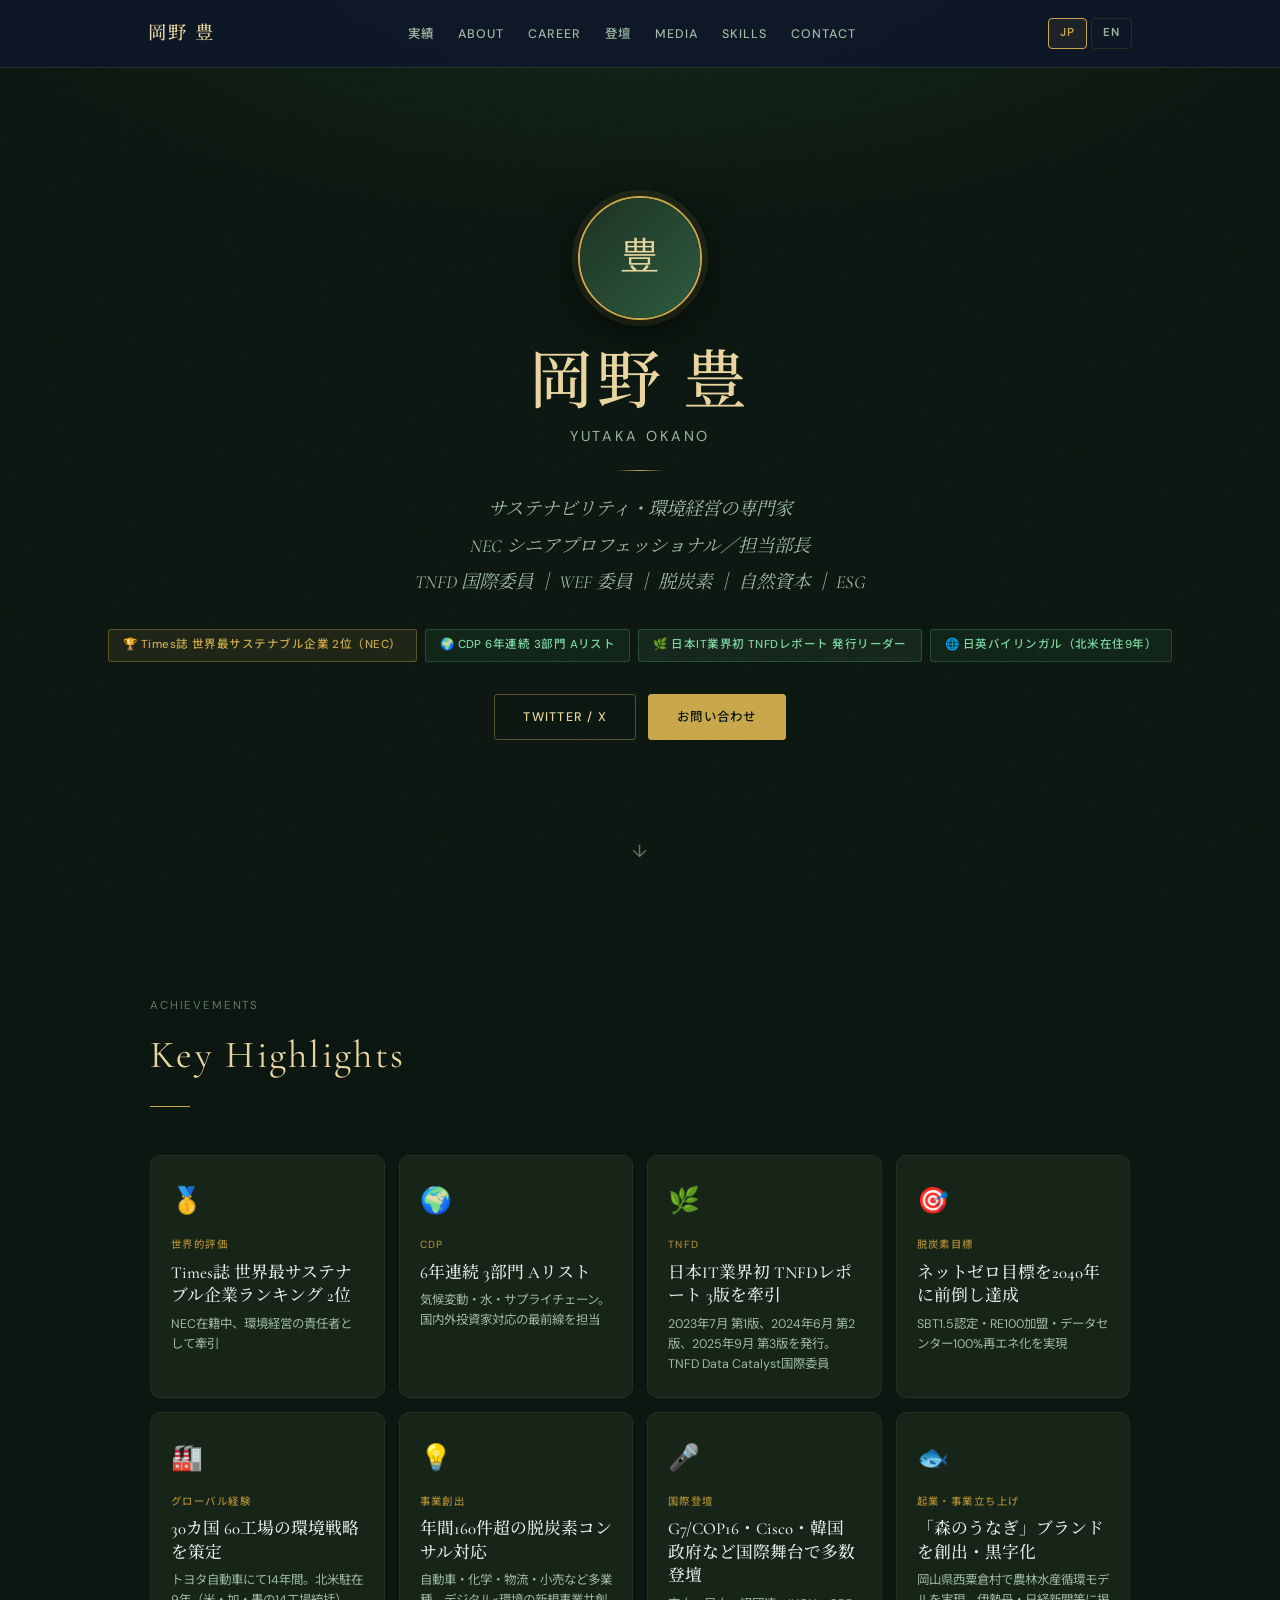
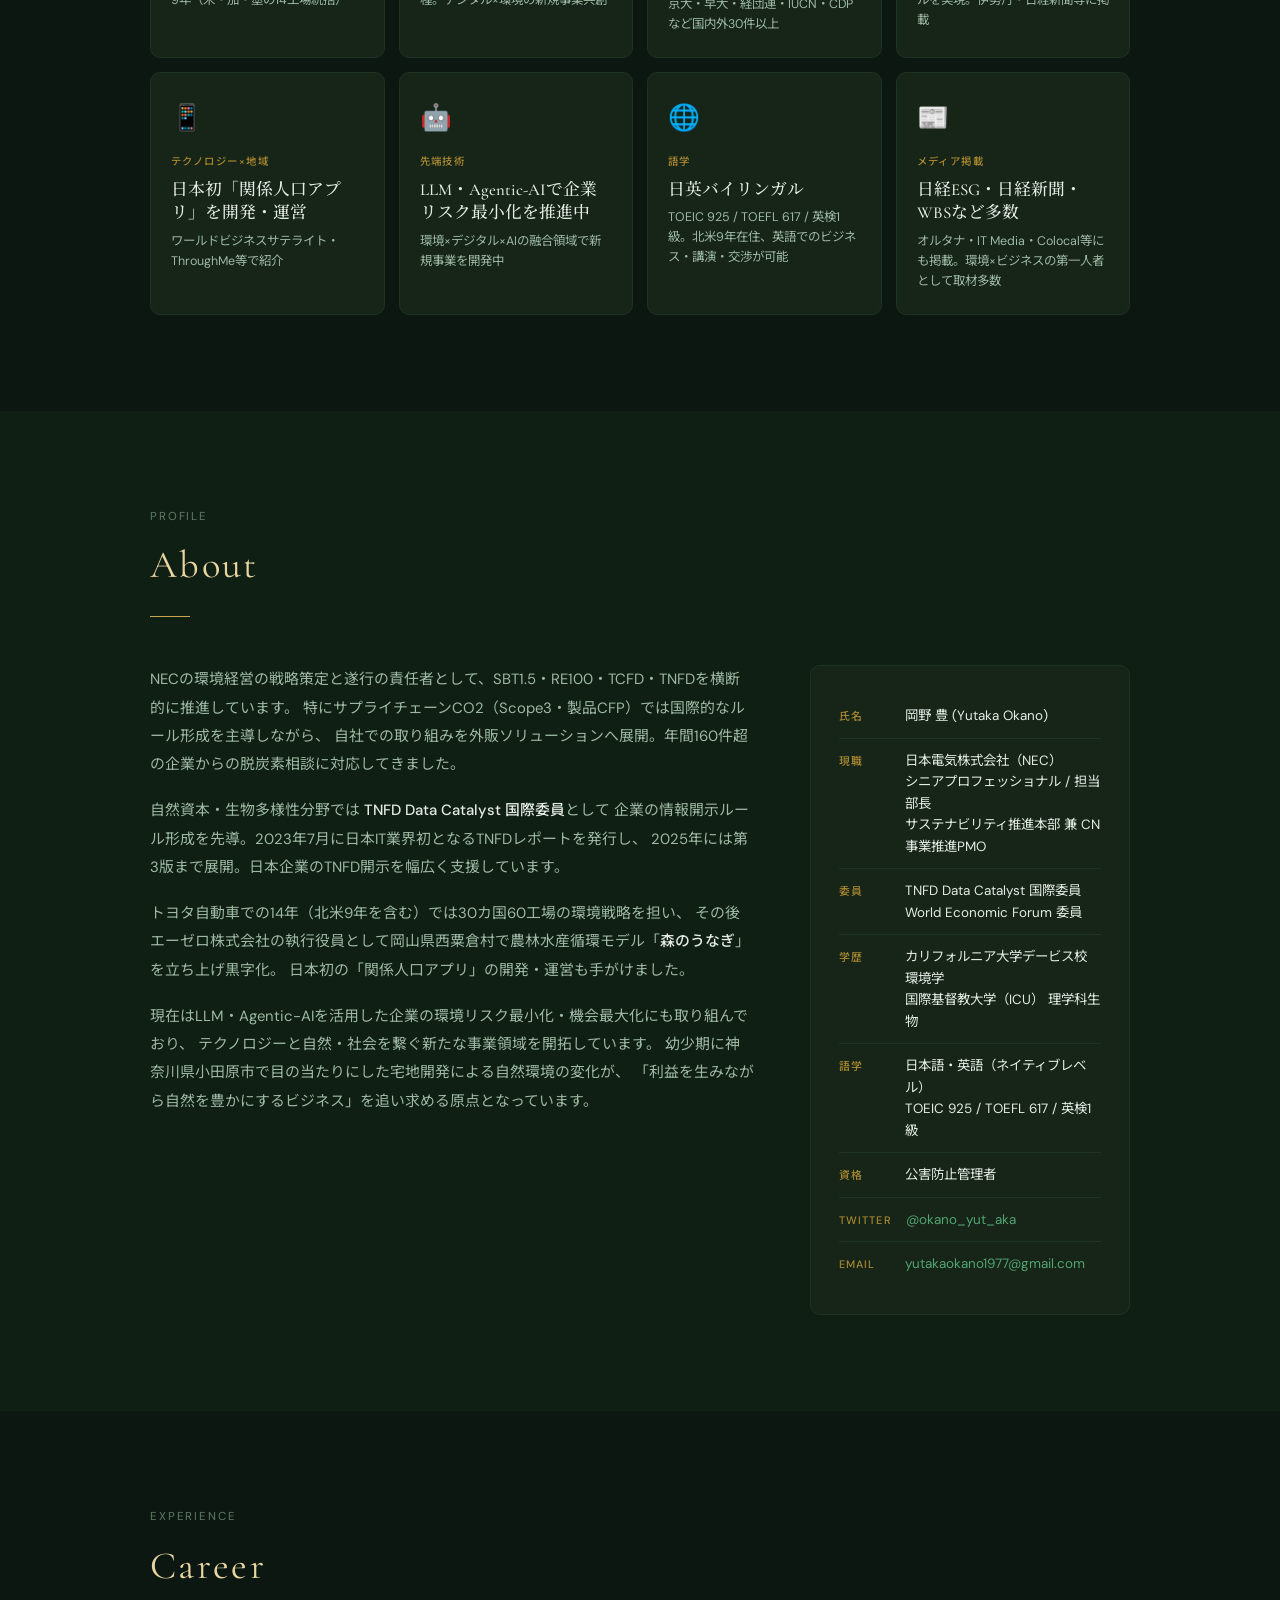
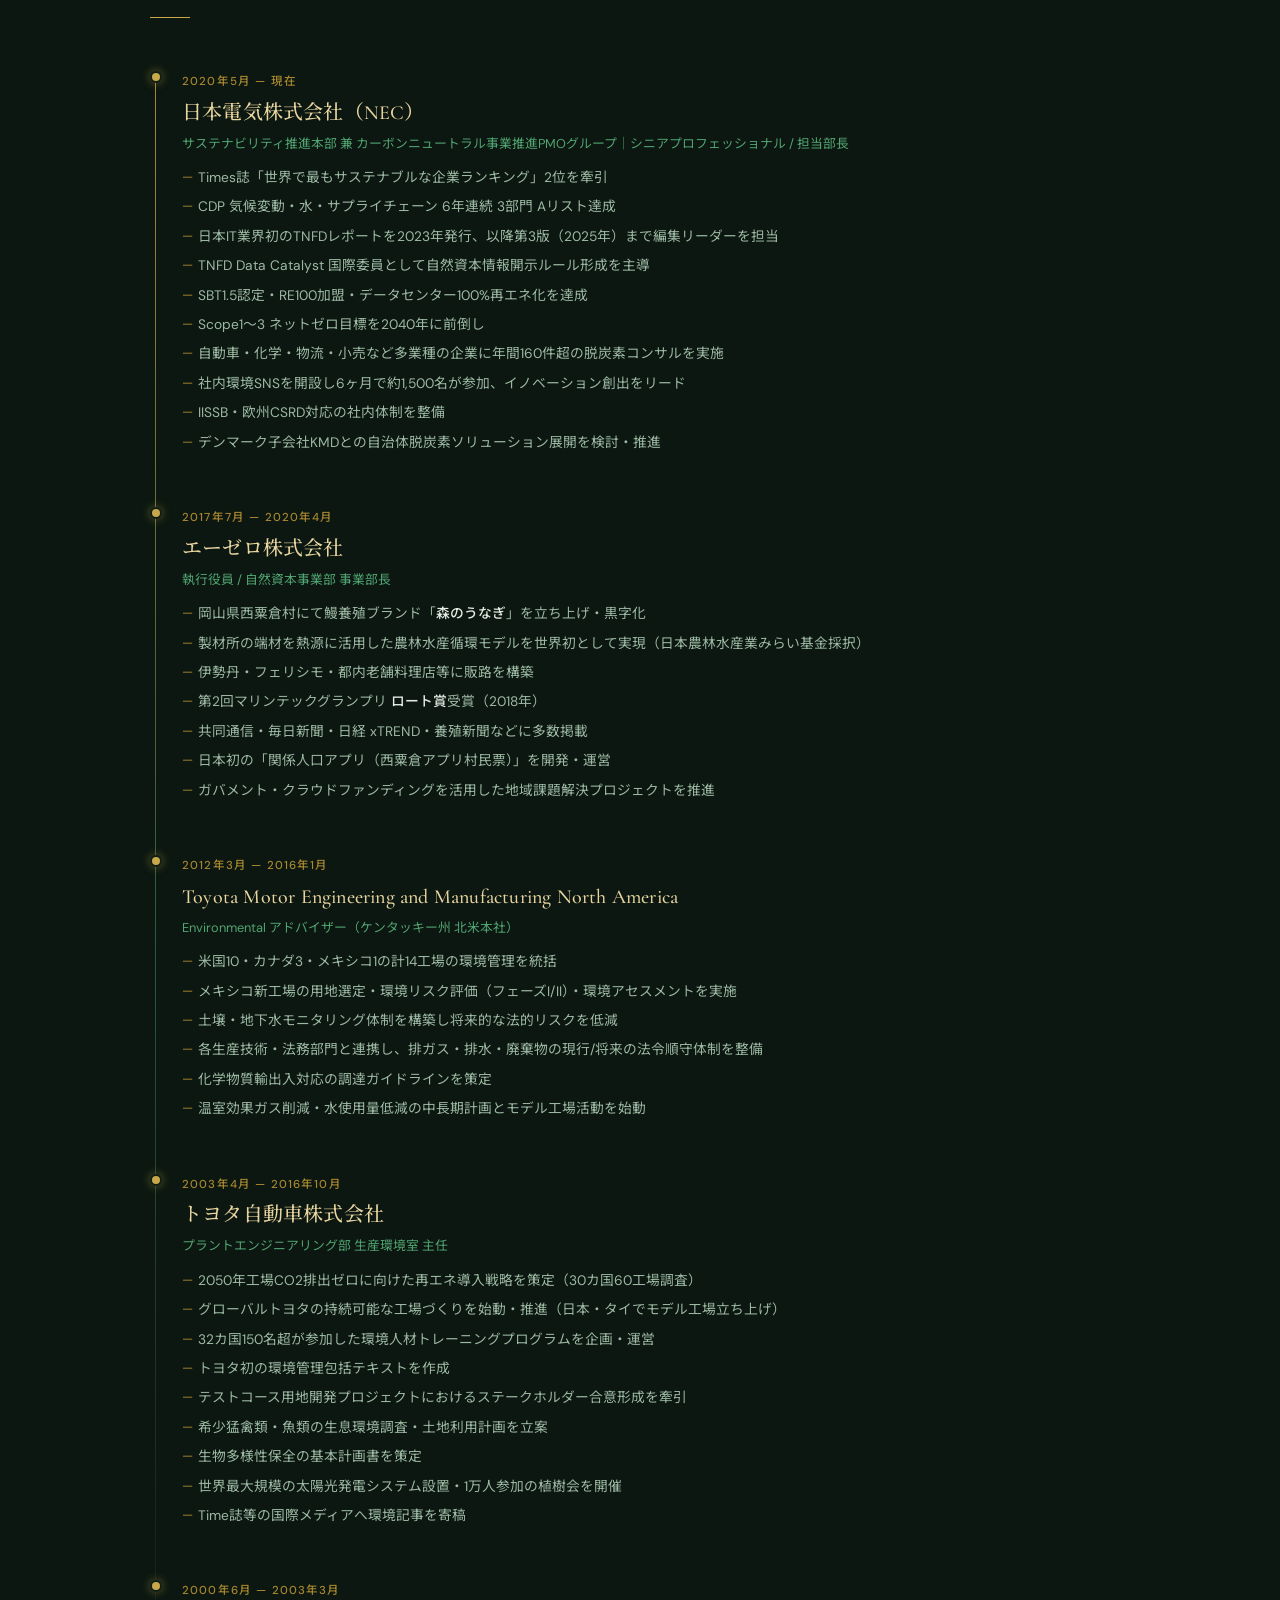
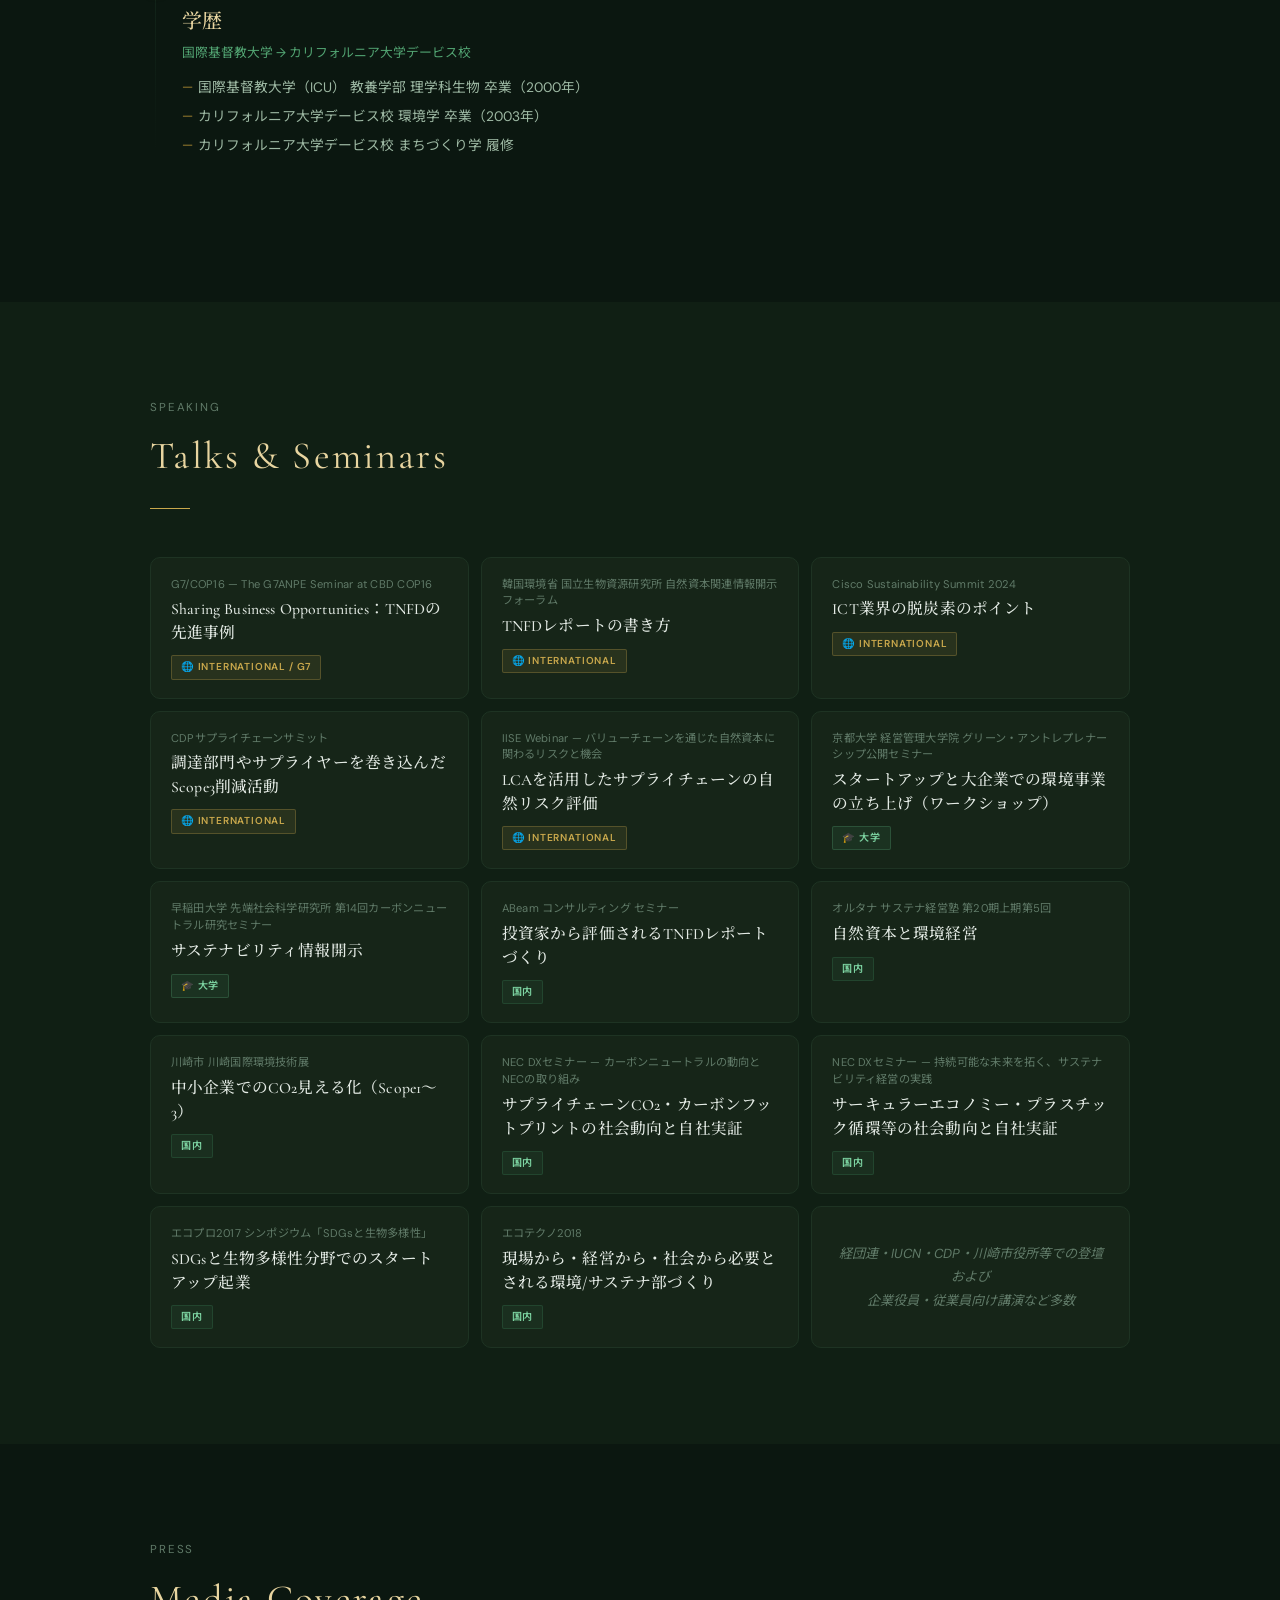
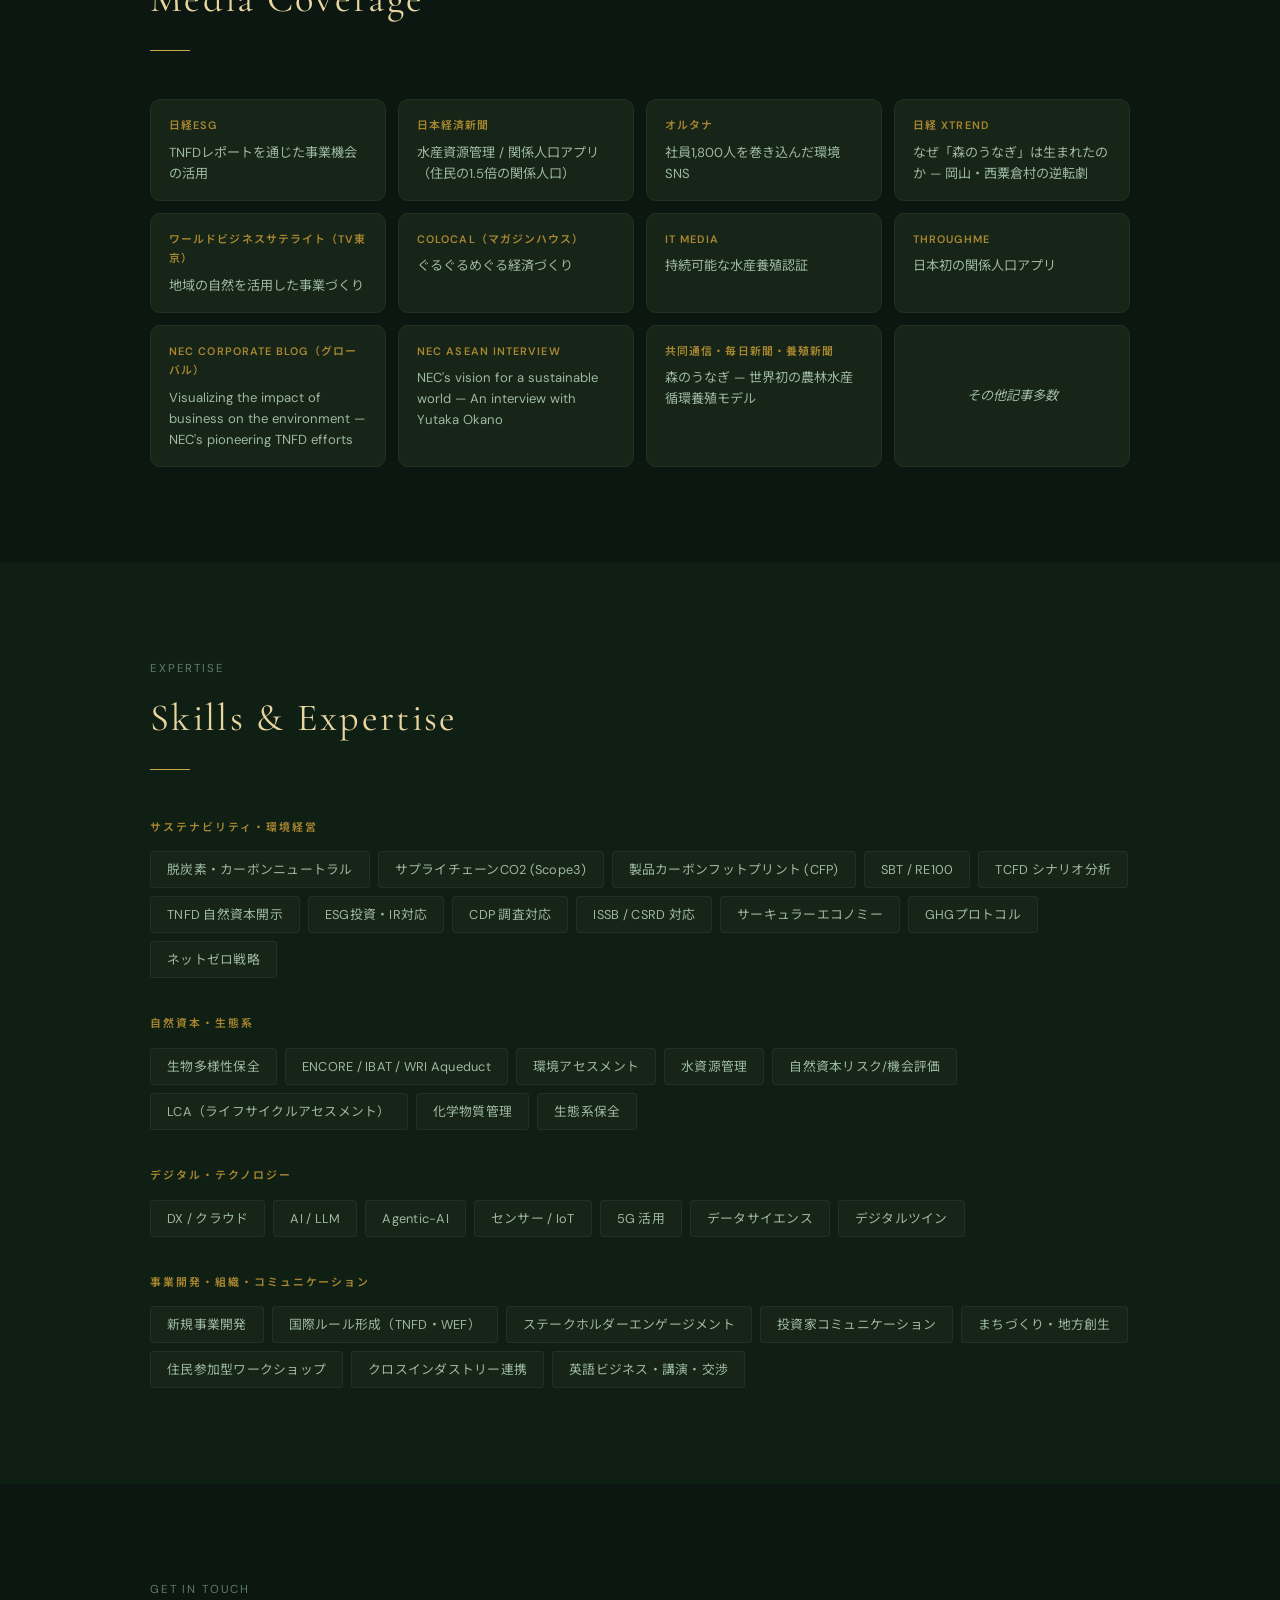
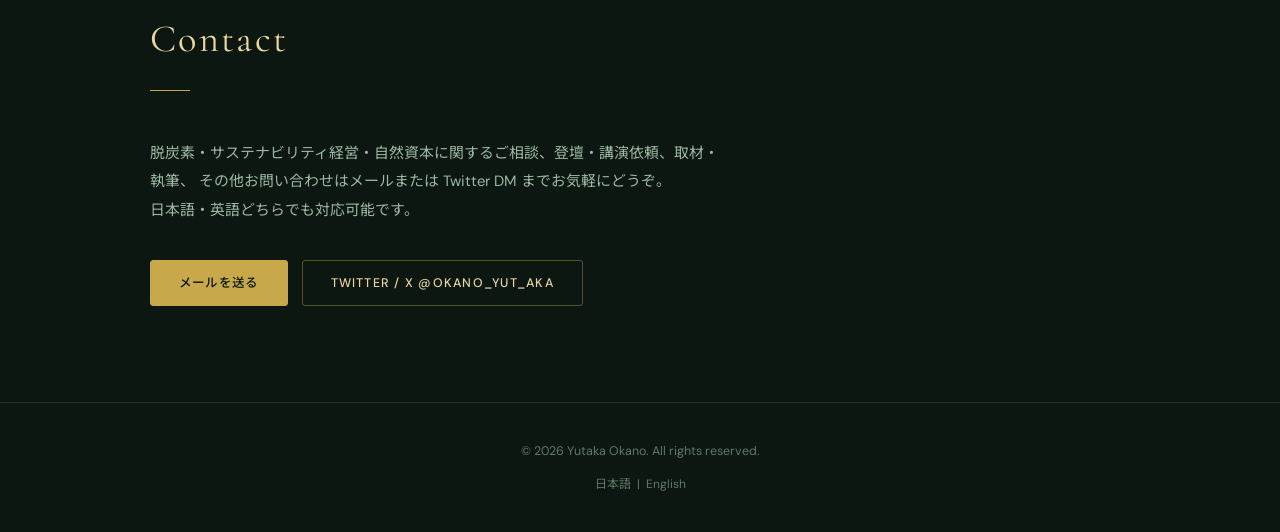
==== index.html @ 6ca5ccda "first commit" ====
<!DOCTYPE html>
<html lang="ja">
<head>
  <meta charset="UTF-8" />
  <meta name="viewport" content="width=device-width, initial-scale=1.0" />
  <title>岡野 豊 | サステナビリティ・環境経営の専門家</title>
  <meta name="description" content="岡野豊のプロフィールページ。NECでサステナビリティ・環境経営を推進するシニアプロフェッショナル。TNFD国際委員、CDP 6年連続Aリスト達成、脱炭素・自然資本の第一人者。" />
  <link rel="stylesheet" href="css/style.css" />
  <link rel="preconnect" href="https://fonts.googleapis.com" />
  <link rel="preconnect" href="https://fonts.gstatic.com" crossorigin />
  <link href="https://fonts.googleapis.com/css2?family=Cormorant+Garamond:ital,wght@0,300;0,400;0,500;0,600;1,300;1,400&family=DM+Sans:wght@300;400;500&family=Noto+Serif+JP:wght@300;400;500&family=Noto+Sans+JP:wght@300;400;500&display=swap" rel="stylesheet" />
</head>
<body>

  <nav id="navbar">
    <div class="nav-inner">
      <a href="#hero" class="nav-logo">岡野 豊</a>
      <ul class="nav-links">
        <li><a href="#highlights">実績</a></li>
        <li><a href="#about">About</a></li>
        <li><a href="#career">Career</a></li>
        <li><a href="#talks">登壇</a></li>
        <li><a href="#media">Media</a></li>
        <li><a href="#skills">Skills</a></li>
        <li><a href="#contact">Contact</a></li>
      </ul>
      <div class="lang-switch">
        <a href="index.html" class="current">JP</a>
        <a href="en/index.html">EN</a>
      </div>
    </div>
  </nav>

  <!-- ヒーロー -->
  <section id="hero">
    <div class="hero-content">
      <div class="hero-avatar">
        <img src="images/avatar.jpg" alt="岡野 豊" onerror="this.style.display='none';document.getElementById('avatar-fallback').style.display='flex'" />
        <div id="avatar-fallback" class="avatar-fallback">豊</div>
      </div>
      <h1>岡野 豊</h1>
      <p class="hero-subtitle">Yutaka Okano</p>
      <div class="hero-ornament"></div>
      <p class="hero-tagline">
        サステナビリティ・環境経営の専門家<br />
        NEC シニアプロフェッショナル／担当部長<br />
        TNFD 国際委員 ｜ WEF 委員 ｜ 脱炭素 ｜ 自然資本 ｜ ESG
      </p>
      <div class="hero-badges">
        <span class="badge gold">🏆 Times誌 世界最サステナブル企業 2位（NEC）</span>
        <span class="badge">🌍 CDP 6年連続 3部門 Aリスト</span>
        <span class="badge green">🌿 日本IT業界初 TNFDレポート 発行リーダー</span>
        <span class="badge">🌐 日英バイリンガル（北米在住9年）</span>
      </div>
      <div class="hero-links">
        <a href="https://twitter.com/okano_yut_aka" target="_blank" rel="noopener" class="btn btn-outline">Twitter / X</a>
        <a href="mailto:yutakaokano1977@gmail.com" class="btn btn-primary">お問い合わせ</a>
      </div>
    </div>
    <div class="scroll-hint">↓</div>
  </section>

  <!-- ハイライト / 訴求ポイント -->
  <section id="highlights">
    <div class="container">
      <div class="section-header">
        <p class="section-sub">Achievements</p>
        <h2 class="section-title">Key Highlights</h2>
        <div class="gold-rule"></div>
      </div>
      <div class="highlights-grid">

        <div class="highlight-card">
          <div class="highlight-icon">🥇</div>
          <div class="highlight-label">世界的評価</div>
          <div class="highlight-value">Times誌 世界最サステナブル企業ランキング 2位</div>
          <div class="highlight-note">NEC在籍中、環境経営の責任者として牽引</div>
        </div>

        <div class="highlight-card">
          <div class="highlight-icon">🌍</div>
          <div class="highlight-label">CDP</div>
          <div class="highlight-value">6年連続 3部門 Aリスト</div>
          <div class="highlight-note">気候変動・水・サプライチェーン。国内外投資家対応の最前線を担当</div>
        </div>

        <div class="highlight-card">
          <div class="highlight-icon">🌿</div>
          <div class="highlight-label">TNFD</div>
          <div class="highlight-value">日本IT業界初 TNFDレポート 3版を牽引</div>
          <div class="highlight-note">2023年7月 第1版、2024年6月 第2版、2025年9月 第3版を発行。TNFD Data Catalyst国際委員</div>
        </div>

        <div class="highlight-card">
          <div class="highlight-icon">🎯</div>
          <div class="highlight-label">脱炭素目標</div>
          <div class="highlight-value">ネットゼロ目標を2040年に前倒し達成</div>
          <div class="highlight-note">SBT1.5認定・RE100加盟・データセンター100%再エネ化を実現</div>
        </div>

        <div class="highlight-card">
          <div class="highlight-icon">🏭</div>
          <div class="highlight-label">グローバル経験</div>
          <div class="highlight-value">30カ国 60工場の環境戦略を策定</div>
          <div class="highlight-note">トヨタ自動車にて14年間。北米駐在9年（米・加・墨の14工場統括）</div>
        </div>

        <div class="highlight-card">
          <div class="highlight-icon">💡</div>
          <div class="highlight-label">事業創出</div>
          <div class="highlight-value">年間160件超の脱炭素コンサル対応</div>
          <div class="highlight-note">自動車・化学・物流・小売など多業種。デジタル×環境の新規事業共創</div>
        </div>

        <div class="highlight-card">
          <div class="highlight-icon">🎤</div>
          <div class="highlight-label">国際登壇</div>
          <div class="highlight-value">G7/COP16・Cisco・韓国政府など国際舞台で多数登壇</div>
          <div class="highlight-note">京大・早大・経団連・IUCN・CDPなど国内外30件以上</div>
        </div>

        <div class="highlight-card">
          <div class="highlight-icon">🐟</div>
          <div class="highlight-label">起業・事業立ち上げ</div>
          <div class="highlight-value">「森のうなぎ」ブランドを創出・黒字化</div>
          <div class="highlight-note">岡山県西粟倉村で農林水産循環モデルを実現。伊勢丹・日経新聞等に掲載</div>
        </div>

        <div class="highlight-card">
          <div class="highlight-icon">📱</div>
          <div class="highlight-label">テクノロジー×地域</div>
          <div class="highlight-value">日本初「関係人口アプリ」を開発・運営</div>
          <div class="highlight-note">ワールドビジネスサテライト・ThroughMe等で紹介</div>
        </div>

        <div class="highlight-card">
          <div class="highlight-icon">🤖</div>
          <div class="highlight-label">先端技術</div>
          <div class="highlight-value">LLM・Agentic-AIで企業リスク最小化を推進中</div>
          <div class="highlight-note">環境×デジタル×AIの融合領域で新規事業を開発中</div>
        </div>

        <div class="highlight-card">
          <div class="highlight-icon">🌐</div>
          <div class="highlight-label">語学</div>
          <div class="highlight-value">日英バイリンガル</div>
          <div class="highlight-note">TOEIC 925 / TOEFL 617 / 英検1級。北米9年在住、英語でのビジネス・講演・交渉が可能</div>
        </div>

        <div class="highlight-card">
          <div class="highlight-icon">📰</div>
          <div class="highlight-label">メディア掲載</div>
          <div class="highlight-value">日経ESG・日経新聞・WBSなど多数</div>
          <div class="highlight-note">オルタナ・IT Media・Colocal等にも掲載。環境×ビジネスの第一人者として取材多数</div>
        </div>

      </div>
    </div>
  </section>

  <!-- About -->
  <section id="about">
    <div class="container">
      <div class="section-header">
        <p class="section-sub">Profile</p>
        <h2 class="section-title">About</h2>
        <div class="gold-rule"></div>
      </div>
      <div class="about-grid">
        <div class="about-text">
          <p>
            NECの環境経営の戦略策定と遂行の責任者として、SBT1.5・RE100・TCFD・TNFDを横断的に推進しています。
            特にサプライチェーンCO2（Scope3・製品CFP）では国際的なルール形成を主導しながら、
            自社での取り組みを外販ソリューションへ展開。年間160件超の企業からの脱炭素相談に対応してきました。
          </p>
          <p>
            自然資本・生物多様性分野では <strong>TNFD Data Catalyst 国際委員</strong>として
            企業の情報開示ルール形成を先導。2023年7月に日本IT業界初となるTNFDレポートを発行し、
            2025年には第3版まで展開。日本企業のTNFD開示を幅広く支援しています。
          </p>
          <p>
            トヨタ自動車での14年（北米9年を含む）では30カ国60工場の環境戦略を担い、
            その後エーゼロ株式会社の執行役員として岡山県西粟倉村で農林水産循環モデル「<strong>森のうなぎ</strong>」を立ち上げ黒字化。
            日本初の「関係人口アプリ」の開発・運営も手がけました。
          </p>
          <p>
            現在はLLM・Agentic-AIを活用した企業の環境リスク最小化・機会最大化にも取り組んでおり、
            テクノロジーと自然・社会を繋ぐ新たな事業領域を開拓しています。
            幼少期に神奈川県小田原市で目の当たりにした宅地開発による自然環境の変化が、
            「利益を生みながら自然を豊かにするビジネス」を追い求める原点となっています。
          </p>
        </div>
        <div class="about-meta">
          <ul>
            <li><span class="meta-label">氏名</span><span>岡野 豊 (Yutaka Okano)</span></li>
            <li><span class="meta-label">現職</span><span>日本電気株式会社（NEC）<br/>シニアプロフェッショナル / 担当部長<br/>サステナビリティ推進本部 兼 CN事業推進PMO</span></li>
            <li><span class="meta-label">委員</span><span>TNFD Data Catalyst 国際委員<br/>World Economic Forum 委員</span></li>
            <li><span class="meta-label">学歴</span><span>カリフォルニア大学デービス校 環境学<br/>国際基督教大学（ICU） 理学科生物</span></li>
            <li><span class="meta-label">語学</span><span>日本語・英語（ネイティブレベル）<br/>TOEIC 925 / TOEFL 617 / 英検1級</span></li>
            <li><span class="meta-label">資格</span><span>公害防止管理者</span></li>
            <li><span class="meta-label">Twitter</span><span><a href="https://twitter.com/okano_yut_aka" target="_blank">@okano_yut_aka</a></span></li>
            <li><span class="meta-label">Email</span><span><a href="mailto:yutakaokano1977@gmail.com">yutakaokano1977@gmail.com</a></span></li>
          </ul>
        </div>
      </div>
    </div>
  </section>

  <!-- Career -->
  <section id="career">
    <div class="container">
      <div class="section-header">
        <p class="section-sub">Experience</p>
        <h2 class="section-title">Career</h2>
        <div class="gold-rule"></div>
      </div>
      <div class="timeline">

        <div class="timeline-item">
          <div class="timeline-dot"></div>
          <div class="timeline-body">
            <span class="timeline-date">2020年5月 — 現在</span>
            <h3 class="timeline-title">日本電気株式会社（NEC）</h3>
            <p class="timeline-role">サステナビリティ推進本部 兼 カーボンニュートラル事業推進PMOグループ｜シニアプロフェッショナル / 担当部長</p>
            <ul class="timeline-bullets">
              <li>Times誌「世界で最もサステナブルな企業ランキング」2位を牽引</li>
              <li>CDP 気候変動・水・サプライチェーン 6年連続 3部門 Aリスト達成</li>
              <li>日本IT業界初のTNFDレポートを2023年発行、以降第3版（2025年）まで編集リーダーを担当</li>
              <li>TNFD Data Catalyst 国際委員として自然資本情報開示ルール形成を主導</li>
              <li>SBT1.5認定・RE100加盟・データセンター100%再エネ化を達成</li>
              <li>Scope1〜3 ネットゼロ目標を2040年に前倒し</li>
              <li>自動車・化学・物流・小売など多業種の企業に年間160件超の脱炭素コンサルを実施</li>
              <li>社内環境SNSを開設し6ヶ月で約1,500名が参加、イノベーション創出をリード</li>
              <li>IISSB・欧州CSRD対応の社内体制を整備</li>
              <li>デンマーク子会社KMDとの自治体脱炭素ソリューション展開を検討・推進</li>
            </ul>
          </div>
        </div>

        <div class="timeline-item">
          <div class="timeline-dot"></div>
          <div class="timeline-body">
            <span class="timeline-date">2017年7月 — 2020年4月</span>
            <h3 class="timeline-title">エーゼロ株式会社</h3>
            <p class="timeline-role">執行役員 / 自然資本事業部 事業部長</p>
            <ul class="timeline-bullets">
              <li>岡山県西粟倉村にて鰻養殖ブランド「<strong>森のうなぎ</strong>」を立ち上げ・黒字化</li>
              <li>製材所の端材を熱源に活用した農林水産循環モデルを世界初として実現（日本農林水産業みらい基金採択）</li>
              <li>伊勢丹・フェリシモ・都内老舗料理店等に販路を構築</li>
              <li>第2回マリンテックグランプリ <strong>ロート賞</strong>受賞（2018年）</li>
              <li>共同通信・毎日新聞・日経 xTREND・養殖新聞などに多数掲載</li>
              <li>日本初の「関係人口アプリ（西粟倉アプリ村民票）」を開発・運営</li>
              <li>ガバメント・クラウドファンディングを活用した地域課題解決プロジェクトを推進</li>
            </ul>
          </div>
        </div>

        <div class="timeline-item">
          <div class="timeline-dot"></div>
          <div class="timeline-body">
            <span class="timeline-date">2012年3月 — 2016年1月</span>
            <h3 class="timeline-title">Toyota Motor Engineering and Manufacturing North America</h3>
            <p class="timeline-role">Environmental アドバイザー（ケンタッキー州 北米本社）</p>
            <ul class="timeline-bullets">
              <li>米国10・カナダ3・メキシコ1の計14工場の環境管理を統括</li>
              <li>メキシコ新工場の用地選定・環境リスク評価（フェーズI/II）・環境アセスメントを実施</li>
              <li>土壌・地下水モニタリング体制を構築し将来的な法的リスクを低減</li>
              <li>各生産技術・法務部門と連携し、排ガス・排水・廃棄物の現行/将来の法令順守体制を整備</li>
              <li>化学物質輸出入対応の調達ガイドラインを策定</li>
              <li>温室効果ガス削減・水使用量低減の中長期計画とモデル工場活動を始動</li>
            </ul>
          </div>
        </div>

        <div class="timeline-item">
          <div class="timeline-dot"></div>
          <div class="timeline-body">
            <span class="timeline-date">2003年4月 — 2016年10月</span>
            <h3 class="timeline-title">トヨタ自動車株式会社</h3>
            <p class="timeline-role">プラントエンジニアリング部 生産環境室 主任</p>
            <ul class="timeline-bullets">
              <li>2050年工場CO2排出ゼロに向けた再エネ導入戦略を策定（30カ国60工場調査）</li>
              <li>グローバルトヨタの持続可能な工場づくりを始動・推進（日本・タイでモデル工場立ち上げ）</li>
              <li>32カ国150名超が参加した環境人材トレーニングプログラムを企画・運営</li>
              <li>トヨタ初の環境管理包括テキストを作成</li>
              <li>テストコース用地開発プロジェクトにおけるステークホルダー合意形成を牽引</li>
              <li>希少猛禽類・魚類の生息環境調査・土地利用計画を立案</li>
              <li>生物多様性保全の基本計画書を策定</li>
              <li>世界最大規模の太陽光発電システム設置・1万人参加の植樹会を開催</li>
              <li>Time誌等の国際メディアへ環境記事を寄稿</li>
            </ul>
          </div>
        </div>

        <div class="timeline-item">
          <div class="timeline-dot"></div>
          <div class="timeline-body">
            <span class="timeline-date">2000年6月 — 2003年3月</span>
            <h3 class="timeline-title">学歴</h3>
            <p class="timeline-role">国際基督教大学 → カリフォルニア大学デービス校</p>
            <ul class="timeline-bullets">
              <li>国際基督教大学（ICU） 教養学部 理学科生物 卒業（2000年）</li>
              <li>カリフォルニア大学デービス校 環境学 卒業（2003年）</li>
              <li>カリフォルニア大学デービス校 まちづくり学 履修</li>
            </ul>
          </div>
        </div>

      </div>
    </div>
  </section>

  <!-- Talks -->
  <section id="talks">
    <div class="container">
      <div class="section-header">
        <p class="section-sub">Speaking</p>
        <h2 class="section-title">Talks &amp; Seminars</h2>
        <div class="gold-rule"></div>
      </div>
      <div class="talks-grid">

        <div class="talk-card">
          <span class="talk-event">G7/COP16 — The G7ANPE Seminar at CBD COP16</span>
          <h3 class="talk-title">Sharing Business Opportunities：TNFDの先進事例</h3>
          <span class="talk-tag international">🌐 International / G7</span>
        </div>

        <div class="talk-card">
          <span class="talk-event">韓国環境省 国立生物資源研究所 自然資本関連情報開示フォーラム</span>
          <h3 class="talk-title">TNFDレポートの書き方</h3>
          <span class="talk-tag international">🌐 International</span>
        </div>

        <div class="talk-card">
          <span class="talk-event">Cisco Sustainability Summit 2024</span>
          <h3 class="talk-title">ICT業界の脱炭素のポイント</h3>
          <span class="talk-tag international">🌐 International</span>
        </div>

        <div class="talk-card">
          <span class="talk-event">CDPサプライチェーンサミット</span>
          <h3 class="talk-title">調達部門やサプライヤーを巻き込んだScope3削減活動</h3>
          <span class="talk-tag international">🌐 International</span>
        </div>

        <div class="talk-card">
          <span class="talk-event">IISE Webinar — バリューチェーンを通じた自然資本に関わるリスクと機会</span>
          <h3 class="talk-title">LCAを活用したサプライチェーンの自然リスク評価</h3>
          <span class="talk-tag international">🌐 International</span>
        </div>

        <div class="talk-card">
          <span class="talk-event">京都大学 経営管理大学院 グリーン・アントレプレナーシップ公開セミナー</span>
          <h3 class="talk-title">スタートアップと大企業での環境事業の立ち上げ（ワークショップ）</h3>
          <span class="talk-tag university">🎓 大学</span>
        </div>

        <div class="talk-card">
          <span class="talk-event">早稲田大学 先端社会科学研究所 第14回カーボンニュートラル研究セミナー</span>
          <h3 class="talk-title">サステナビリティ情報開示</h3>
          <span class="talk-tag university">🎓 大学</span>
        </div>

        <div class="talk-card">
          <span class="talk-event">ABeam コンサルティング セミナー</span>
          <h3 class="talk-title">投資家から評価されるTNFDレポートづくり</h3>
          <span class="talk-tag domestic">国内</span>
        </div>

        <div class="talk-card">
          <span class="talk-event">オルタナ サステナ経営塾 第20期上期第5回</span>
          <h3 class="talk-title">自然資本と環境経営</h3>
          <span class="talk-tag domestic">国内</span>
        </div>

        <div class="talk-card">
          <span class="talk-event">川崎市 川崎国際環境技術展</span>
          <h3 class="talk-title">中小企業でのCO2見える化（Scope1〜3）</h3>
          <span class="talk-tag domestic">国内</span>
        </div>

        <div class="talk-card">
          <span class="talk-event">NEC DXセミナー — カーボンニュートラルの動向とNECの取り組み</span>
          <h3 class="talk-title">サプライチェーンCO2・カーボンフットプリントの社会動向と自社実証</h3>
          <span class="talk-tag domestic">国内</span>
        </div>

        <div class="talk-card">
          <span class="talk-event">NEC DXセミナー — 持続可能な未来を拓く、サステナビリティ経営の実践</span>
          <h3 class="talk-title">サーキュラーエコノミー・プラスチック循環等の社会動向と自社実証</h3>
          <span class="talk-tag domestic">国内</span>
        </div>

        <div class="talk-card">
          <span class="talk-event">エコプロ2017 シンポジウム「SDGsと生物多様性」</span>
          <h3 class="talk-title">SDGsと生物多様性分野でのスタートアップ起業</h3>
          <span class="talk-tag domestic">国内</span>
        </div>

        <div class="talk-card">
          <span class="talk-event">エコテクノ2018</span>
          <h3 class="talk-title">現場から・経営から・社会から必要とされる環境/サステナ部づくり</h3>
          <span class="talk-tag domestic">国内</span>
        </div>

        <div class="talk-card talk-card--more">
          <p>経団連・IUCN・CDP・川崎市役所等での登壇および<br/>企業役員・従業員向け講演など多数</p>
        </div>

      </div>
    </div>
  </section>

  <!-- Media -->
  <section id="media">
    <div class="container">
      <div class="section-header">
        <p class="section-sub">Press</p>
        <h2 class="section-title">Media Coverage</h2>
        <div class="gold-rule"></div>
      </div>
      <div class="media-grid">
        <div class="media-card">
          <span class="media-outlet">日経ESG</span>
          <p>TNFDレポートを通じた事業機会の活用</p>
        </div>
        <div class="media-card">
          <span class="media-outlet">日本経済新聞</span>
          <p>水産資源管理 / 関係人口アプリ（住民の1.5倍の関係人口）</p>
        </div>
        <div class="media-card">
          <span class="media-outlet">オルタナ</span>
          <p>社員1,800人を巻き込んだ環境SNS</p>
        </div>
        <div class="media-card">
          <span class="media-outlet">日経 xTREND</span>
          <p>なぜ「森のうなぎ」は生まれたのか — 岡山・西粟倉村の逆転劇</p>
        </div>
        <div class="media-card">
          <span class="media-outlet">ワールドビジネスサテライト（TV東京）</span>
          <p>地域の自然を活用した事業づくり</p>
        </div>
        <div class="media-card">
          <span class="media-outlet">Colocal（マガジンハウス）</span>
          <p>ぐるぐるめぐる経済づくり</p>
        </div>
        <div class="media-card">
          <span class="media-outlet">IT Media</span>
          <p>持続可能な水産養殖認証</p>
        </div>
        <div class="media-card">
          <span class="media-outlet">ThroughMe</span>
          <p>日本初の関係人口アプリ</p>
        </div>
        <div class="media-card">
          <span class="media-outlet">NEC Corporate Blog（グローバル）</span>
          <p>Visualizing the impact of business on the environment — NEC's pioneering TNFD efforts</p>
        </div>
        <div class="media-card">
          <span class="media-outlet">NEC ASEAN Interview</span>
          <p>NEC's vision for a sustainable world — An interview with Yutaka Okano</p>
        </div>
        <div class="media-card">
          <span class="media-outlet">共同通信・毎日新聞・養殖新聞</span>
          <p>森のうなぎ — 世界初の農林水産循環養殖モデル</p>
        </div>
        <div class="media-card media-card--more">
          <p>その他記事多数</p>
        </div>
      </div>
    </div>
  </section>

  <!-- Skills -->
  <section id="skills">
    <div class="container">
      <div class="section-header">
        <p class="section-sub">Expertise</p>
        <h2 class="section-title">Skills &amp; Expertise</h2>
        <div class="gold-rule"></div>
      </div>
      <div class="skills-categories">
        <div class="skill-category">
          <h3>サステナビリティ・環境経営</h3>
          <div class="skills-grid">
            <span class="skill-tag">脱炭素・カーボンニュートラル</span>
            <span class="skill-tag">サプライチェーンCO2 (Scope3)</span>
            <span class="skill-tag">製品カーボンフットプリント (CFP)</span>
            <span class="skill-tag">SBT / RE100</span>
            <span class="skill-tag">TCFD シナリオ分析</span>
            <span class="skill-tag">TNFD 自然資本開示</span>
            <span class="skill-tag">ESG投資・IR対応</span>
            <span class="skill-tag">CDP 調査対応</span>
            <span class="skill-tag">ISSB / CSRD 対応</span>
            <span class="skill-tag">サーキュラーエコノミー</span>
            <span class="skill-tag">GHGプロトコル</span>
            <span class="skill-tag">ネットゼロ戦略</span>
          </div>
        </div>
        <div class="skill-category">
          <h3>自然資本・生態系</h3>
          <div class="skills-grid">
            <span class="skill-tag">生物多様性保全</span>
            <span class="skill-tag">ENCORE / IBAT / WRI Aqueduct</span>
            <span class="skill-tag">環境アセスメント</span>
            <span class="skill-tag">水資源管理</span>
            <span class="skill-tag">自然資本リスク/機会評価</span>
            <span class="skill-tag">LCA（ライフサイクルアセスメント）</span>
            <span class="skill-tag">化学物質管理</span>
            <span class="skill-tag">生態系保全</span>
          </div>
        </div>
        <div class="skill-category">
          <h3>デジタル・テクノロジー</h3>
          <div class="skills-grid">
            <span class="skill-tag">DX / クラウド</span>
            <span class="skill-tag">AI / LLM</span>
            <span class="skill-tag">Agentic-AI</span>
            <span class="skill-tag">センサー / IoT</span>
            <span class="skill-tag">5G 活用</span>
            <span class="skill-tag">データサイエンス</span>
            <span class="skill-tag">デジタルツイン</span>
          </div>
        </div>
        <div class="skill-category">
          <h3>事業開発・組織・コミュニケーション</h3>
          <div class="skills-grid">
            <span class="skill-tag">新規事業開発</span>
            <span class="skill-tag">国際ルール形成（TNFD・WEF）</span>
            <span class="skill-tag">ステークホルダーエンゲージメント</span>
            <span class="skill-tag">投資家コミュニケーション</span>
            <span class="skill-tag">まちづくり・地方創生</span>
            <span class="skill-tag">住民参加型ワークショップ</span>
            <span class="skill-tag">クロスインダストリー連携</span>
            <span class="skill-tag">英語ビジネス・講演・交渉</span>
          </div>
        </div>
      </div>
    </div>
  </section>

  <!-- Contact -->
  <section id="contact">
    <div class="container">
      <div class="section-header">
        <p class="section-sub">Get in Touch</p>
        <h2 class="section-title">Contact</h2>
        <div class="gold-rule"></div>
      </div>
      <p class="contact-lead">
        脱炭素・サステナビリティ経営・自然資本に関するご相談、登壇・講演依頼、取材・執筆、
        その他お問い合わせはメールまたは Twitter DM までお気軽にどうぞ。<br />
        日本語・英語どちらでも対応可能です。
      </p>
      <div class="contact-links">
        <a href="mailto:yutakaokano1977@gmail.com" class="btn btn-primary">メールを送る</a>
        <a href="https://twitter.com/okano_yut_aka" target="_blank" rel="noopener" class="btn btn-outline">Twitter / X @okano_yut_aka</a>
      </div>
    </div>
  </section>

  <footer>
    <p>&copy; 2026 Yutaka Okano. All rights reserved.</p>
    <p style="margin-top:8px;font-size:0.75rem;">
      <a href="index.html">日本語</a> &nbsp;|&nbsp; <a href="en/index.html">English</a>
    </p>
  </footer>

  <script src="js/main.js"></script>
</body>
</html>
---- css/style.css ----
/* ============================================================
   PREMIUM DARK GREEN — Yutaka Okano Portfolio
   Palette: Deep Forest Green × Warm Gold × Cream
   ============================================================ */

@import url('https://fonts.googleapis.com/css2?family=Cormorant+Garamond:ital,wght@0,300;0,400;0,500;0,600;1,300;1,400&family=DM+Sans:wght@300;400;500&family=Noto+Serif+JP:wght@300;400;500&family=Noto+Sans+JP:wght@300;400;500&display=swap');

*, *::before, *::after { box-sizing: border-box; margin: 0; padding: 0; }

:root {
  /* ── Green palette ── */
  --green-1:  #0b1710;   /* darkest bg */
  --green-2:  #101f14;   /* section alt */
  --green-3:  #162518;   /* card bg */
  --green-4:  #1e3323;   /* card hover / border */
  --green-5:  #2d5c3f;   /* accent mid */
  --green-6:  #3d7a55;   /* accent bright */
  --green-7:  #52a472;   /* links / active */

  /* ── Gold ── */
  --gold:      #c9a84c;
  --gold-dim:  #a88730;
  --gold-pale: #e8d5a0;

  /* ── Text ── */
  --text:      #e4ebe5;
  --text-sub:  #9db8a3;
  --text-dim:  #607a68;

  /* ── Shorthand ── */
  --accent:    var(--green-6);
  --accent-hov:var(--green-7);
  --bg:        var(--green-1);
  --bg2:       var(--green-2);
  --bg3:       var(--green-3);
  --border:    var(--green-4);
  --radius:    10px;
  --nav-h:     68px;
}

html { scroll-behavior: smooth; }

body {
  font-family: 'DM Sans', 'Noto Sans JP', sans-serif;
  background: var(--bg);
  color: var(--text);
  line-height: 1.8;
  -webkit-font-smoothing: antialiased;
}

h1, h2, h3, h4 {
  font-family: 'Cormorant Garamond', 'Noto Serif JP', serif;
  letter-spacing: 0.01em;
}

a { color: var(--green-7); text-decoration: none; transition: color .2s; }
a:hover { color: var(--gold); }

/* ── Thin gold rule ── */
.gold-rule {
  width: 40px; height: 1px;
  background: var(--gold);
  margin: 16px 0 32px;
}

/* ============================================================
   NAV
   ============================================================ */
#navbar {
  position: fixed;
  top: 0; left: 0; right: 0;
  height: var(--nav-h);
  background: rgba(11,23,16,0.90);
  backdrop-filter: blur(16px);
  border-bottom: 1px solid rgba(201,168,76,0.18);
  z-index: 100;
  transition: background .3s;
}
#navbar.scrolled { background: rgba(11,23,16,0.98); }

.nav-inner {
  max-width: 1040px;
  margin: 0 auto;
  padding: 0 28px;
  height: 100%;
  display: flex;
  align-items: center;
  justify-content: space-between;
  gap: 16px;
}

.nav-logo {
  font-family: 'Cormorant Garamond', 'Noto Serif JP', serif;
  font-size: 1.15rem;
  font-weight: 500;
  letter-spacing: 0.12em;
  color: var(--gold-pale);
  white-space: nowrap;
}
.nav-logo:hover { color: var(--gold); }

.nav-links {
  list-style: none;
  display: flex;
  gap: 24px;
}
.nav-links a {
  color: var(--text-sub);
  font-size: 0.78rem;
  font-weight: 500;
  letter-spacing: 0.08em;
  text-transform: uppercase;
  transition: color .2s;
}
.nav-links a:hover,
.nav-links a.active { color: var(--gold); }

.lang-switch {
  display: flex;
  gap: 4px;
  flex-shrink: 0;
}
.lang-switch a {
  padding: 4px 11px;
  border-radius: 4px;
  font-size: 0.72rem;
  font-weight: 600;
  letter-spacing: 0.08em;
  border: 1px solid var(--border);
  color: var(--text-sub);
  transition: all .2s;
}
.lang-switch a:hover,
.lang-switch a.current {
  border-color: var(--gold);
  color: var(--gold);
  background: rgba(201,168,76,0.08);
}

/* ============================================================
   HERO
   ============================================================ */
#hero {
  min-height: 100vh;
  display: flex;
  flex-direction: column;
  align-items: center;
  justify-content: center;
  text-align: center;
  padding: calc(var(--nav-h) + 56px) 28px 88px;
  position: relative;
  background:
    radial-gradient(ellipse 80% 50% at 50% -10%, rgba(45,92,63,0.28) 0%, transparent 70%),
    var(--bg);
  overflow: hidden;
}

/* subtle grain texture */
#hero::before {
  content: '';
  position: absolute;
  inset: 0;
  background-image: url("data:image/svg+xml,%3Csvg viewBox='0 0 256 256' xmlns='http://www.w3.org/2000/svg'%3E%3Cfilter id='noise'%3E%3CfeTurbulence type='fractalNoise' baseFrequency='0.9' numOctaves='4' stitchTiles='stitch'/%3E%3C/filter%3E%3Crect width='100%25' height='100%25' filter='url(%23noise)' opacity='0.04'/%3E%3C/svg%3E");
  pointer-events: none;
  opacity: 0.35;
}

.hero-content { position: relative; z-index: 1; }

.hero-avatar {
  width: 124px;
  height: 124px;
  border-radius: 50%;
  overflow: hidden;
  margin: 0 auto 28px;
  border: 2px solid var(--gold);
  box-shadow: 0 0 0 6px rgba(201,168,76,0.1), 0 12px 40px rgba(0,0,0,0.6);
}
.hero-avatar img { width: 100%; height: 100%; object-fit: cover; }

.avatar-fallback {
  display: none;
  width: 100%;
  height: 100%;
  background: linear-gradient(135deg, var(--green-4), var(--green-5));
  color: var(--gold-pale);
  font-family: 'Cormorant Garamond', serif;
  font-size: 2.4rem;
  font-weight: 500;
  align-items: center;
  justify-content: center;
}

#hero h1 {
  font-size: clamp(2.4rem, 5.5vw, 4rem);
  font-weight: 500;
  letter-spacing: 0.06em;
  color: var(--gold-pale);
  margin-bottom: 6px;
  line-height: 1.1;
}

.hero-subtitle {
  font-family: 'DM Sans', sans-serif;
  font-size: 0.9rem;
  color: var(--text-sub);
  letter-spacing: 0.2em;
  text-transform: uppercase;
  margin-bottom: 20px;
}

/* gold ornament line */
.hero-ornament {
  width: 48px;
  height: 1px;
  background: linear-gradient(90deg, transparent, var(--gold), transparent);
  margin: 0 auto 20px;
}

.hero-tagline {
  font-family: 'Cormorant Garamond', 'Noto Serif JP', serif;
  font-size: clamp(0.95rem, 1.8vw, 1.15rem);
  font-weight: 400;
  font-style: italic;
  color: var(--text-sub);
  max-width: 560px;
  margin: 0 auto 28px;
  line-height: 2;
}

.hero-badges {
  display: flex;
  flex-wrap: wrap;
  gap: 8px;
  justify-content: center;
  margin-bottom: 32px;
}
.badge {
  padding: 5px 14px;
  border-radius: 3px;
  font-size: 0.72rem;
  font-weight: 500;
  letter-spacing: 0.04em;
  border: 1px solid;
}
.badge         { background: rgba(45,92,63,0.2);  border-color: rgba(82,164,114,0.3); color: #7dd4a2; }
.badge.gold    { background: rgba(201,168,76,0.1); border-color: rgba(201,168,76,0.35); color: var(--gold); }
.badge.green   { background: rgba(30,51,35,0.6);   border-color: rgba(61,122,85,0.5); color: #7dd4a2; }

.hero-links { display: flex; gap: 12px; justify-content: center; flex-wrap: wrap; }

.scroll-hint {
  position: absolute;
  bottom: 32px;
  font-size: 1.1rem;
  color: var(--text-dim);
  animation: bounce 2.4s ease-in-out infinite;
  letter-spacing: 0.1em;
}
@keyframes bounce { 0%,100%{transform:translateY(0)} 50%{transform:translateY(9px)} }

/* ============================================================
   BUTTONS
   ============================================================ */
.btn {
  display: inline-block;
  padding: 11px 28px;
  border-radius: 3px;
  font-size: 0.78rem;
  font-weight: 500;
  letter-spacing: 0.1em;
  text-transform: uppercase;
  transition: all .25s;
  cursor: pointer;
}
.btn:hover { text-decoration: none; transform: translateY(-1px); }

.btn-primary {
  background: var(--gold);
  color: #0b1710;
  border: 1px solid var(--gold);
}
.btn-primary:hover { background: var(--gold-pale); border-color: var(--gold-pale); color: #0b1710; }

.btn-outline {
  border: 1px solid rgba(201,168,76,0.4);
  color: var(--gold-pale);
  background: transparent;
}
.btn-outline:hover { border-color: var(--gold); color: var(--gold); background: rgba(201,168,76,0.06); }

/* ============================================================
   SECTION COMMON
   ============================================================ */
section { padding: 96px 28px; }
section:nth-child(even) { background: var(--bg2); }

.container { max-width: 980px; margin: 0 auto; }

.section-title {
  font-family: 'Cormorant Garamond', 'Noto Serif JP', serif;
  font-size: clamp(1.6rem, 3vw, 2.4rem);
  font-weight: 400;
  letter-spacing: 0.06em;
  color: var(--gold-pale);
  margin-bottom: 6px;
}

.section-sub {
  font-size: 0.72rem;
  text-transform: uppercase;
  letter-spacing: 0.16em;
  color: var(--text-dim);
  margin-bottom: 4px;
}

.section-header { margin-bottom: 48px; }

/* ============================================================
   HIGHLIGHTS
   ============================================================ */
.highlights-grid {
  display: grid;
  grid-template-columns: repeat(auto-fill, minmax(220px, 1fr));
  gap: 14px;
}

.highlight-card {
  background: var(--bg3);
  border: 1px solid var(--border);
  border-radius: var(--radius);
  padding: 22px 20px;
  transition: border-color .25s, transform .25s, box-shadow .25s;
  position: relative;
  overflow: hidden;
}
.highlight-card::before {
  content: '';
  position: absolute;
  top: 0; left: 0; right: 0;
  height: 2px;
  background: linear-gradient(90deg, transparent, var(--gold-dim), transparent);
  opacity: 0;
  transition: opacity .3s;
}
.highlight-card:hover {
  border-color: rgba(201,168,76,0.35);
  transform: translateY(-3px);
  box-shadow: 0 12px 32px rgba(0,0,0,0.4);
}
.highlight-card:hover::before { opacity: 1; }

.highlight-icon { font-size: 1.6rem; margin-bottom: 12px; }
.highlight-label {
  font-size: 0.65rem;
  color: var(--gold-dim);
  text-transform: uppercase;
  letter-spacing: 0.14em;
  margin-bottom: 6px;
  font-weight: 500;
}
.highlight-value {
  font-family: 'Cormorant Garamond', 'Noto Serif JP', serif;
  font-size: 1.05rem;
  font-weight: 500;
  line-height: 1.4;
  color: var(--text);
}
.highlight-note {
  font-size: 0.78rem;
  color: var(--text-sub);
  margin-top: 7px;
  line-height: 1.6;
}

/* ============================================================
   ABOUT
   ============================================================ */
.about-grid {
  display: grid;
  grid-template-columns: 1fr 320px;
  gap: 56px;
  align-items: start;
}

.about-text p {
  margin-bottom: 18px;
  color: var(--text-sub);
  font-size: 0.93rem;
  line-height: 1.9;
}
.about-text strong { color: var(--text); font-weight: 500; }
.about-text em { color: var(--gold-pale); font-style: italic; }

.about-meta {
  border: 1px solid var(--border);
  border-radius: var(--radius);
  padding: 28px;
  background: var(--bg3);
}
.about-meta ul { list-style: none; }
.about-meta li {
  display: flex;
  gap: 14px;
  padding: 11px 0;
  border-bottom: 1px solid var(--border);
  font-size: 0.84rem;
  align-items: baseline;
  line-height: 1.6;
}
.about-meta li:last-child { border-bottom: none; }
.meta-label {
  min-width: 52px;
  color: var(--gold-dim);
  font-size: 0.68rem;
  font-weight: 500;
  text-transform: uppercase;
  letter-spacing: 0.1em;
  flex-shrink: 0;
  padding-top: 2px;
}

/* ============================================================
   TIMELINE
   ============================================================ */
.timeline { position: relative; padding-left: 32px; }
.timeline::before {
  content: '';
  position: absolute;
  left: 5px; top: 8px; bottom: 8px;
  width: 1px;
  background: linear-gradient(to bottom, var(--gold-dim), var(--green-5), transparent);
}

.timeline-item { position: relative; margin-bottom: 48px; }

.timeline-dot {
  position: absolute;
  left: -32px; top: 5px;
  width: 12px; height: 12px;
  border-radius: 50%;
  background: var(--gold);
  border: 2px solid var(--bg2);
  box-shadow: 0 0 10px rgba(201,168,76,0.5);
}

.timeline-date {
  font-size: 0.72rem;
  color: var(--gold-dim);
  font-weight: 500;
  letter-spacing: 0.1em;
  text-transform: uppercase;
  margin-bottom: 4px;
}

.timeline-title {
  font-family: 'Cormorant Garamond', 'Noto Serif JP', serif;
  font-size: 1.25rem;
  font-weight: 500;
  color: var(--gold-pale);
  margin-bottom: 3px;
}

.timeline-role {
  font-size: 0.8rem;
  color: var(--green-7);
  margin-bottom: 12px;
  line-height: 1.6;
}

.timeline-bullets { list-style: none; padding: 0; }
.timeline-bullets li {
  position: relative;
  padding-left: 16px;
  font-size: 0.86rem;
  color: var(--text-sub);
  margin-bottom: 6px;
  line-height: 1.7;
}
.timeline-bullets li::before {
  content: '—';
  position: absolute;
  left: 0;
  color: var(--gold-dim);
  font-size: 0.8rem;
}
.timeline-bullets li strong { color: var(--text); font-weight: 500; }

/* ============================================================
   TALKS
   ============================================================ */
.talks-grid {
  display: grid;
  grid-template-columns: repeat(auto-fill, minmax(288px, 1fr));
  gap: 12px;
}

.talk-card {
  background: var(--bg3);
  border: 1px solid var(--border);
  border-radius: var(--radius);
  padding: 18px 20px;
  transition: border-color .25s, transform .25s, box-shadow .25s;
  display: flex;
  flex-direction: column;
  gap: 6px;
}
.talk-card:hover {
  border-color: rgba(201,168,76,0.3);
  transform: translateY(-2px);
  box-shadow: 0 8px 24px rgba(0,0,0,0.35);
}
.talk-card--more {
  align-items: center;
  justify-content: center;
  text-align: center;
  color: var(--text-dim);
  font-size: 0.82rem;
  font-style: italic;
  min-height: 80px;
}

.talk-event {
  font-size: 0.7rem;
  color: var(--text-dim);
  line-height: 1.5;
  letter-spacing: 0.02em;
}

.talk-title {
  font-family: 'Cormorant Garamond', 'Noto Serif JP', serif;
  font-size: 0.98rem;
  font-weight: 500;
  line-height: 1.5;
  color: var(--text);
}

.talk-tag {
  display: inline-block;
  padding: 2px 9px;
  border-radius: 2px;
  font-size: 0.63rem;
  font-weight: 600;
  letter-spacing: 0.08em;
  text-transform: uppercase;
  align-self: flex-start;
  margin-top: 4px;
}
.talk-tag.international { background: rgba(201,168,76,0.1); color: var(--gold); border: 1px solid rgba(201,168,76,0.28); }
.talk-tag.university    { background: rgba(82,164,114,0.1); color: #7dd4a2; border: 1px solid rgba(82,164,114,0.28); }
.talk-tag.domestic      { background: rgba(45,92,63,0.2);   color: #7dd4a2; border: 1px solid rgba(45,92,63,0.5); }
.talk-tag.un            { background: rgba(96,165,250,0.1); color: #93c5fd; border: 1px solid rgba(96,165,250,0.28); }

/* ============================================================
   MEDIA
   ============================================================ */
.media-grid {
  display: grid;
  grid-template-columns: repeat(auto-fill, minmax(195px, 1fr));
  gap: 12px;
}
.media-card {
  background: var(--bg3);
  border: 1px solid var(--border);
  border-radius: var(--radius);
  padding: 16px 18px;
  transition: border-color .25s, transform .25s;
}
.media-card:hover {
  border-color: rgba(201,168,76,0.28);
  transform: translateY(-2px);
}
.media-card--more {
  display: flex;
  align-items: center;
  justify-content: center;
  color: var(--text-dim);
  font-size: 0.8rem;
  font-style: italic;
}
.media-outlet {
  display: block;
  font-size: 0.68rem;
  font-weight: 600;
  color: var(--gold-dim);
  text-transform: uppercase;
  letter-spacing: 0.1em;
  margin-bottom: 6px;
}
.media-card p {
  font-size: 0.82rem;
  color: var(--text-sub);
  line-height: 1.6;
}

/* ============================================================
   SKILLS
   ============================================================ */
.skills-categories { display: flex; flex-direction: column; gap: 36px; }

.skill-category h3 {
  font-family: 'DM Sans', 'Noto Sans JP', sans-serif;
  font-size: 0.68rem;
  color: var(--gold-dim);
  text-transform: uppercase;
  letter-spacing: 0.18em;
  margin-bottom: 14px;
  font-weight: 600;
}

.skills-grid { display: flex; flex-wrap: wrap; gap: 8px; }

.skill-tag {
  padding: 6px 16px;
  background: var(--bg3);
  border: 1px solid var(--border);
  border-radius: 3px;
  font-size: 0.8rem;
  font-weight: 400;
  color: var(--text-sub);
  transition: all .2s;
  letter-spacing: 0.02em;
}
.skill-tag:hover {
  border-color: rgba(201,168,76,0.4);
  color: var(--gold-pale);
  background: rgba(201,168,76,0.05);
}

/* ============================================================
   CONTACT
   ============================================================ */
.contact-lead {
  color: var(--text-sub);
  max-width: 580px;
  margin-bottom: 36px;
  font-size: 0.93rem;
  line-height: 1.9;
}
.contact-links { display: flex; gap: 14px; flex-wrap: wrap; }

/* ============================================================
   FOOTER
   ============================================================ */
footer {
  text-align: center;
  padding: 36px 28px;
  font-size: 0.78rem;
  color: var(--text-dim);
  border-top: 1px solid var(--border);
  line-height: 2;
}
footer a { color: var(--text-dim); }
footer a:hover { color: var(--gold); }

/* ============================================================
   RESPONSIVE
   ============================================================ */
@media (max-width: 800px) {
  .about-grid { grid-template-columns: 1fr; gap: 36px; }
}
@media (max-width: 640px) {
  .nav-links { display: none; }
  .talks-grid { grid-template-columns: 1fr; }
  .media-grid { grid-template-columns: 1fr 1fr; }
  .highlights-grid { grid-template-columns: 1fr 1fr; }
}
@media (max-width: 400px) {
  .media-grid { grid-template-columns: 1fr; }
  .highlights-grid { grid-template-columns: 1fr; }
}
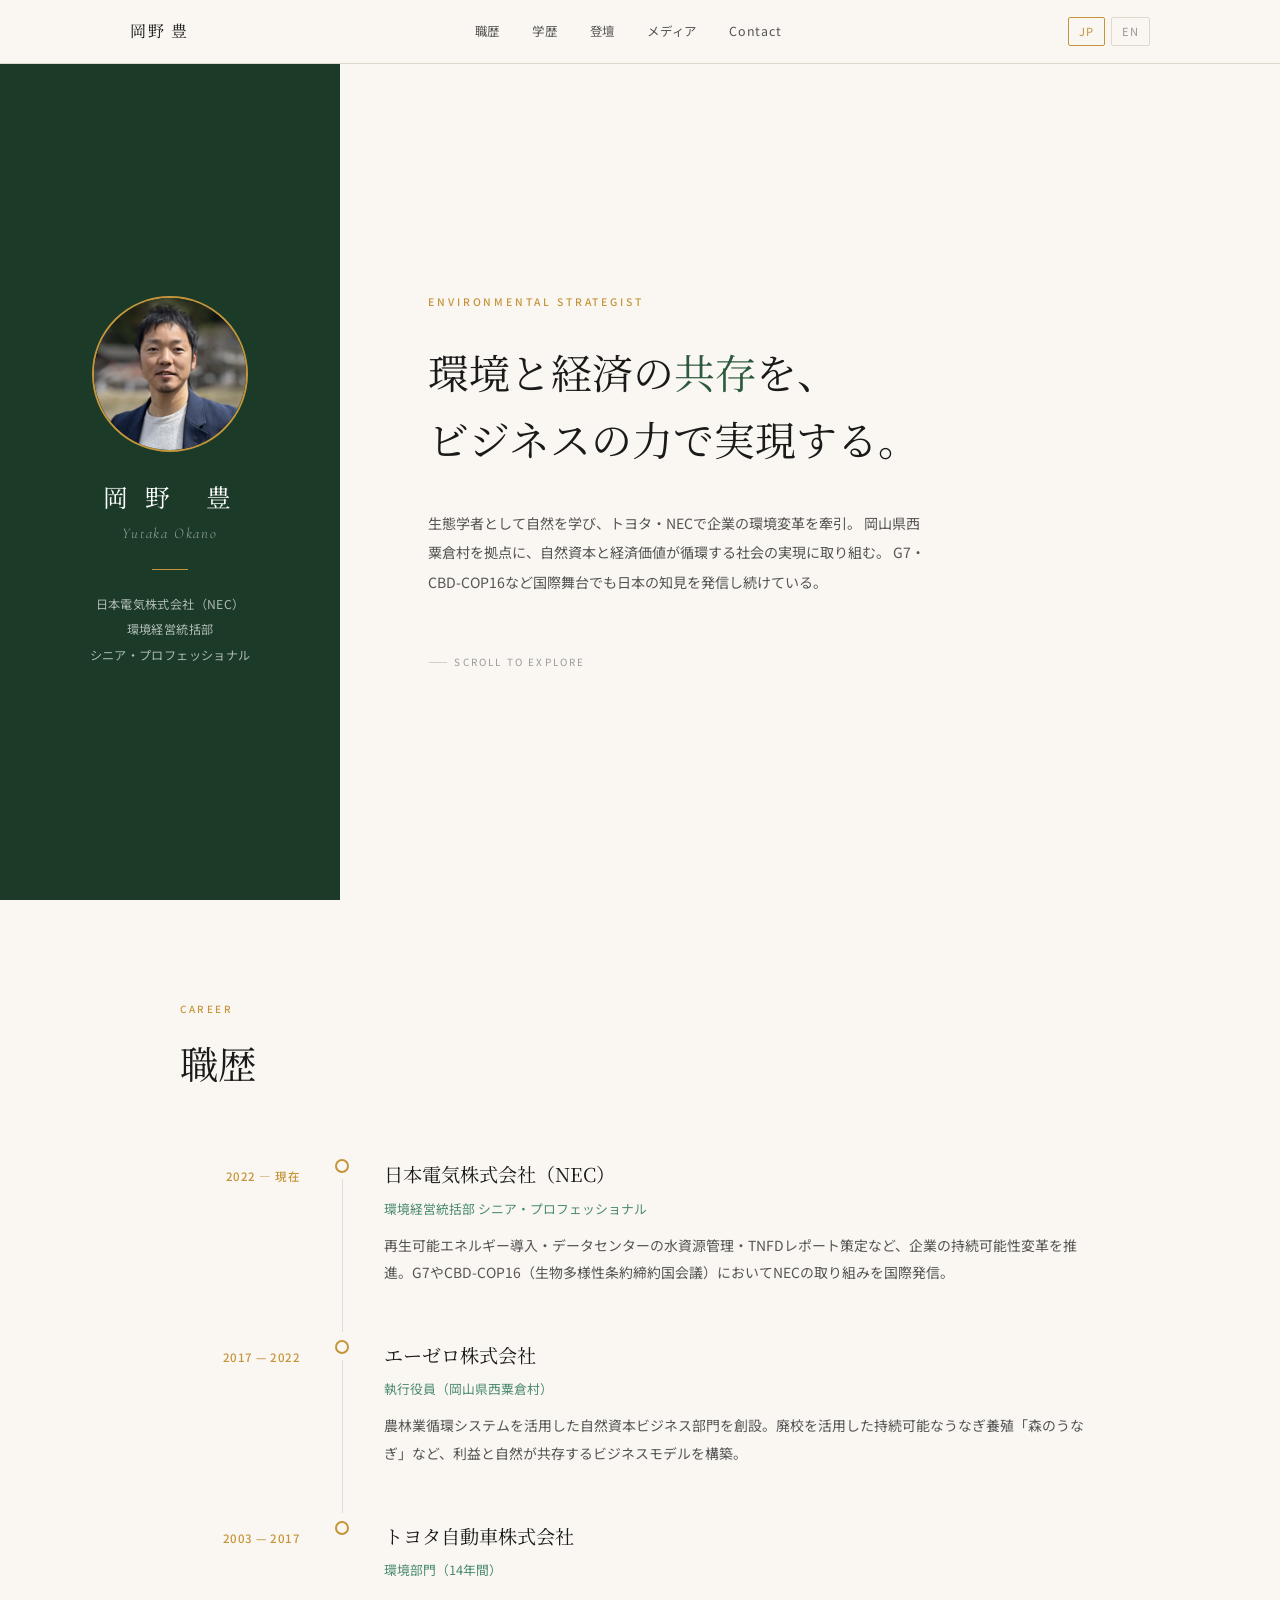
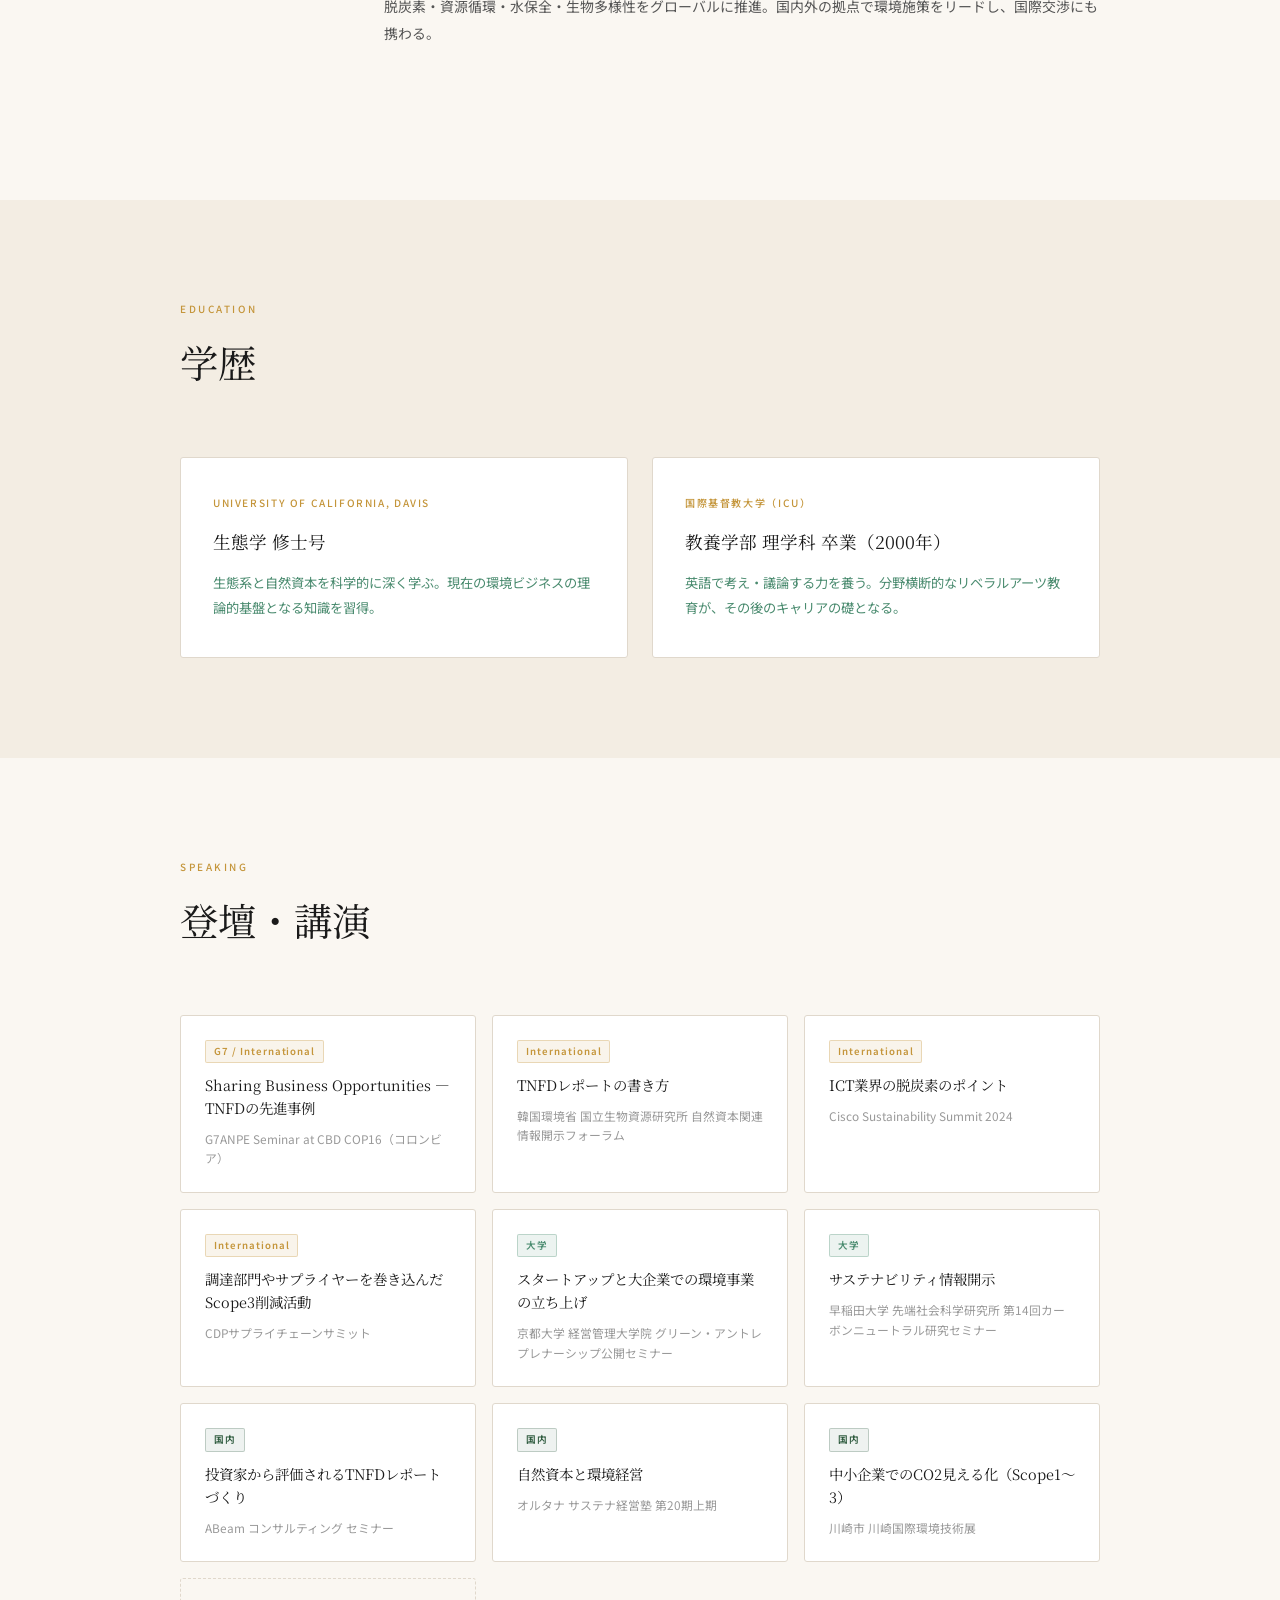
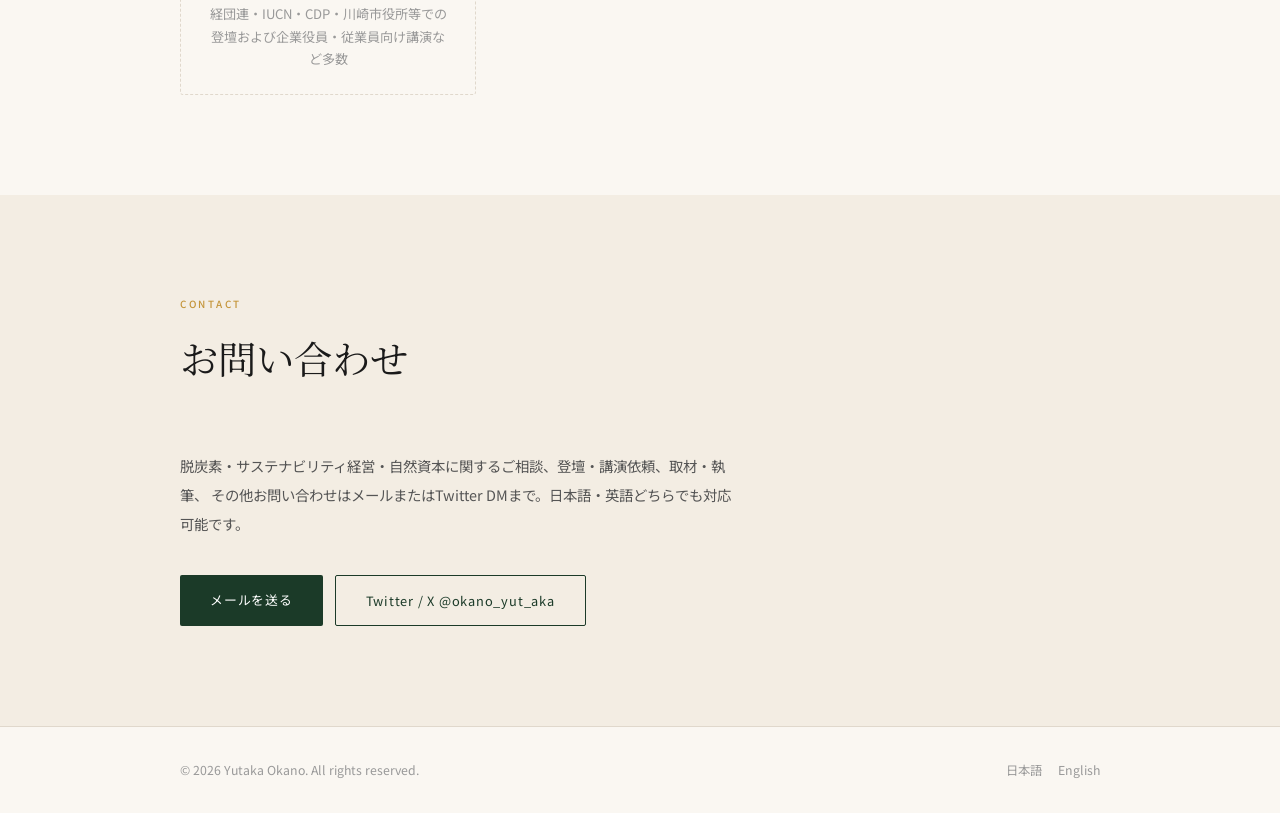
==== commit 1cd446d1: "Redesign: clean light theme, add media page, mobile responsive" ====
--- a/index.html
+++ b/index.html
@@ -3,27 +3,25 @@
 <head>
   <meta charset="UTF-8" />
   <meta name="viewport" content="width=device-width, initial-scale=1.0" />
-  <title>岡野 豊 | サステナビリティ・環境経営の専門家</title>
-  <meta name="description" content="岡野豊のプロフィールページ。NECでサステナビリティ・環境経営を推進するシニアプロフェッショナル。TNFD国際委員、CDP 6年連続Aリスト達成、脱炭素・自然資本の第一人者。" />
+  <title>岡野 豊 | Environmental Strategist</title>
+  <meta name="description" content="岡野豊 — NECシニアプロフェッショナル。環境と経済の共存をビジネスの力で実現する。" />
   <link rel="stylesheet" href="css/style.css" />
   <link rel="preconnect" href="https://fonts.googleapis.com" />
   <link rel="preconnect" href="https://fonts.gstatic.com" crossorigin />
-  <link href="https://fonts.googleapis.com/css2?family=Cormorant+Garamond:ital,wght@0,300;0,400;0,500;0,600;1,300;1,400&family=DM+Sans:wght@300;400;500&family=Noto+Serif+JP:wght@300;400;500&family=Noto+Sans+JP:wght@300;400;500&display=swap" rel="stylesheet" />
+  <link href="https://fonts.googleapis.com/css2?family=Cormorant+Garamond:ital,wght@0,300;0,400;0,500;1,300;1,400&family=Noto+Serif+JP:wght@300;400;500&family=Noto+Sans+JP:wght@300;400&display=swap" rel="stylesheet" />
 </head>
 <body>
 
   <nav id="navbar">
     <div class="nav-inner">
-      <a href="#hero" class="nav-logo">岡野 豊</a>
-      <ul class="nav-links">
-        <li><a href="#highlights">実績</a></li>
-        <li><a href="#about">About</a></li>
-        <li><a href="#career">Career</a></li>
-        <li><a href="#talks">登壇</a></li>
-        <li><a href="#media">Media</a></li>
-        <li><a href="#skills">Skills</a></li>
-        <li><a href="#contact">Contact</a></li>
-      </ul>
+      <a href="index.html" class="nav-logo">岡野 豊</a>
+      <div class="nav-links">
+        <a href="#career">職歴</a>
+        <a href="#education">学歴</a>
+        <a href="#talks">登壇</a>
+        <a href="media.html">メディア</a>
+        <a href="#contact">Contact</a>
+      </div>
       <div class="lang-switch">
         <a href="index.html" class="current">JP</a>
         <a href="en/index.html">EN</a>
@@ -31,540 +29,204 @@
     </div>
   </nav>
 
-  <!-- ヒーロー -->
+  <!-- HERO -->
   <section id="hero">
-    <div class="hero-content">
-      <div class="hero-avatar">
-        <img src="images/avatar.jpg" alt="岡野 豊" onerror="this.style.display='none';document.getElementById('avatar-fallback').style.display='flex'" />
-        <div id="avatar-fallback" class="avatar-fallback">豊</div>
-      </div>
-      <h1>岡野 豊</h1>
-      <p class="hero-subtitle">Yutaka Okano</p>
-      <div class="hero-ornament"></div>
-      <p class="hero-tagline">
-        サステナビリティ・環境経営の専門家<br />
-        NEC シニアプロフェッショナル／担当部長<br />
-        TNFD 国際委員 ｜ WEF 委員 ｜ 脱炭素 ｜ 自然資本 ｜ ESG
+    <div class="hero-sidebar">
+      <div class="hero-photo">
+        <img src="images/profile.png" alt="岡野 豊" />
+      </div>
+      <h1 class="hero-name">岡 野　豊</h1>
+      <p class="hero-name-en">Yutaka Okano</p>
+      <div class="hero-rule"></div>
+      <p class="hero-position">
+        日本電気株式会社（NEC）<br />
+        環境経営統括部<br />
+        シニア・プロフェッショナル
       </p>
-      <div class="hero-badges">
-        <span class="badge gold">🏆 Times誌 世界最サステナブル企業 2位（NEC）</span>
-        <span class="badge">🌍 CDP 6年連続 3部門 Aリスト</span>
-        <span class="badge green">🌿 日本IT業界初 TNFDレポート 発行リーダー</span>
-        <span class="badge">🌐 日英バイリンガル（北米在住9年）</span>
-      </div>
-      <div class="hero-links">
-        <a href="https://twitter.com/okano_yut_aka" target="_blank" rel="noopener" class="btn btn-outline">Twitter / X</a>
-        <a href="mailto:yutakaokano1977@gmail.com" class="btn btn-primary">お問い合わせ</a>
-      </div>
-    </div>
-    <div class="scroll-hint">↓</div>
-  </section>
-
-  <!-- ハイライト / 訴求ポイント -->
-  <section id="highlights">
-    <div class="container">
-      <div class="section-header">
-        <p class="section-sub">Achievements</p>
-        <h2 class="section-title">Key Highlights</h2>
-        <div class="gold-rule"></div>
-      </div>
-      <div class="highlights-grid">
-
-        <div class="highlight-card">
-          <div class="highlight-icon">🥇</div>
-          <div class="highlight-label">世界的評価</div>
-          <div class="highlight-value">Times誌 世界最サステナブル企業ランキング 2位</div>
-          <div class="highlight-note">NEC在籍中、環境経営の責任者として牽引</div>
-        </div>
-
-        <div class="highlight-card">
-          <div class="highlight-icon">🌍</div>
-          <div class="highlight-label">CDP</div>
-          <div class="highlight-value">6年連続 3部門 Aリスト</div>
-          <div class="highlight-note">気候変動・水・サプライチェーン。国内外投資家対応の最前線を担当</div>
-        </div>
-
-        <div class="highlight-card">
-          <div class="highlight-icon">🌿</div>
-          <div class="highlight-label">TNFD</div>
-          <div class="highlight-value">日本IT業界初 TNFDレポート 3版を牽引</div>
-          <div class="highlight-note">2023年7月 第1版、2024年6月 第2版、2025年9月 第3版を発行。TNFD Data Catalyst国際委員</div>
-        </div>
-
-        <div class="highlight-card">
-          <div class="highlight-icon">🎯</div>
-          <div class="highlight-label">脱炭素目標</div>
-          <div class="highlight-value">ネットゼロ目標を2040年に前倒し達成</div>
-          <div class="highlight-note">SBT1.5認定・RE100加盟・データセンター100%再エネ化を実現</div>
-        </div>
-
-        <div class="highlight-card">
-          <div class="highlight-icon">🏭</div>
-          <div class="highlight-label">グローバル経験</div>
-          <div class="highlight-value">30カ国 60工場の環境戦略を策定</div>
-          <div class="highlight-note">トヨタ自動車にて14年間。北米駐在9年（米・加・墨の14工場統括）</div>
-        </div>
-
-        <div class="highlight-card">
-          <div class="highlight-icon">💡</div>
-          <div class="highlight-label">事業創出</div>
-          <div class="highlight-value">年間160件超の脱炭素コンサル対応</div>
-          <div class="highlight-note">自動車・化学・物流・小売など多業種。デジタル×環境の新規事業共創</div>
-        </div>
-
-        <div class="highlight-card">
-          <div class="highlight-icon">🎤</div>
-          <div class="highlight-label">国際登壇</div>
-          <div class="highlight-value">G7/COP16・Cisco・韓国政府など国際舞台で多数登壇</div>
-          <div class="highlight-note">京大・早大・経団連・IUCN・CDPなど国内外30件以上</div>
-        </div>
-
-        <div class="highlight-card">
-          <div class="highlight-icon">🐟</div>
-          <div class="highlight-label">起業・事業立ち上げ</div>
-          <div class="highlight-value">「森のうなぎ」ブランドを創出・黒字化</div>
-          <div class="highlight-note">岡山県西粟倉村で農林水産循環モデルを実現。伊勢丹・日経新聞等に掲載</div>
-        </div>
-
-        <div class="highlight-card">
-          <div class="highlight-icon">📱</div>
-          <div class="highlight-label">テクノロジー×地域</div>
-          <div class="highlight-value">日本初「関係人口アプリ」を開発・運営</div>
-          <div class="highlight-note">ワールドビジネスサテライト・ThroughMe等で紹介</div>
-        </div>
-
-        <div class="highlight-card">
-          <div class="highlight-icon">🤖</div>
-          <div class="highlight-label">先端技術</div>
-          <div class="highlight-value">LLM・Agentic-AIで企業リスク最小化を推進中</div>
-          <div class="highlight-note">環境×デジタル×AIの融合領域で新規事業を開発中</div>
-        </div>
-
-        <div class="highlight-card">
-          <div class="highlight-icon">🌐</div>
-          <div class="highlight-label">語学</div>
-          <div class="highlight-value">日英バイリンガル</div>
-          <div class="highlight-note">TOEIC 925 / TOEFL 617 / 英検1級。北米9年在住、英語でのビジネス・講演・交渉が可能</div>
-        </div>
-
-        <div class="highlight-card">
-          <div class="highlight-icon">📰</div>
-          <div class="highlight-label">メディア掲載</div>
-          <div class="highlight-value">日経ESG・日経新聞・WBSなど多数</div>
-          <div class="highlight-note">オルタナ・IT Media・Colocal等にも掲載。環境×ビジネスの第一人者として取材多数</div>
-        </div>
-
-      </div>
-    </div>
-  </section>
-
-  <!-- About -->
-  <section id="about">
-    <div class="container">
-      <div class="section-header">
-        <p class="section-sub">Profile</p>
-        <h2 class="section-title">About</h2>
-        <div class="gold-rule"></div>
-      </div>
-      <div class="about-grid">
-        <div class="about-text">
-          <p>
-            NECの環境経営の戦略策定と遂行の責任者として、SBT1.5・RE100・TCFD・TNFDを横断的に推進しています。
-            特にサプライチェーンCO2（Scope3・製品CFP）では国際的なルール形成を主導しながら、
-            自社での取り組みを外販ソリューションへ展開。年間160件超の企業からの脱炭素相談に対応してきました。
-          </p>
-          <p>
-            自然資本・生物多様性分野では <strong>TNFD Data Catalyst 国際委員</strong>として
-            企業の情報開示ルール形成を先導。2023年7月に日本IT業界初となるTNFDレポートを発行し、
-            2025年には第3版まで展開。日本企業のTNFD開示を幅広く支援しています。
-          </p>
-          <p>
-            トヨタ自動車での14年（北米9年を含む）では30カ国60工場の環境戦略を担い、
-            その後エーゼロ株式会社の執行役員として岡山県西粟倉村で農林水産循環モデル「<strong>森のうなぎ</strong>」を立ち上げ黒字化。
-            日本初の「関係人口アプリ」の開発・運営も手がけました。
-          </p>
-          <p>
-            現在はLLM・Agentic-AIを活用した企業の環境リスク最小化・機会最大化にも取り組んでおり、
-            テクノロジーと自然・社会を繋ぐ新たな事業領域を開拓しています。
-            幼少期に神奈川県小田原市で目の当たりにした宅地開発による自然環境の変化が、
-            「利益を生みながら自然を豊かにするビジネス」を追い求める原点となっています。
-          </p>
-        </div>
-        <div class="about-meta">
-          <ul>
-            <li><span class="meta-label">氏名</span><span>岡野 豊 (Yutaka Okano)</span></li>
-            <li><span class="meta-label">現職</span><span>日本電気株式会社（NEC）<br/>シニアプロフェッショナル / 担当部長<br/>サステナビリティ推進本部 兼 CN事業推進PMO</span></li>
-            <li><span class="meta-label">委員</span><span>TNFD Data Catalyst 国際委員<br/>World Economic Forum 委員</span></li>
-            <li><span class="meta-label">学歴</span><span>カリフォルニア大学デービス校 環境学<br/>国際基督教大学（ICU） 理学科生物</span></li>
-            <li><span class="meta-label">語学</span><span>日本語・英語（ネイティブレベル）<br/>TOEIC 925 / TOEFL 617 / 英検1級</span></li>
-            <li><span class="meta-label">資格</span><span>公害防止管理者</span></li>
-            <li><span class="meta-label">Twitter</span><span><a href="https://twitter.com/okano_yut_aka" target="_blank">@okano_yut_aka</a></span></li>
-            <li><span class="meta-label">Email</span><span><a href="mailto:yutakaokano1977@gmail.com">yutakaokano1977@gmail.com</a></span></li>
-          </ul>
-        </div>
-      </div>
-    </div>
-  </section>
-
-  <!-- Career -->
+    </div>
+    <div class="hero-main">
+      <p class="hero-label">ENVIRONMENTAL STRATEGIST</p>
+      <h2 class="hero-headline">
+        環境と経済の<span class="hero-accent">共存</span>を、<br />
+        ビジネスの力で実現する。
+      </h2>
+      <p class="hero-bio">
+        生態学者として自然を学び、トヨタ・NECで企業の環境変革を牽引。
+        岡山県西粟倉村を拠点に、自然資本と経済価値が循環する社会の実現に取り組む。
+        G7・CBD-COP16など国際舞台でも日本の知見を発信し続けている。
+      </p>
+      <p class="hero-scroll">—— SCROLL TO EXPLORE</p>
+    </div>
+  </section>
+
+  <!-- CAREER -->
   <section id="career">
     <div class="container">
-      <div class="section-header">
-        <p class="section-sub">Experience</p>
-        <h2 class="section-title">Career</h2>
-        <div class="gold-rule"></div>
-      </div>
+      <p class="section-label">CAREER</p>
+      <h2 class="section-title">職歴</h2>
       <div class="timeline">
 
         <div class="timeline-item">
-          <div class="timeline-dot"></div>
-          <div class="timeline-body">
-            <span class="timeline-date">2020年5月 — 現在</span>
-            <h3 class="timeline-title">日本電気株式会社（NEC）</h3>
-            <p class="timeline-role">サステナビリティ推進本部 兼 カーボンニュートラル事業推進PMOグループ｜シニアプロフェッショナル / 担当部長</p>
-            <ul class="timeline-bullets">
-              <li>Times誌「世界で最もサステナブルな企業ランキング」2位を牽引</li>
-              <li>CDP 気候変動・水・サプライチェーン 6年連続 3部門 Aリスト達成</li>
-              <li>日本IT業界初のTNFDレポートを2023年発行、以降第3版（2025年）まで編集リーダーを担当</li>
-              <li>TNFD Data Catalyst 国際委員として自然資本情報開示ルール形成を主導</li>
-              <li>SBT1.5認定・RE100加盟・データセンター100%再エネ化を達成</li>
-              <li>Scope1〜3 ネットゼロ目標を2040年に前倒し</li>
-              <li>自動車・化学・物流・小売など多業種の企業に年間160件超の脱炭素コンサルを実施</li>
-              <li>社内環境SNSを開設し6ヶ月で約1,500名が参加、イノベーション創出をリード</li>
-              <li>IISSB・欧州CSRD対応の社内体制を整備</li>
-              <li>デンマーク子会社KMDとの自治体脱炭素ソリューション展開を検討・推進</li>
-            </ul>
+          <div class="tl-left">
+            <span class="tl-year">2022 — 現在</span>
+          </div>
+          <div class="tl-dot-wrap">
+            <div class="tl-dot"></div>
+            <div class="tl-line"></div>
+          </div>
+          <div class="tl-body">
+            <h3 class="tl-company">日本電気株式会社（NEC）</h3>
+            <p class="tl-role">環境経営統括部 シニア・プロフェッショナル</p>
+            <p class="tl-desc">再生可能エネルギー導入・データセンターの水資源管理・TNFDレポート策定など、企業の持続可能性変革を推進。G7やCBD-COP16（生物多様性条約締約国会議）においてNECの取り組みを国際発信。</p>
           </div>
         </div>
 
         <div class="timeline-item">
-          <div class="timeline-dot"></div>
-          <div class="timeline-body">
-            <span class="timeline-date">2017年7月 — 2020年4月</span>
-            <h3 class="timeline-title">エーゼロ株式会社</h3>
-            <p class="timeline-role">執行役員 / 自然資本事業部 事業部長</p>
-            <ul class="timeline-bullets">
-              <li>岡山県西粟倉村にて鰻養殖ブランド「<strong>森のうなぎ</strong>」を立ち上げ・黒字化</li>
-              <li>製材所の端材を熱源に活用した農林水産循環モデルを世界初として実現（日本農林水産業みらい基金採択）</li>
-              <li>伊勢丹・フェリシモ・都内老舗料理店等に販路を構築</li>
-              <li>第2回マリンテックグランプリ <strong>ロート賞</strong>受賞（2018年）</li>
-              <li>共同通信・毎日新聞・日経 xTREND・養殖新聞などに多数掲載</li>
-              <li>日本初の「関係人口アプリ（西粟倉アプリ村民票）」を開発・運営</li>
-              <li>ガバメント・クラウドファンディングを活用した地域課題解決プロジェクトを推進</li>
-            </ul>
+          <div class="tl-left">
+            <span class="tl-year">2017 — 2022</span>
+          </div>
+          <div class="tl-dot-wrap">
+            <div class="tl-dot"></div>
+            <div class="tl-line"></div>
+          </div>
+          <div class="tl-body">
+            <h3 class="tl-company">エーゼロ株式会社</h3>
+            <p class="tl-role">執行役員（岡山県西粟倉村）</p>
+            <p class="tl-desc">農林業循環システムを活用した自然資本ビジネス部門を創設。廃校を活用した持続可能なうなぎ養殖「森のうなぎ」など、利益と自然が共存するビジネスモデルを構築。</p>
           </div>
         </div>
 
         <div class="timeline-item">
-          <div class="timeline-dot"></div>
-          <div class="timeline-body">
-            <span class="timeline-date">2012年3月 — 2016年1月</span>
-            <h3 class="timeline-title">Toyota Motor Engineering and Manufacturing North America</h3>
-            <p class="timeline-role">Environmental アドバイザー（ケンタッキー州 北米本社）</p>
-            <ul class="timeline-bullets">
-              <li>米国10・カナダ3・メキシコ1の計14工場の環境管理を統括</li>
-              <li>メキシコ新工場の用地選定・環境リスク評価（フェーズI/II）・環境アセスメントを実施</li>
-              <li>土壌・地下水モニタリング体制を構築し将来的な法的リスクを低減</li>
-              <li>各生産技術・法務部門と連携し、排ガス・排水・廃棄物の現行/将来の法令順守体制を整備</li>
-              <li>化学物質輸出入対応の調達ガイドラインを策定</li>
-              <li>温室効果ガス削減・水使用量低減の中長期計画とモデル工場活動を始動</li>
-            </ul>
-          </div>
-        </div>
-
-        <div class="timeline-item">
-          <div class="timeline-dot"></div>
-          <div class="timeline-body">
-            <span class="timeline-date">2003年4月 — 2016年10月</span>
-            <h3 class="timeline-title">トヨタ自動車株式会社</h3>
-            <p class="timeline-role">プラントエンジニアリング部 生産環境室 主任</p>
-            <ul class="timeline-bullets">
-              <li>2050年工場CO2排出ゼロに向けた再エネ導入戦略を策定（30カ国60工場調査）</li>
-              <li>グローバルトヨタの持続可能な工場づくりを始動・推進（日本・タイでモデル工場立ち上げ）</li>
-              <li>32カ国150名超が参加した環境人材トレーニングプログラムを企画・運営</li>
-              <li>トヨタ初の環境管理包括テキストを作成</li>
-              <li>テストコース用地開発プロジェクトにおけるステークホルダー合意形成を牽引</li>
-              <li>希少猛禽類・魚類の生息環境調査・土地利用計画を立案</li>
-              <li>生物多様性保全の基本計画書を策定</li>
-              <li>世界最大規模の太陽光発電システム設置・1万人参加の植樹会を開催</li>
-              <li>Time誌等の国際メディアへ環境記事を寄稿</li>
-            </ul>
-          </div>
-        </div>
-
-        <div class="timeline-item">
-          <div class="timeline-dot"></div>
-          <div class="timeline-body">
-            <span class="timeline-date">2000年6月 — 2003年3月</span>
-            <h3 class="timeline-title">学歴</h3>
-            <p class="timeline-role">国際基督教大学 → カリフォルニア大学デービス校</p>
-            <ul class="timeline-bullets">
-              <li>国際基督教大学（ICU） 教養学部 理学科生物 卒業（2000年）</li>
-              <li>カリフォルニア大学デービス校 環境学 卒業（2003年）</li>
-              <li>カリフォルニア大学デービス校 まちづくり学 履修</li>
-            </ul>
-          </div>
-        </div>
-
-      </div>
-    </div>
-  </section>
-
-  <!-- Talks -->
+          <div class="tl-left">
+            <span class="tl-year">2003 — 2017</span>
+          </div>
+          <div class="tl-dot-wrap">
+            <div class="tl-dot"></div>
+          </div>
+          <div class="tl-body">
+            <h3 class="tl-company">トヨタ自動車株式会社</h3>
+            <p class="tl-role">環境部門（14年間）</p>
+            <p class="tl-desc">脱炭素・資源循環・水保全・生物多様性をグローバルに推進。国内外の拠点で環境施策をリードし、国際交渉にも携わる。</p>
+          </div>
+        </div>
+
+      </div>
+    </div>
+  </section>
+
+  <!-- EDUCATION -->
+  <section id="education" class="section-alt">
+    <div class="container">
+      <p class="section-label">EDUCATION</p>
+      <h2 class="section-title">学歴</h2>
+      <div class="edu-grid">
+        <div class="edu-card">
+          <p class="edu-school">UNIVERSITY OF CALIFORNIA, DAVIS</p>
+          <h3 class="edu-degree">生態学 修士号</h3>
+          <p class="edu-desc">生態系と自然資本を科学的に深く学ぶ。現在の環境ビジネスの理論的基盤となる知識を習得。</p>
+        </div>
+        <div class="edu-card">
+          <p class="edu-school">国際基督教大学（ICU）</p>
+          <h3 class="edu-degree">教養学部 理学科 卒業（2000年）</h3>
+          <p class="edu-desc">英語で考え・議論する力を養う。分野横断的なリベラルアーツ教育が、その後のキャリアの礎となる。</p>
+        </div>
+      </div>
+    </div>
+  </section>
+
+  <!-- TALKS -->
   <section id="talks">
     <div class="container">
-      <div class="section-header">
-        <p class="section-sub">Speaking</p>
-        <h2 class="section-title">Talks &amp; Seminars</h2>
-        <div class="gold-rule"></div>
-      </div>
+      <p class="section-label">SPEAKING</p>
+      <h2 class="section-title">登壇・講演</h2>
       <div class="talks-grid">
 
-        <div class="talk-card">
-          <span class="talk-event">G7/COP16 — The G7ANPE Seminar at CBD COP16</span>
-          <h3 class="talk-title">Sharing Business Opportunities：TNFDの先進事例</h3>
-          <span class="talk-tag international">🌐 International / G7</span>
-        </div>
-
-        <div class="talk-card">
-          <span class="talk-event">韓国環境省 国立生物資源研究所 自然資本関連情報開示フォーラム</span>
-          <h3 class="talk-title">TNFDレポートの書き方</h3>
-          <span class="talk-tag international">🌐 International</span>
-        </div>
-
-        <div class="talk-card">
-          <span class="talk-event">Cisco Sustainability Summit 2024</span>
-          <h3 class="talk-title">ICT業界の脱炭素のポイント</h3>
-          <span class="talk-tag international">🌐 International</span>
-        </div>
-
-        <div class="talk-card">
-          <span class="talk-event">CDPサプライチェーンサミット</span>
-          <h3 class="talk-title">調達部門やサプライヤーを巻き込んだScope3削減活動</h3>
-          <span class="talk-tag international">🌐 International</span>
-        </div>
-
-        <div class="talk-card">
-          <span class="talk-event">IISE Webinar — バリューチェーンを通じた自然資本に関わるリスクと機会</span>
-          <h3 class="talk-title">LCAを活用したサプライチェーンの自然リスク評価</h3>
-          <span class="talk-tag international">🌐 International</span>
-        </div>
-
-        <div class="talk-card">
-          <span class="talk-event">京都大学 経営管理大学院 グリーン・アントレプレナーシップ公開セミナー</span>
-          <h3 class="talk-title">スタートアップと大企業での環境事業の立ち上げ（ワークショップ）</h3>
-          <span class="talk-tag university">🎓 大学</span>
-        </div>
-
-        <div class="talk-card">
-          <span class="talk-event">早稲田大学 先端社会科学研究所 第14回カーボンニュートラル研究セミナー</span>
-          <h3 class="talk-title">サステナビリティ情報開示</h3>
-          <span class="talk-tag university">🎓 大学</span>
-        </div>
-
-        <div class="talk-card">
-          <span class="talk-event">ABeam コンサルティング セミナー</span>
-          <h3 class="talk-title">投資家から評価されるTNFDレポートづくり</h3>
-          <span class="talk-tag domestic">国内</span>
-        </div>
-
-        <div class="talk-card">
-          <span class="talk-event">オルタナ サステナ経営塾 第20期上期第5回</span>
-          <h3 class="talk-title">自然資本と環境経営</h3>
-          <span class="talk-tag domestic">国内</span>
-        </div>
-
-        <div class="talk-card">
-          <span class="talk-event">川崎市 川崎国際環境技術展</span>
-          <h3 class="talk-title">中小企業でのCO2見える化（Scope1〜3）</h3>
-          <span class="talk-tag domestic">国内</span>
-        </div>
-
-        <div class="talk-card">
-          <span class="talk-event">NEC DXセミナー — カーボンニュートラルの動向とNECの取り組み</span>
-          <h3 class="talk-title">サプライチェーンCO2・カーボンフットプリントの社会動向と自社実証</h3>
-          <span class="talk-tag domestic">国内</span>
-        </div>
-
-        <div class="talk-card">
-          <span class="talk-event">NEC DXセミナー — 持続可能な未来を拓く、サステナビリティ経営の実践</span>
-          <h3 class="talk-title">サーキュラーエコノミー・プラスチック循環等の社会動向と自社実証</h3>
-          <span class="talk-tag domestic">国内</span>
-        </div>
-
-        <div class="talk-card">
-          <span class="talk-event">エコプロ2017 シンポジウム「SDGsと生物多様性」</span>
-          <h3 class="talk-title">SDGsと生物多様性分野でのスタートアップ起業</h3>
-          <span class="talk-tag domestic">国内</span>
-        </div>
-
-        <div class="talk-card">
-          <span class="talk-event">エコテクノ2018</span>
-          <h3 class="talk-title">現場から・経営から・社会から必要とされる環境/サステナ部づくり</h3>
-          <span class="talk-tag domestic">国内</span>
-        </div>
-
-        <div class="talk-card talk-card--more">
-          <p>経団連・IUCN・CDP・川崎市役所等での登壇および<br/>企業役員・従業員向け講演など多数</p>
-        </div>
-
-      </div>
-    </div>
-  </section>
-
-  <!-- Media -->
-  <section id="media">
-    <div class="container">
-      <div class="section-header">
-        <p class="section-sub">Press</p>
-        <h2 class="section-title">Media Coverage</h2>
-        <div class="gold-rule"></div>
-      </div>
-      <div class="media-grid">
-        <div class="media-card">
-          <span class="media-outlet">日経ESG</span>
-          <p>TNFDレポートを通じた事業機会の活用</p>
-        </div>
-        <div class="media-card">
-          <span class="media-outlet">日本経済新聞</span>
-          <p>水産資源管理 / 関係人口アプリ（住民の1.5倍の関係人口）</p>
-        </div>
-        <div class="media-card">
-          <span class="media-outlet">オルタナ</span>
-          <p>社員1,800人を巻き込んだ環境SNS</p>
-        </div>
-        <div class="media-card">
-          <span class="media-outlet">日経 xTREND</span>
-          <p>なぜ「森のうなぎ」は生まれたのか — 岡山・西粟倉村の逆転劇</p>
-        </div>
-        <div class="media-card">
-          <span class="media-outlet">ワールドビジネスサテライト（TV東京）</span>
-          <p>地域の自然を活用した事業づくり</p>
-        </div>
-        <div class="media-card">
-          <span class="media-outlet">Colocal（マガジンハウス）</span>
-          <p>ぐるぐるめぐる経済づくり</p>
-        </div>
-        <div class="media-card">
-          <span class="media-outlet">IT Media</span>
-          <p>持続可能な水産養殖認証</p>
-        </div>
-        <div class="media-card">
-          <span class="media-outlet">ThroughMe</span>
-          <p>日本初の関係人口アプリ</p>
-        </div>
-        <div class="media-card">
-          <span class="media-outlet">NEC Corporate Blog（グローバル）</span>
-          <p>Visualizing the impact of business on the environment — NEC's pioneering TNFD efforts</p>
-        </div>
-        <div class="media-card">
-          <span class="media-outlet">NEC ASEAN Interview</span>
-          <p>NEC's vision for a sustainable world — An interview with Yutaka Okano</p>
-        </div>
-        <div class="media-card">
-          <span class="media-outlet">共同通信・毎日新聞・養殖新聞</span>
-          <p>森のうなぎ — 世界初の農林水産循環養殖モデル</p>
-        </div>
-        <div class="media-card media-card--more">
-          <p>その他記事多数</p>
-        </div>
-      </div>
-    </div>
-  </section>
-
-  <!-- Skills -->
-  <section id="skills">
-    <div class="container">
-      <div class="section-header">
-        <p class="section-sub">Expertise</p>
-        <h2 class="section-title">Skills &amp; Expertise</h2>
-        <div class="gold-rule"></div>
-      </div>
-      <div class="skills-categories">
-        <div class="skill-category">
-          <h3>サステナビリティ・環境経営</h3>
-          <div class="skills-grid">
-            <span class="skill-tag">脱炭素・カーボンニュートラル</span>
-            <span class="skill-tag">サプライチェーンCO2 (Scope3)</span>
-            <span class="skill-tag">製品カーボンフットプリント (CFP)</span>
-            <span class="skill-tag">SBT / RE100</span>
-            <span class="skill-tag">TCFD シナリオ分析</span>
-            <span class="skill-tag">TNFD 自然資本開示</span>
-            <span class="skill-tag">ESG投資・IR対応</span>
-            <span class="skill-tag">CDP 調査対応</span>
-            <span class="skill-tag">ISSB / CSRD 対応</span>
-            <span class="skill-tag">サーキュラーエコノミー</span>
-            <span class="skill-tag">GHGプロトコル</span>
-            <span class="skill-tag">ネットゼロ戦略</span>
-          </div>
-        </div>
-        <div class="skill-category">
-          <h3>自然資本・生態系</h3>
-          <div class="skills-grid">
-            <span class="skill-tag">生物多様性保全</span>
-            <span class="skill-tag">ENCORE / IBAT / WRI Aqueduct</span>
-            <span class="skill-tag">環境アセスメント</span>
-            <span class="skill-tag">水資源管理</span>
-            <span class="skill-tag">自然資本リスク/機会評価</span>
-            <span class="skill-tag">LCA（ライフサイクルアセスメント）</span>
-            <span class="skill-tag">化学物質管理</span>
-            <span class="skill-tag">生態系保全</span>
-          </div>
-        </div>
-        <div class="skill-category">
-          <h3>デジタル・テクノロジー</h3>
-          <div class="skills-grid">
-            <span class="skill-tag">DX / クラウド</span>
-            <span class="skill-tag">AI / LLM</span>
-            <span class="skill-tag">Agentic-AI</span>
-            <span class="skill-tag">センサー / IoT</span>
-            <span class="skill-tag">5G 活用</span>
-            <span class="skill-tag">データサイエンス</span>
-            <span class="skill-tag">デジタルツイン</span>
-          </div>
-        </div>
-        <div class="skill-category">
-          <h3>事業開発・組織・コミュニケーション</h3>
-          <div class="skills-grid">
-            <span class="skill-tag">新規事業開発</span>
-            <span class="skill-tag">国際ルール形成（TNFD・WEF）</span>
-            <span class="skill-tag">ステークホルダーエンゲージメント</span>
-            <span class="skill-tag">投資家コミュニケーション</span>
-            <span class="skill-tag">まちづくり・地方創生</span>
-            <span class="skill-tag">住民参加型ワークショップ</span>
-            <span class="skill-tag">クロスインダストリー連携</span>
-            <span class="skill-tag">英語ビジネス・講演・交渉</span>
-          </div>
-        </div>
-      </div>
-    </div>
-  </section>
-
-  <!-- Contact -->
-  <section id="contact">
-    <div class="container">
-      <div class="section-header">
-        <p class="section-sub">Get in Touch</p>
-        <h2 class="section-title">Contact</h2>
-        <div class="gold-rule"></div>
-      </div>
-      <p class="contact-lead">
+        <div class="talk-item">
+          <span class="talk-tag tag-intl">G7 / International</span>
+          <p class="talk-title">Sharing Business Opportunities — TNFDの先進事例</p>
+          <p class="talk-venue">G7ANPE Seminar at CBD COP16（コロンビア）</p>
+        </div>
+
+        <div class="talk-item">
+          <span class="talk-tag tag-intl">International</span>
+          <p class="talk-title">TNFDレポートの書き方</p>
+          <p class="talk-venue">韓国環境省 国立生物資源研究所 自然資本関連情報開示フォーラム</p>
+        </div>
+
+        <div class="talk-item">
+          <span class="talk-tag tag-intl">International</span>
+          <p class="talk-title">ICT業界の脱炭素のポイント</p>
+          <p class="talk-venue">Cisco Sustainability Summit 2024</p>
+        </div>
+
+        <div class="talk-item">
+          <span class="talk-tag tag-intl">International</span>
+          <p class="talk-title">調達部門やサプライヤーを巻き込んだScope3削減活動</p>
+          <p class="talk-venue">CDPサプライチェーンサミット</p>
+        </div>
+
+        <div class="talk-item">
+          <span class="talk-tag tag-univ">大学</span>
+          <p class="talk-title">スタートアップと大企業での環境事業の立ち上げ</p>
+          <p class="talk-venue">京都大学 経営管理大学院 グリーン・アントレプレナーシップ公開セミナー</p>
+        </div>
+
+        <div class="talk-item">
+          <span class="talk-tag tag-univ">大学</span>
+          <p class="talk-title">サステナビリティ情報開示</p>
+          <p class="talk-venue">早稲田大学 先端社会科学研究所 第14回カーボンニュートラル研究セミナー</p>
+        </div>
+
+        <div class="talk-item">
+          <span class="talk-tag tag-dom">国内</span>
+          <p class="talk-title">投資家から評価されるTNFDレポートづくり</p>
+          <p class="talk-venue">ABeam コンサルティング セミナー</p>
+        </div>
+
+        <div class="talk-item">
+          <span class="talk-tag tag-dom">国内</span>
+          <p class="talk-title">自然資本と環境経営</p>
+          <p class="talk-venue">オルタナ サステナ経営塾 第20期上期</p>
+        </div>
+
+        <div class="talk-item">
+          <span class="talk-tag tag-dom">国内</span>
+          <p class="talk-title">中小企業でのCO2見える化（Scope1〜3）</p>
+          <p class="talk-venue">川崎市 川崎国際環境技術展</p>
+        </div>
+
+        <div class="talk-more">
+          <p>経団連・IUCN・CDP・川崎市役所等での登壇および企業役員・従業員向け講演など多数</p>
+        </div>
+
+      </div>
+    </div>
+  </section>
+
+  <!-- CONTACT -->
+  <section id="contact" class="section-alt">
+    <div class="container">
+      <p class="section-label">CONTACT</p>
+      <h2 class="section-title">お問い合わせ</h2>
+      <p class="contact-text">
         脱炭素・サステナビリティ経営・自然資本に関するご相談、登壇・講演依頼、取材・執筆、
-        その他お問い合わせはメールまたは Twitter DM までお気軽にどうぞ。<br />
-        日本語・英語どちらでも対応可能です。
+        その他お問い合わせはメールまたはTwitter DMまで。日本語・英語どちらでも対応可能です。
       </p>
       <div class="contact-links">
-        <a href="mailto:yutakaokano1977@gmail.com" class="btn btn-primary">メールを送る</a>
-        <a href="https://twitter.com/okano_yut_aka" target="_blank" rel="noopener" class="btn btn-outline">Twitter / X @okano_yut_aka</a>
+        <a href="mailto:yutakaokano1977@gmail.com" class="btn-primary">メールを送る</a>
+        <a href="https://twitter.com/okano_yut_aka" target="_blank" rel="noopener" class="btn-outline">Twitter / X @okano_yut_aka</a>
       </div>
     </div>
   </section>
 
   <footer>
-    <p>&copy; 2026 Yutaka Okano. All rights reserved.</p>
-    <p style="margin-top:8px;font-size:0.75rem;">
-      <a href="index.html">日本語</a> &nbsp;|&nbsp; <a href="en/index.html">English</a>
-    </p>
+    <div class="footer-inner">
+      <p>&copy; 2026 Yutaka Okano. All rights reserved.</p>
+      <div class="footer-links">
+        <a href="index.html">日本語</a>
+        <a href="en/index.html">English</a>
+      </div>
+    </div>
   </footer>
 
   <script src="js/main.js"></script>
--- a/css/style.css
+++ b/css/style.css
@@ -1,67 +1,42 @@
 /* ============================================================
-   PREMIUM DARK GREEN — Yutaka Okano Portfolio
-   Palette: Deep Forest Green × Warm Gold × Cream
-   ============================================================ */
-
-@import url('https://fonts.googleapis.com/css2?family=Cormorant+Garamond:ital,wght@0,300;0,400;0,500;0,600;1,300;1,400&family=DM+Sans:wght@300;400;500&family=Noto+Serif+JP:wght@300;400;500&family=Noto+Sans+JP:wght@300;400;500&display=swap');
+   Yutaka Okano Portfolio — Clean Light Theme
+   ============================================================ */
+
+@import url('https://fonts.googleapis.com/css2?family=Cormorant+Garamond:ital,wght@0,300;0,400;0,500;1,300;1,400&family=Noto+Serif+JP:wght@300;400;500&family=Noto+Sans+JP:wght@300;400&display=swap');
 
 *, *::before, *::after { box-sizing: border-box; margin: 0; padding: 0; }
 
 :root {
-  /* ── Green palette ── */
-  --green-1:  #0b1710;   /* darkest bg */
-  --green-2:  #101f14;   /* section alt */
-  --green-3:  #162518;   /* card bg */
-  --green-4:  #1e3323;   /* card hover / border */
-  --green-5:  #2d5c3f;   /* accent mid */
-  --green-6:  #3d7a55;   /* accent bright */
-  --green-7:  #52a472;   /* links / active */
-
-  /* ── Gold ── */
-  --gold:      #c9a84c;
-  --gold-dim:  #a88730;
-  --gold-pale: #e8d5a0;
-
-  /* ── Text ── */
-  --text:      #e4ebe5;
-  --text-sub:  #9db8a3;
-  --text-dim:  #607a68;
-
-  /* ── Shorthand ── */
-  --accent:    var(--green-6);
-  --accent-hov:var(--green-7);
-  --bg:        var(--green-1);
-  --bg2:       var(--green-2);
-  --bg3:       var(--green-3);
-  --border:    var(--green-4);
-  --radius:    10px;
-  --nav-h:     68px;
+  --cream:        #faf7f2;
+  --cream-2:      #f3ede3;
+  --green-dark:   #1b3a28;
+  --green-mid:    #2d5a3d;
+  --green-light:  #4a8b6f;
+  --gold:         #c4953a;
+  --text:         #1a1a1a;
+  --text-body:    #555555;
+  --text-light:   #999999;
+  --border:       #e0d8cc;
+  --nav-h:        64px;
 }
 
 html { scroll-behavior: smooth; }
 
 body {
-  font-family: 'DM Sans', 'Noto Sans JP', sans-serif;
-  background: var(--bg);
+  font-family: 'Noto Sans JP', sans-serif;
+  background: var(--cream);
   color: var(--text);
   line-height: 1.8;
   -webkit-font-smoothing: antialiased;
 }
 
-h1, h2, h3, h4 {
-  font-family: 'Cormorant Garamond', 'Noto Serif JP', serif;
-  letter-spacing: 0.01em;
-}
-
-a { color: var(--green-7); text-decoration: none; transition: color .2s; }
+h1, h2, h3 {
+  font-family: 'Noto Serif JP', serif;
+  font-weight: 400;
+}
+
+a { color: var(--green-mid); text-decoration: none; transition: color .2s; }
 a:hover { color: var(--gold); }
-
-/* ── Thin gold rule ── */
-.gold-rule {
-  width: 40px; height: 1px;
-  background: var(--gold);
-  margin: 16px 0 32px;
-}
 
 /* ============================================================
    NAV
@@ -70,18 +45,16 @@
   position: fixed;
   top: 0; left: 0; right: 0;
   height: var(--nav-h);
-  background: rgba(11,23,16,0.90);
-  backdrop-filter: blur(16px);
-  border-bottom: 1px solid rgba(201,168,76,0.18);
+  background: rgba(250, 247, 242, 0.96);
+  backdrop-filter: blur(8px);
+  border-bottom: 1px solid var(--border);
   z-index: 100;
-  transition: background .3s;
-}
-#navbar.scrolled { background: rgba(11,23,16,0.98); }
+}
 
 .nav-inner {
-  max-width: 1040px;
+  max-width: 1100px;
   margin: 0 auto;
-  padding: 0 28px;
+  padding: 0 40px;
   height: 100%;
   display: flex;
   align-items: center;
@@ -90,582 +63,642 @@
 }
 
 .nav-logo {
-  font-family: 'Cormorant Garamond', 'Noto Serif JP', serif;
-  font-size: 1.15rem;
-  font-weight: 500;
-  letter-spacing: 0.12em;
-  color: var(--gold-pale);
-  white-space: nowrap;
-}
-.nav-logo:hover { color: var(--gold); }
+  font-family: 'Noto Serif JP', serif;
+  font-size: 1rem;
+  font-weight: 400;
+  letter-spacing: 0.1em;
+  color: var(--text);
+  flex-shrink: 0;
+}
 
 .nav-links {
-  list-style: none;
-  display: flex;
-  gap: 24px;
-}
+  display: flex;
+  gap: 32px;
+}
+
 .nav-links a {
-  color: var(--text-sub);
   font-size: 0.78rem;
-  font-weight: 500;
-  letter-spacing: 0.08em;
-  text-transform: uppercase;
-  transition: color .2s;
-}
+  letter-spacing: 0.06em;
+  color: var(--text-body);
+}
+
 .nav-links a:hover,
-.nav-links a.active { color: var(--gold); }
+.nav-links a.active { color: var(--green-mid); }
 
 .lang-switch {
   display: flex;
-  gap: 4px;
+  gap: 6px;
   flex-shrink: 0;
 }
+
 .lang-switch a {
-  padding: 4px 11px;
-  border-radius: 4px;
-  font-size: 0.72rem;
-  font-weight: 600;
-  letter-spacing: 0.08em;
+  font-size: 0.7rem;
+  letter-spacing: 0.1em;
+  color: var(--text-light);
   border: 1px solid var(--border);
-  color: var(--text-sub);
+  padding: 3px 10px;
+  border-radius: 2px;
   transition: all .2s;
 }
-.lang-switch a:hover,
-.lang-switch a.current {
+
+.lang-switch a.current,
+.lang-switch a:hover {
+  color: var(--gold);
   border-color: var(--gold);
-  color: var(--gold);
-  background: rgba(201,168,76,0.08);
 }
 
 /* ============================================================
    HERO
    ============================================================ */
 #hero {
+  display: grid;
+  grid-template-columns: 340px 1fr;
   min-height: 100vh;
+  padding-top: var(--nav-h);
+}
+
+.hero-sidebar {
+  background: var(--green-dark);
   display: flex;
   flex-direction: column;
   align-items: center;
   justify-content: center;
+  padding: 64px 40px;
   text-align: center;
-  padding: calc(var(--nav-h) + 56px) 28px 88px;
+  position: sticky;
+  top: var(--nav-h);
+  height: calc(100vh - var(--nav-h));
+}
+
+.hero-photo {
+  width: 156px;
+  height: 156px;
+  border-radius: 50%;
+  overflow: hidden;
+  border: 2px solid var(--gold);
+  margin-bottom: 28px;
+  flex-shrink: 0;
+}
+
+.hero-photo img {
+  width: 100%;
+  height: 100%;
+  object-fit: cover;
+  object-position: center top;
+}
+
+.hero-name {
+  font-family: 'Noto Serif JP', serif;
+  font-size: 1.55rem;
+  font-weight: 400;
+  color: #fff;
+  letter-spacing: 0.22em;
+  line-height: 1.3;
+  margin-bottom: 8px;
+}
+
+.hero-name-en {
+  font-family: 'Cormorant Garamond', serif;
+  font-size: 0.92rem;
+  font-style: italic;
+  font-weight: 300;
+  color: rgba(255,255,255,0.55);
+  letter-spacing: 0.12em;
+  margin-bottom: 22px;
+}
+
+.hero-rule {
+  width: 36px;
+  height: 1px;
+  background: var(--gold);
+  margin: 0 auto 22px;
+}
+
+.hero-position {
+  font-size: 0.76rem;
+  color: rgba(255,255,255,0.65);
+  line-height: 2.1;
+  letter-spacing: 0.03em;
+}
+
+.hero-main {
+  background: var(--cream);
+  display: flex;
+  flex-direction: column;
+  justify-content: center;
+  padding: 80px 88px;
+}
+
+.hero-label {
+  font-size: 0.65rem;
+  letter-spacing: 0.28em;
+  color: var(--gold);
+  font-weight: 500;
+  margin-bottom: 26px;
+}
+
+.hero-headline {
+  font-family: 'Noto Serif JP', serif;
+  font-size: clamp(1.9rem, 3.2vw, 2.8rem);
+  font-weight: 400;
+  line-height: 1.65;
+  color: var(--text);
+  margin-bottom: 36px;
+}
+
+.hero-accent { color: var(--green-mid); }
+
+.hero-bio {
+  font-size: 0.88rem;
+  color: var(--text-body);
+  line-height: 2.1;
+  max-width: 500px;
+  margin-bottom: 56px;
+}
+
+.hero-scroll {
+  font-size: 0.62rem;
+  letter-spacing: 0.22em;
+  color: var(--text-light);
+}
+
+/* ============================================================
+   SECTIONS COMMON
+   ============================================================ */
+section:not(#hero) {
+  padding: 100px 40px;
+}
+
+.section-alt { background: var(--cream-2); }
+
+.container {
+  max-width: 920px;
+  margin: 0 auto;
+}
+
+.section-label {
+  font-size: 0.62rem;
+  letter-spacing: 0.26em;
+  color: var(--gold);
+  font-weight: 500;
+  margin-bottom: 10px;
+}
+
+.section-title {
+  font-family: 'Noto Serif JP', serif;
+  font-size: clamp(1.9rem, 3vw, 2.5rem);
+  font-weight: 400;
+  color: var(--text);
+  margin-bottom: 60px;
+}
+
+/* ============================================================
+   CAREER TIMELINE
+   ============================================================ */
+.timeline {
+  display: flex;
+  flex-direction: column;
+}
+
+.timeline-item {
+  display: grid;
+  grid-template-columns: 120px 28px 1fr;
+  gap: 0 28px;
+}
+
+.tl-left {
+  padding-top: 3px;
+  text-align: right;
+}
+
+.tl-year {
+  font-size: 0.72rem;
+  color: var(--gold);
+  font-weight: 500;
+  letter-spacing: 0.04em;
+  white-space: nowrap;
+}
+
+.tl-dot-wrap {
+  display: flex;
+  flex-direction: column;
+  align-items: center;
+}
+
+.tl-dot {
+  width: 14px;
+  height: 14px;
+  border-radius: 50%;
+  border: 2px solid var(--gold);
+  background: var(--cream);
+  flex-shrink: 0;
+  margin-top: 2px;
   position: relative;
-  background:
-    radial-gradient(ellipse 80% 50% at 50% -10%, rgba(45,92,63,0.28) 0%, transparent 70%),
-    var(--bg);
+  z-index: 1;
+}
+
+.section-alt .tl-dot { background: var(--cream-2); }
+
+.tl-line {
+  flex: 1;
+  width: 1px;
+  background: #ddd;
+  margin: 6px 0;
+}
+
+.tl-body {
+  padding-bottom: 52px;
+}
+
+.tl-company {
+  font-family: 'Noto Serif JP', serif;
+  font-size: 1.2rem;
+  font-weight: 400;
+  color: var(--text);
+  margin-bottom: 5px;
+}
+
+.tl-role {
+  font-size: 0.8rem;
+  color: var(--green-light);
+  margin-bottom: 12px;
+}
+
+.tl-desc {
+  font-size: 0.87rem;
+  color: var(--text-body);
+  line-height: 1.95;
+}
+
+/* ============================================================
+   EDUCATION
+   ============================================================ */
+.edu-grid {
+  display: grid;
+  grid-template-columns: 1fr 1fr;
+  gap: 24px;
+}
+
+.edu-card {
+  background: #fff;
+  border: 1px solid var(--border);
+  border-radius: 3px;
+  padding: 36px 32px;
+  transition: box-shadow .25s;
+}
+
+.edu-card:hover {
+  box-shadow: 0 8px 28px rgba(0,0,0,0.07);
+}
+
+.edu-school {
+  font-size: 0.63rem;
+  letter-spacing: 0.16em;
+  color: var(--gold);
+  font-weight: 500;
+  margin-bottom: 14px;
+}
+
+.edu-degree {
+  font-family: 'Noto Serif JP', serif;
+  font-size: 1.1rem;
+  font-weight: 400;
+  color: var(--text);
+  margin-bottom: 14px;
+}
+
+.edu-desc {
+  font-size: 0.83rem;
+  color: var(--green-light);
+  line-height: 1.85;
+}
+
+/* ============================================================
+   TALKS
+   ============================================================ */
+.talks-grid {
+  display: grid;
+  grid-template-columns: repeat(3, 1fr);
+  gap: 16px;
+}
+
+.talk-item {
+  padding: 24px;
+  border: 1px solid var(--border);
+  border-radius: 3px;
+  background: #fff;
+  display: flex;
+  flex-direction: column;
+  gap: 10px;
+  transition: box-shadow .25s;
+}
+
+.talk-item:hover {
+  box-shadow: 0 6px 20px rgba(0,0,0,0.06);
+}
+
+.talk-tag {
+  display: inline-block;
+  font-size: 0.6rem;
+  letter-spacing: 0.1em;
+  font-weight: 600;
+  padding: 2px 8px;
+  border-radius: 2px;
+  align-self: flex-start;
+}
+
+.tag-intl { background: rgba(196,149,58,0.1); color: var(--gold); border: 1px solid rgba(196,149,58,0.3); }
+.tag-univ { background: rgba(74,139,111,0.1); color: var(--green-light); border: 1px solid rgba(74,139,111,0.3); }
+.tag-dom  { background: rgba(45,90,61,0.08); color: var(--green-mid); border: 1px solid rgba(45,90,61,0.25); }
+
+.talk-title {
+  font-family: 'Noto Serif JP', serif;
+  font-size: 0.9rem;
+  font-weight: 400;
+  color: var(--text);
+  line-height: 1.6;
+}
+
+.talk-venue {
+  font-size: 0.74rem;
+  color: var(--text-light);
+  line-height: 1.65;
+}
+
+.talk-more {
+  padding: 24px;
+  border: 1px dashed var(--border);
+  border-radius: 3px;
+  color: var(--text-light);
+  font-size: 0.82rem;
+  line-height: 1.7;
+  display: flex;
+  align-items: center;
+  justify-content: center;
+  text-align: center;
+}
+
+/* ============================================================
+   CONTACT
+   ============================================================ */
+.contact-text {
+  font-size: 0.9rem;
+  color: var(--text-body);
+  line-height: 2;
+  max-width: 560px;
+  margin-bottom: 36px;
+}
+
+.contact-links {
+  display: flex;
+  gap: 12px;
+  flex-wrap: wrap;
+}
+
+.btn-primary {
+  display: inline-block;
+  padding: 13px 30px;
+  background: var(--green-dark);
+  color: #fff;
+  font-size: 0.8rem;
+  letter-spacing: 0.06em;
+  border-radius: 2px;
+  transition: background .2s;
+}
+
+.btn-primary:hover { background: var(--green-mid); color: #fff; }
+
+.btn-outline {
+  display: inline-block;
+  padding: 13px 30px;
+  border: 1px solid var(--green-dark);
+  color: var(--green-dark);
+  font-size: 0.8rem;
+  letter-spacing: 0.06em;
+  border-radius: 2px;
+  transition: all .2s;
+}
+
+.btn-outline:hover { background: var(--green-dark); color: #fff; }
+
+/* ============================================================
+   FOOTER
+   ============================================================ */
+footer {
+  padding: 32px 40px;
+  border-top: 1px solid var(--border);
+  background: var(--cream);
+}
+
+.footer-inner {
+  max-width: 920px;
+  margin: 0 auto;
+  display: flex;
+  justify-content: space-between;
+  align-items: center;
+  font-size: 0.77rem;
+  color: var(--text-light);
+}
+
+.footer-links { display: flex; gap: 16px; }
+.footer-links a { color: var(--text-light); }
+.footer-links a:hover { color: var(--gold); }
+
+/* ============================================================
+   MEDIA PAGE — PAGE HEADER
+   ============================================================ */
+.page-hero {
+  padding: calc(var(--nav-h) + 80px) 40px 80px;
+  background: var(--cream);
+  border-bottom: 1px solid var(--border);
+}
+
+.page-hero .container {
+  max-width: 920px;
+  margin: 0 auto;
+}
+
+/* ============================================================
+   MEDIA CARDS
+   ============================================================ */
+.media-section {
+  padding: 80px 40px;
+}
+
+.media-grid {
+  display: grid;
+  grid-template-columns: repeat(3, 1fr);
+  gap: 28px;
+}
+
+.media-card {
+  border: 1px solid var(--border);
+  border-radius: 3px;
   overflow: hidden;
-}
-
-/* subtle grain texture */
-#hero::before {
+  background: #fff;
+  transition: box-shadow .25s, transform .25s;
+  display: flex;
+  flex-direction: column;
+}
+
+.media-card:hover {
+  box-shadow: 0 10px 32px rgba(0,0,0,0.09);
+  transform: translateY(-3px);
+}
+
+.media-card-img {
+  height: 200px;
+  background: var(--green-dark);
+  display: flex;
+  align-items: flex-end;
+  padding: 20px 24px;
+  position: relative;
+  overflow: hidden;
+}
+
+.media-card-img::before {
   content: '';
   position: absolute;
   inset: 0;
-  background-image: url("data:image/svg+xml,%3Csvg viewBox='0 0 256 256' xmlns='http://www.w3.org/2000/svg'%3E%3Cfilter id='noise'%3E%3CfeTurbulence type='fractalNoise' baseFrequency='0.9' numOctaves='4' stitchTiles='stitch'/%3E%3C/filter%3E%3Crect width='100%25' height='100%25' filter='url(%23noise)' opacity='0.04'/%3E%3C/svg%3E");
-  pointer-events: none;
-  opacity: 0.35;
-}
-
-.hero-content { position: relative; z-index: 1; }
-
-.hero-avatar {
-  width: 124px;
-  height: 124px;
-  border-radius: 50%;
-  overflow: hidden;
-  margin: 0 auto 28px;
-  border: 2px solid var(--gold);
-  box-shadow: 0 0 0 6px rgba(201,168,76,0.1), 0 12px 40px rgba(0,0,0,0.6);
-}
-.hero-avatar img { width: 100%; height: 100%; object-fit: cover; }
-
-.avatar-fallback {
-  display: none;
-  width: 100%;
-  height: 100%;
-  background: linear-gradient(135deg, var(--green-4), var(--green-5));
-  color: var(--gold-pale);
-  font-family: 'Cormorant Garamond', serif;
-  font-size: 2.4rem;
-  font-weight: 500;
-  align-items: center;
-  justify-content: center;
-}
-
-#hero h1 {
-  font-size: clamp(2.4rem, 5.5vw, 4rem);
-  font-weight: 500;
-  letter-spacing: 0.06em;
-  color: var(--gold-pale);
-  margin-bottom: 6px;
-  line-height: 1.1;
-}
-
-.hero-subtitle {
-  font-family: 'DM Sans', sans-serif;
-  font-size: 0.9rem;
-  color: var(--text-sub);
-  letter-spacing: 0.2em;
-  text-transform: uppercase;
-  margin-bottom: 20px;
-}
-
-/* gold ornament line */
-.hero-ornament {
-  width: 48px;
-  height: 1px;
-  background: linear-gradient(90deg, transparent, var(--gold), transparent);
-  margin: 0 auto 20px;
-}
-
-.hero-tagline {
-  font-family: 'Cormorant Garamond', 'Noto Serif JP', serif;
-  font-size: clamp(0.95rem, 1.8vw, 1.15rem);
-  font-weight: 400;
-  font-style: italic;
-  color: var(--text-sub);
-  max-width: 560px;
-  margin: 0 auto 28px;
-  line-height: 2;
-}
-
-.hero-badges {
-  display: flex;
-  flex-wrap: wrap;
-  gap: 8px;
-  justify-content: center;
-  margin-bottom: 32px;
-}
-.badge {
-  padding: 5px 14px;
-  border-radius: 3px;
-  font-size: 0.72rem;
-  font-weight: 500;
-  letter-spacing: 0.04em;
-  border: 1px solid;
-}
-.badge         { background: rgba(45,92,63,0.2);  border-color: rgba(82,164,114,0.3); color: #7dd4a2; }
-.badge.gold    { background: rgba(201,168,76,0.1); border-color: rgba(201,168,76,0.35); color: var(--gold); }
-.badge.green   { background: rgba(30,51,35,0.6);   border-color: rgba(61,122,85,0.5); color: #7dd4a2; }
-
-.hero-links { display: flex; gap: 12px; justify-content: center; flex-wrap: wrap; }
-
-.scroll-hint {
-  position: absolute;
-  bottom: 32px;
-  font-size: 1.1rem;
-  color: var(--text-dim);
-  animation: bounce 2.4s ease-in-out infinite;
-  letter-spacing: 0.1em;
-}
-@keyframes bounce { 0%,100%{transform:translateY(0)} 50%{transform:translateY(9px)} }
-
-/* ============================================================
-   BUTTONS
-   ============================================================ */
-.btn {
-  display: inline-block;
-  padding: 11px 28px;
-  border-radius: 3px;
-  font-size: 0.78rem;
-  font-weight: 500;
-  letter-spacing: 0.1em;
-  text-transform: uppercase;
-  transition: all .25s;
-  cursor: pointer;
-}
-.btn:hover { text-decoration: none; transform: translateY(-1px); }
-
-.btn-primary {
-  background: var(--gold);
-  color: #0b1710;
-  border: 1px solid var(--gold);
-}
-.btn-primary:hover { background: var(--gold-pale); border-color: var(--gold-pale); color: #0b1710; }
-
-.btn-outline {
-  border: 1px solid rgba(201,168,76,0.4);
-  color: var(--gold-pale);
-  background: transparent;
-}
-.btn-outline:hover { border-color: var(--gold); color: var(--gold); background: rgba(201,168,76,0.06); }
-
-/* ============================================================
-   SECTION COMMON
-   ============================================================ */
-section { padding: 96px 28px; }
-section:nth-child(even) { background: var(--bg2); }
-
-.container { max-width: 980px; margin: 0 auto; }
-
-.section-title {
-  font-family: 'Cormorant Garamond', 'Noto Serif JP', serif;
-  font-size: clamp(1.6rem, 3vw, 2.4rem);
-  font-weight: 400;
-  letter-spacing: 0.06em;
-  color: var(--gold-pale);
-  margin-bottom: 6px;
-}
-
-.section-sub {
-  font-size: 0.72rem;
-  text-transform: uppercase;
-  letter-spacing: 0.16em;
-  color: var(--text-dim);
-  margin-bottom: 4px;
-}
-
-.section-header { margin-bottom: 48px; }
-
-/* ============================================================
-   HIGHLIGHTS
-   ============================================================ */
-.highlights-grid {
-  display: grid;
-  grid-template-columns: repeat(auto-fill, minmax(220px, 1fr));
-  gap: 14px;
-}
-
-.highlight-card {
-  background: var(--bg3);
-  border: 1px solid var(--border);
-  border-radius: var(--radius);
-  padding: 22px 20px;
-  transition: border-color .25s, transform .25s, box-shadow .25s;
+  background: linear-gradient(160deg, rgba(45,90,61,0.6) 0%, rgba(27,58,40,0.95) 100%);
+}
+
+.media-card-img.img-gold::before {
+  background: linear-gradient(160deg, rgba(196,149,58,0.4) 0%, rgba(27,58,40,0.9) 100%);
+}
+
+.media-card-img.img-neutral::before {
+  background: linear-gradient(160deg, rgba(74,139,111,0.5) 0%, rgba(27,58,40,0.92) 100%);
+}
+
+.media-outlet-badge {
   position: relative;
-  overflow: hidden;
-}
-.highlight-card::before {
-  content: '';
-  position: absolute;
-  top: 0; left: 0; right: 0;
-  height: 2px;
-  background: linear-gradient(90deg, transparent, var(--gold-dim), transparent);
-  opacity: 0;
-  transition: opacity .3s;
-}
-.highlight-card:hover {
-  border-color: rgba(201,168,76,0.35);
-  transform: translateY(-3px);
-  box-shadow: 0 12px 32px rgba(0,0,0,0.4);
-}
-.highlight-card:hover::before { opacity: 1; }
-
-.highlight-icon { font-size: 1.6rem; margin-bottom: 12px; }
-.highlight-label {
+  z-index: 1;
   font-size: 0.65rem;
-  color: var(--gold-dim);
-  text-transform: uppercase;
-  letter-spacing: 0.14em;
-  margin-bottom: 6px;
-  font-weight: 500;
-}
-.highlight-value {
-  font-family: 'Cormorant Garamond', 'Noto Serif JP', serif;
-  font-size: 1.05rem;
-  font-weight: 500;
-  line-height: 1.4;
-  color: var(--text);
-}
-.highlight-note {
-  font-size: 0.78rem;
-  color: var(--text-sub);
-  margin-top: 7px;
-  line-height: 1.6;
-}
-
-/* ============================================================
-   ABOUT
-   ============================================================ */
-.about-grid {
-  display: grid;
-  grid-template-columns: 1fr 320px;
-  gap: 56px;
-  align-items: start;
-}
-
-.about-text p {
-  margin-bottom: 18px;
-  color: var(--text-sub);
-  font-size: 0.93rem;
-  line-height: 1.9;
-}
-.about-text strong { color: var(--text); font-weight: 500; }
-.about-text em { color: var(--gold-pale); font-style: italic; }
-
-.about-meta {
-  border: 1px solid var(--border);
-  border-radius: var(--radius);
-  padding: 28px;
-  background: var(--bg3);
-}
-.about-meta ul { list-style: none; }
-.about-meta li {
-  display: flex;
-  gap: 14px;
-  padding: 11px 0;
-  border-bottom: 1px solid var(--border);
-  font-size: 0.84rem;
-  align-items: baseline;
-  line-height: 1.6;
-}
-.about-meta li:last-child { border-bottom: none; }
-.meta-label {
-  min-width: 52px;
-  color: var(--gold-dim);
-  font-size: 0.68rem;
-  font-weight: 500;
-  text-transform: uppercase;
-  letter-spacing: 0.1em;
-  flex-shrink: 0;
-  padding-top: 2px;
-}
-
-/* ============================================================
-   TIMELINE
-   ============================================================ */
-.timeline { position: relative; padding-left: 32px; }
-.timeline::before {
-  content: '';
-  position: absolute;
-  left: 5px; top: 8px; bottom: 8px;
-  width: 1px;
-  background: linear-gradient(to bottom, var(--gold-dim), var(--green-5), transparent);
-}
-
-.timeline-item { position: relative; margin-bottom: 48px; }
-
-.timeline-dot {
-  position: absolute;
-  left: -32px; top: 5px;
-  width: 12px; height: 12px;
-  border-radius: 50%;
-  background: var(--gold);
-  border: 2px solid var(--bg2);
-  box-shadow: 0 0 10px rgba(201,168,76,0.5);
-}
-
-.timeline-date {
-  font-size: 0.72rem;
-  color: var(--gold-dim);
-  font-weight: 500;
-  letter-spacing: 0.1em;
-  text-transform: uppercase;
-  margin-bottom: 4px;
-}
-
-.timeline-title {
-  font-family: 'Cormorant Garamond', 'Noto Serif JP', serif;
-  font-size: 1.25rem;
-  font-weight: 500;
-  color: var(--gold-pale);
-  margin-bottom: 3px;
-}
-
-.timeline-role {
-  font-size: 0.8rem;
-  color: var(--green-7);
-  margin-bottom: 12px;
-  line-height: 1.6;
-}
-
-.timeline-bullets { list-style: none; padding: 0; }
-.timeline-bullets li {
-  position: relative;
-  padding-left: 16px;
-  font-size: 0.86rem;
-  color: var(--text-sub);
-  margin-bottom: 6px;
-  line-height: 1.7;
-}
-.timeline-bullets li::before {
-  content: '—';
-  position: absolute;
-  left: 0;
-  color: var(--gold-dim);
-  font-size: 0.8rem;
-}
-.timeline-bullets li strong { color: var(--text); font-weight: 500; }
-
-/* ============================================================
-   TALKS
-   ============================================================ */
-.talks-grid {
-  display: grid;
-  grid-template-columns: repeat(auto-fill, minmax(288px, 1fr));
-  gap: 12px;
-}
-
-.talk-card {
-  background: var(--bg3);
-  border: 1px solid var(--border);
-  border-radius: var(--radius);
-  padding: 18px 20px;
-  transition: border-color .25s, transform .25s, box-shadow .25s;
-  display: flex;
-  flex-direction: column;
-  gap: 6px;
-}
-.talk-card:hover {
-  border-color: rgba(201,168,76,0.3);
-  transform: translateY(-2px);
-  box-shadow: 0 8px 24px rgba(0,0,0,0.35);
-}
-.talk-card--more {
-  align-items: center;
-  justify-content: center;
-  text-align: center;
-  color: var(--text-dim);
-  font-size: 0.82rem;
-  font-style: italic;
-  min-height: 80px;
-}
-
-.talk-event {
-  font-size: 0.7rem;
-  color: var(--text-dim);
-  line-height: 1.5;
-  letter-spacing: 0.02em;
-}
-
-.talk-title {
-  font-family: 'Cormorant Garamond', 'Noto Serif JP', serif;
-  font-size: 0.98rem;
+  letter-spacing: 0.18em;
+  color: rgba(255,255,255,0.75);
   font-weight: 500;
   line-height: 1.5;
+}
+
+.media-card-body {
+  padding: 28px 26px;
+  display: flex;
+  flex-direction: column;
+  flex: 1;
+  gap: 10px;
+}
+
+.media-label {
+  font-size: 0.62rem;
+  letter-spacing: 0.14em;
+  color: var(--gold);
+  font-weight: 500;
+}
+
+.media-title {
+  font-family: 'Noto Serif JP', serif;
+  font-size: 1rem;
+  font-weight: 400;
   color: var(--text);
-}
-
-.talk-tag {
+  line-height: 1.6;
+}
+
+.media-desc {
+  font-size: 0.82rem;
+  color: var(--text-body);
+  line-height: 1.85;
+  flex: 1;
+}
+
+.media-link {
+  font-size: 0.78rem;
+  color: var(--green-mid);
+  font-weight: 500;
+  letter-spacing: 0.02em;
+  margin-top: 4px;
   display: inline-block;
-  padding: 2px 9px;
-  border-radius: 2px;
-  font-size: 0.63rem;
-  font-weight: 600;
-  letter-spacing: 0.08em;
-  text-transform: uppercase;
-  align-self: flex-start;
-  margin-top: 4px;
-}
-.talk-tag.international { background: rgba(201,168,76,0.1); color: var(--gold); border: 1px solid rgba(201,168,76,0.28); }
-.talk-tag.university    { background: rgba(82,164,114,0.1); color: #7dd4a2; border: 1px solid rgba(82,164,114,0.28); }
-.talk-tag.domestic      { background: rgba(45,92,63,0.2);   color: #7dd4a2; border: 1px solid rgba(45,92,63,0.5); }
-.talk-tag.un            { background: rgba(96,165,250,0.1); color: #93c5fd; border: 1px solid rgba(96,165,250,0.28); }
-
-/* ============================================================
-   MEDIA
-   ============================================================ */
-.media-grid {
-  display: grid;
-  grid-template-columns: repeat(auto-fill, minmax(195px, 1fr));
-  gap: 12px;
-}
-.media-card {
-  background: var(--bg3);
-  border: 1px solid var(--border);
-  border-radius: var(--radius);
-  padding: 16px 18px;
-  transition: border-color .25s, transform .25s;
-}
-.media-card:hover {
-  border-color: rgba(201,168,76,0.28);
-  transform: translateY(-2px);
-}
-.media-card--more {
-  display: flex;
-  align-items: center;
-  justify-content: center;
-  color: var(--text-dim);
-  font-size: 0.8rem;
-  font-style: italic;
-}
-.media-outlet {
-  display: block;
-  font-size: 0.68rem;
-  font-weight: 600;
-  color: var(--gold-dim);
-  text-transform: uppercase;
-  letter-spacing: 0.1em;
-  margin-bottom: 6px;
-}
-.media-card p {
-  font-size: 0.82rem;
-  color: var(--text-sub);
-  line-height: 1.6;
-}
-
-/* ============================================================
-   SKILLS
-   ============================================================ */
-.skills-categories { display: flex; flex-direction: column; gap: 36px; }
-
-.skill-category h3 {
-  font-family: 'DM Sans', 'Noto Sans JP', sans-serif;
-  font-size: 0.68rem;
-  color: var(--gold-dim);
-  text-transform: uppercase;
-  letter-spacing: 0.18em;
-  margin-bottom: 14px;
-  font-weight: 600;
-}
-
-.skills-grid { display: flex; flex-wrap: wrap; gap: 8px; }
-
-.skill-tag {
-  padding: 6px 16px;
-  background: var(--bg3);
-  border: 1px solid var(--border);
-  border-radius: 3px;
-  font-size: 0.8rem;
-  font-weight: 400;
-  color: var(--text-sub);
-  transition: all .2s;
-  letter-spacing: 0.02em;
-}
-.skill-tag:hover {
-  border-color: rgba(201,168,76,0.4);
-  color: var(--gold-pale);
-  background: rgba(201,168,76,0.05);
-}
-
-/* ============================================================
-   CONTACT
-   ============================================================ */
-.contact-lead {
-  color: var(--text-sub);
-  max-width: 580px;
-  margin-bottom: 36px;
-  font-size: 0.93rem;
-  line-height: 1.9;
-}
-.contact-links { display: flex; gap: 14px; flex-wrap: wrap; }
-
-/* ============================================================
-   FOOTER
-   ============================================================ */
-footer {
-  text-align: center;
-  padding: 36px 28px;
-  font-size: 0.78rem;
-  color: var(--text-dim);
-  border-top: 1px solid var(--border);
-  line-height: 2;
-}
-footer a { color: var(--text-dim); }
-footer a:hover { color: var(--gold); }
-
-/* ============================================================
-   RESPONSIVE
-   ============================================================ */
-@media (max-width: 800px) {
-  .about-grid { grid-template-columns: 1fr; gap: 36px; }
-}
-@media (max-width: 640px) {
+}
+
+.media-link:hover { color: var(--gold); }
+
+/* ============================================================
+   RESPONSIVE — TABLET
+   ============================================================ */
+@media (max-width: 960px) {
+  #hero { grid-template-columns: 280px 1fr; }
+  .hero-main { padding: 60px 56px; }
+  .talks-grid { grid-template-columns: 1fr 1fr; }
+  .media-grid { grid-template-columns: 1fr 1fr; }
+}
+
+/* ============================================================
+   RESPONSIVE — MOBILE
+   ============================================================ */
+@media (max-width: 700px) {
+  /* Hero: stack vertically */
+  #hero {
+    grid-template-columns: 1fr;
+    grid-template-rows: auto auto;
+  }
+
+  .hero-sidebar {
+    position: static;
+    height: auto;
+    padding: 80px 32px 48px;
+  }
+
+  .hero-photo {
+    width: 120px;
+    height: 120px;
+  }
+
+  .hero-main {
+    padding: 48px 28px 64px;
+    justify-content: flex-start;
+  }
+
+  .hero-bio { max-width: 100%; }
+
+  /* Nav */
   .nav-links { display: none; }
+  .nav-inner { padding: 0 20px; }
+
+  /* Sections */
+  section:not(#hero) { padding: 72px 24px; }
+  .page-hero { padding: calc(var(--nav-h) + 48px) 24px 56px; }
+  .media-section { padding: 56px 24px; }
+
+  /* Timeline */
+  .timeline-item {
+    grid-template-columns: 0 24px 1fr;
+    gap: 0 16px;
+  }
+  .tl-left { display: none; }
+
+  /* Education */
+  .edu-grid { grid-template-columns: 1fr; }
+
+  /* Talks */
   .talks-grid { grid-template-columns: 1fr; }
-  .media-grid { grid-template-columns: 1fr 1fr; }
-  .highlights-grid { grid-template-columns: 1fr 1fr; }
-}
+
+  /* Media */
+  .media-grid { grid-template-columns: 1fr; }
+
+  /* Footer */
+  .footer-inner {
+    flex-direction: column;
+    gap: 8px;
+    text-align: center;
+  }
+
+  /* Buttons */
+  .contact-links { flex-direction: column; }
+  .btn-primary, .btn-outline { text-align: center; }
+}
+
 @media (max-width: 400px) {
-  .media-grid { grid-template-columns: 1fr; }
-  .highlights-grid { grid-template-columns: 1fr; }
-}
+  .hero-name { font-size: 1.35rem; }
+  .hero-headline { font-size: 1.6rem; }
+  .section-title { font-size: 1.7rem; }
+}
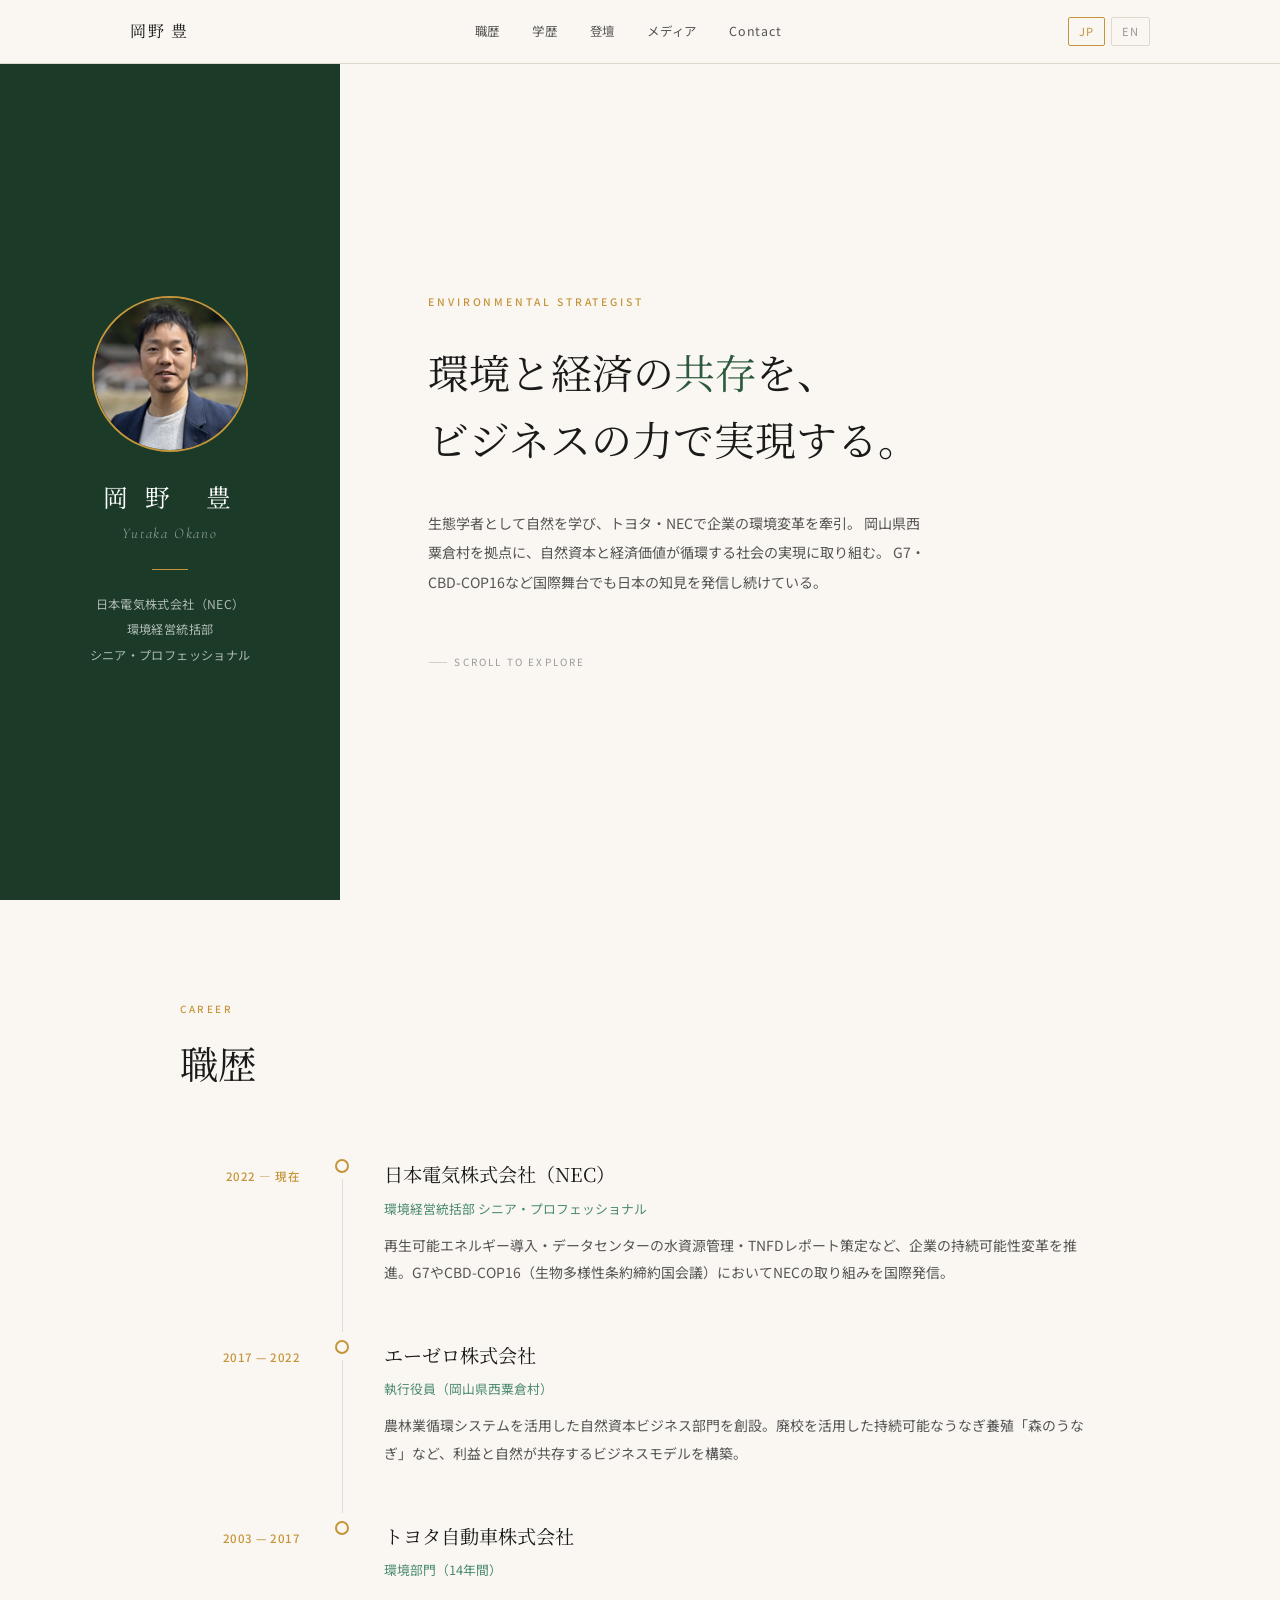
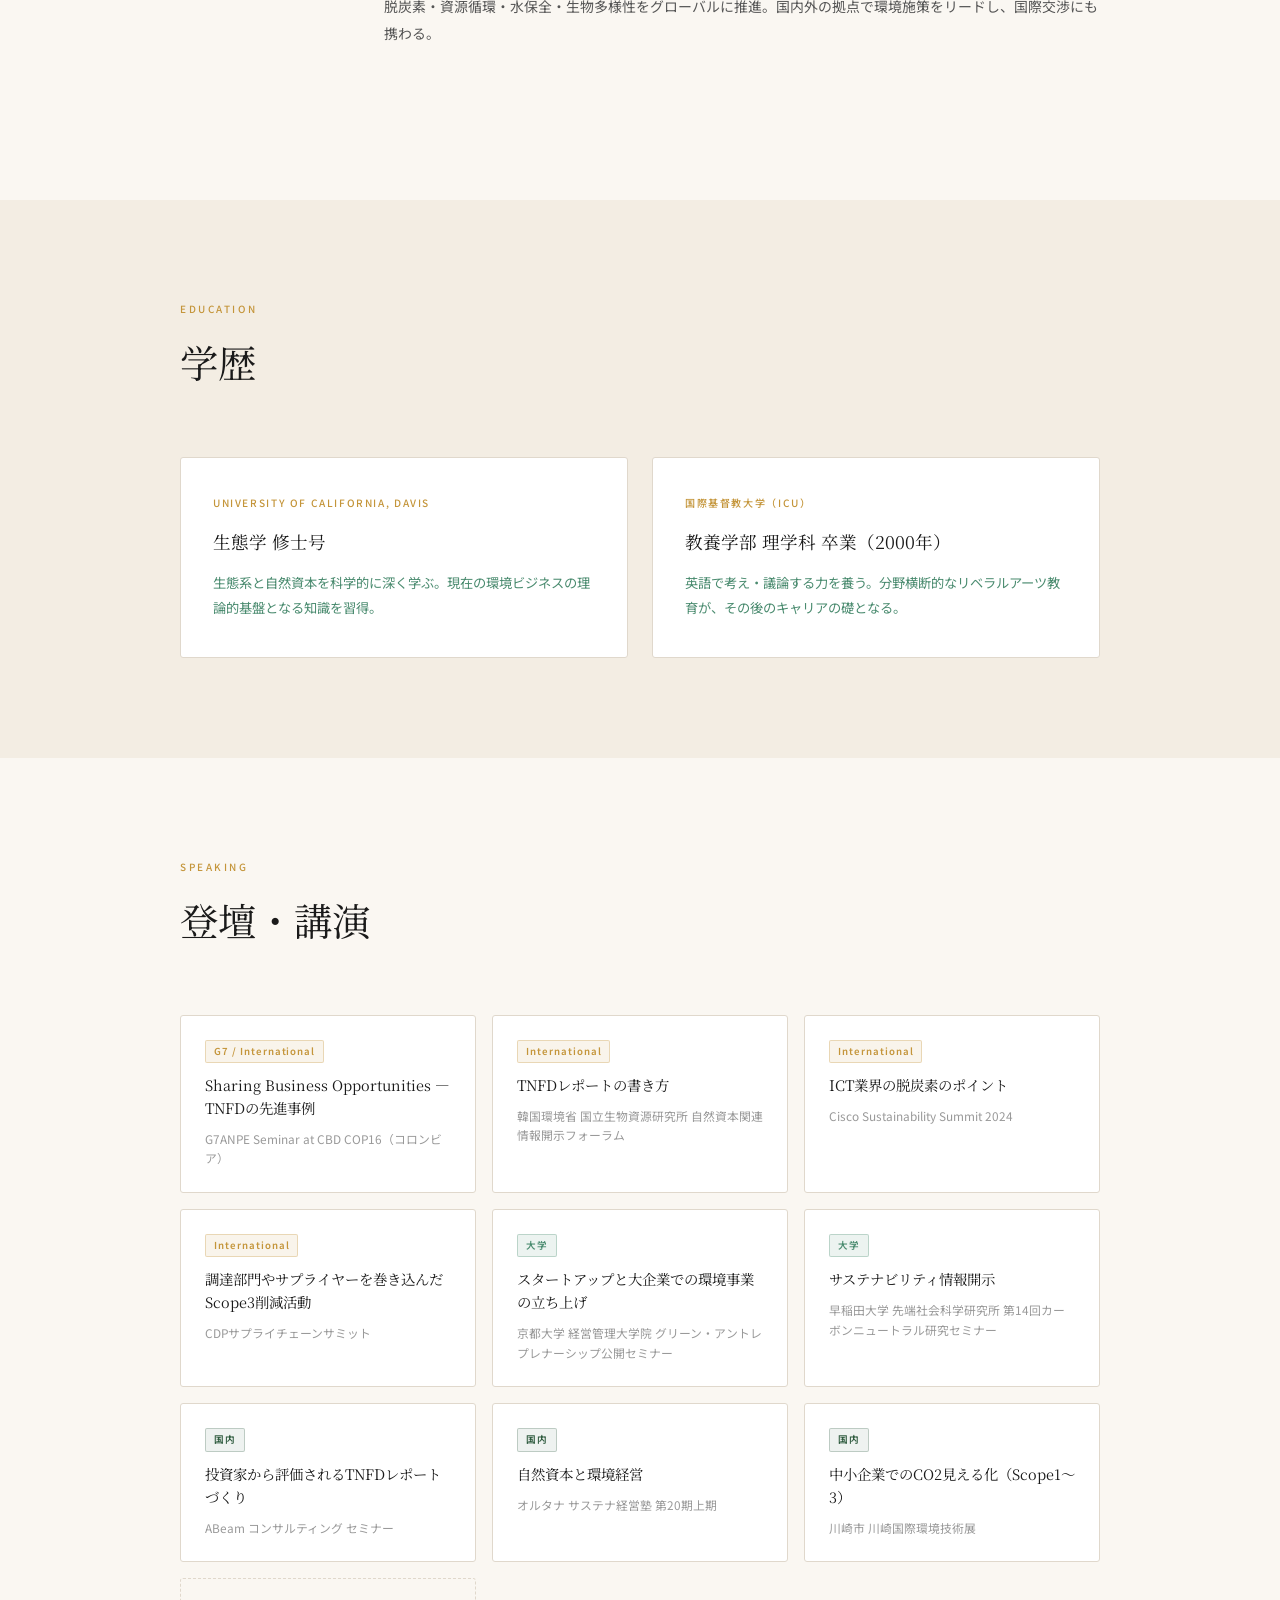
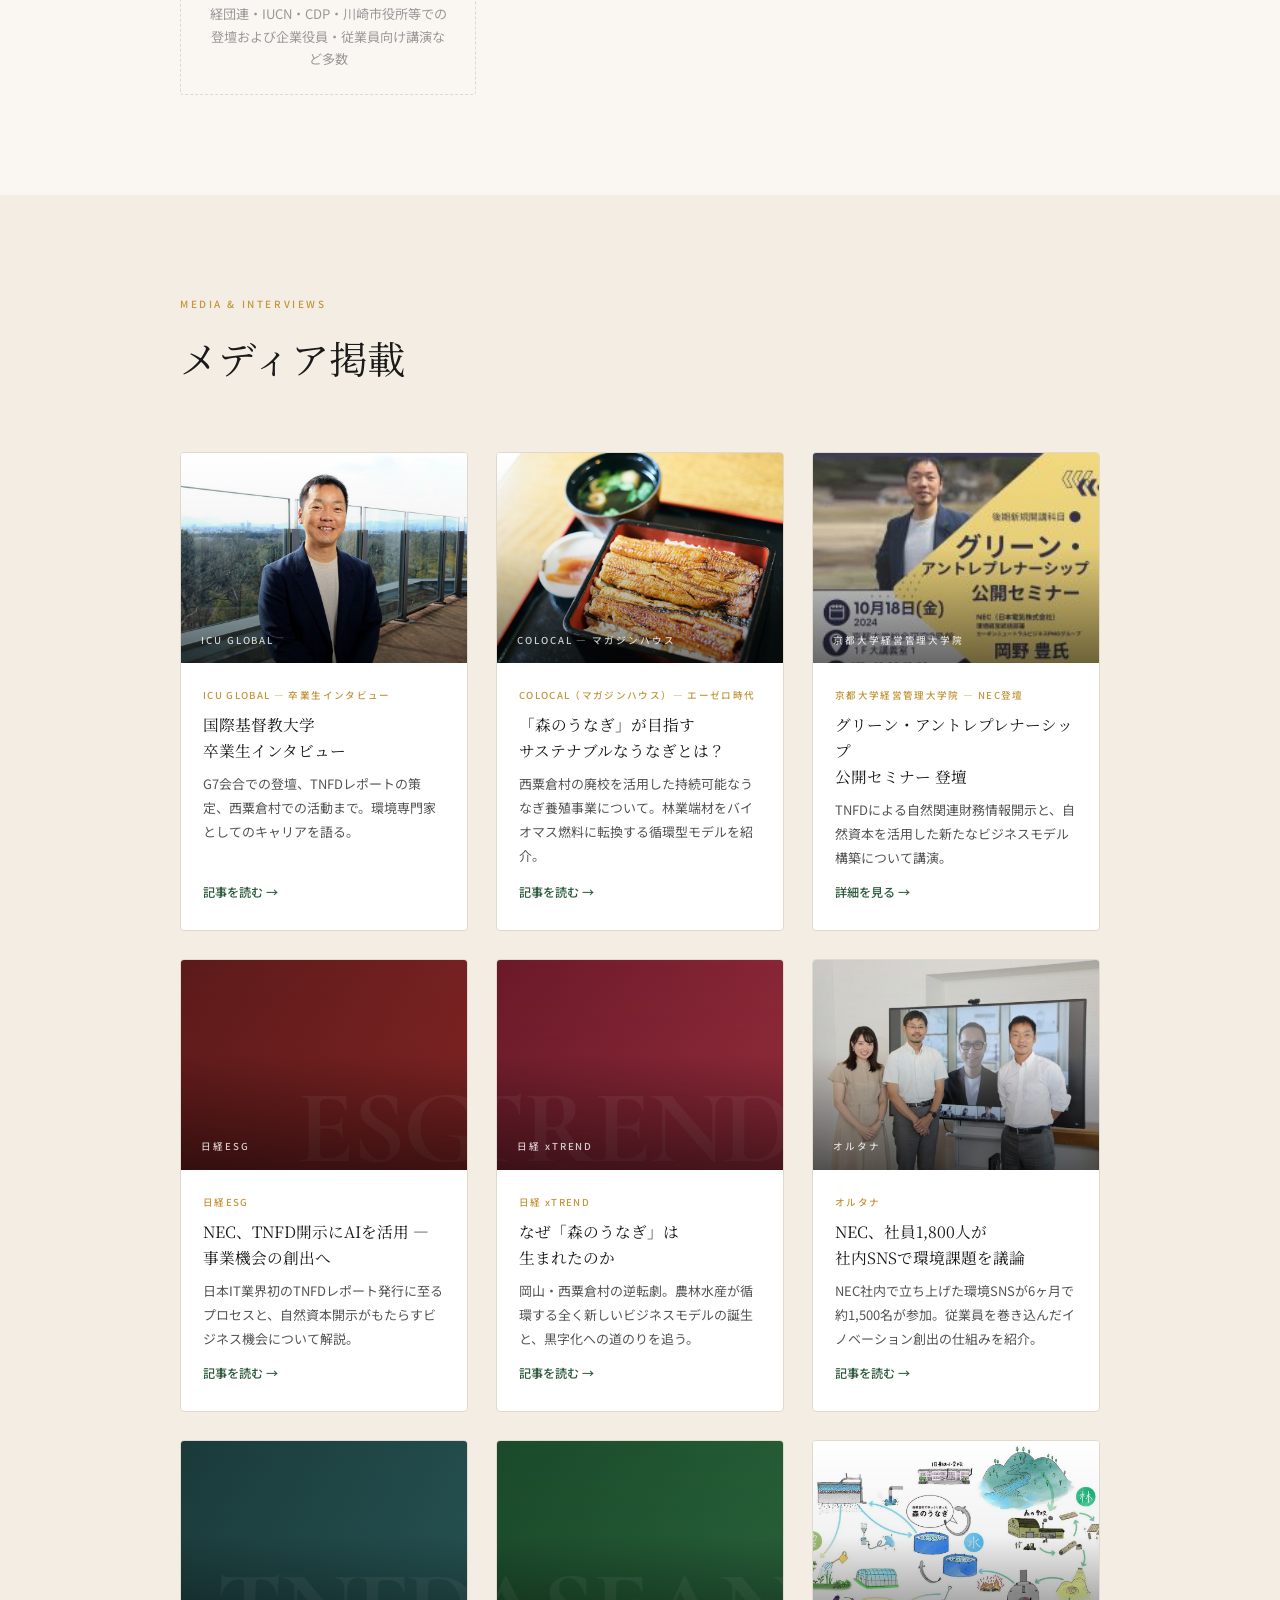
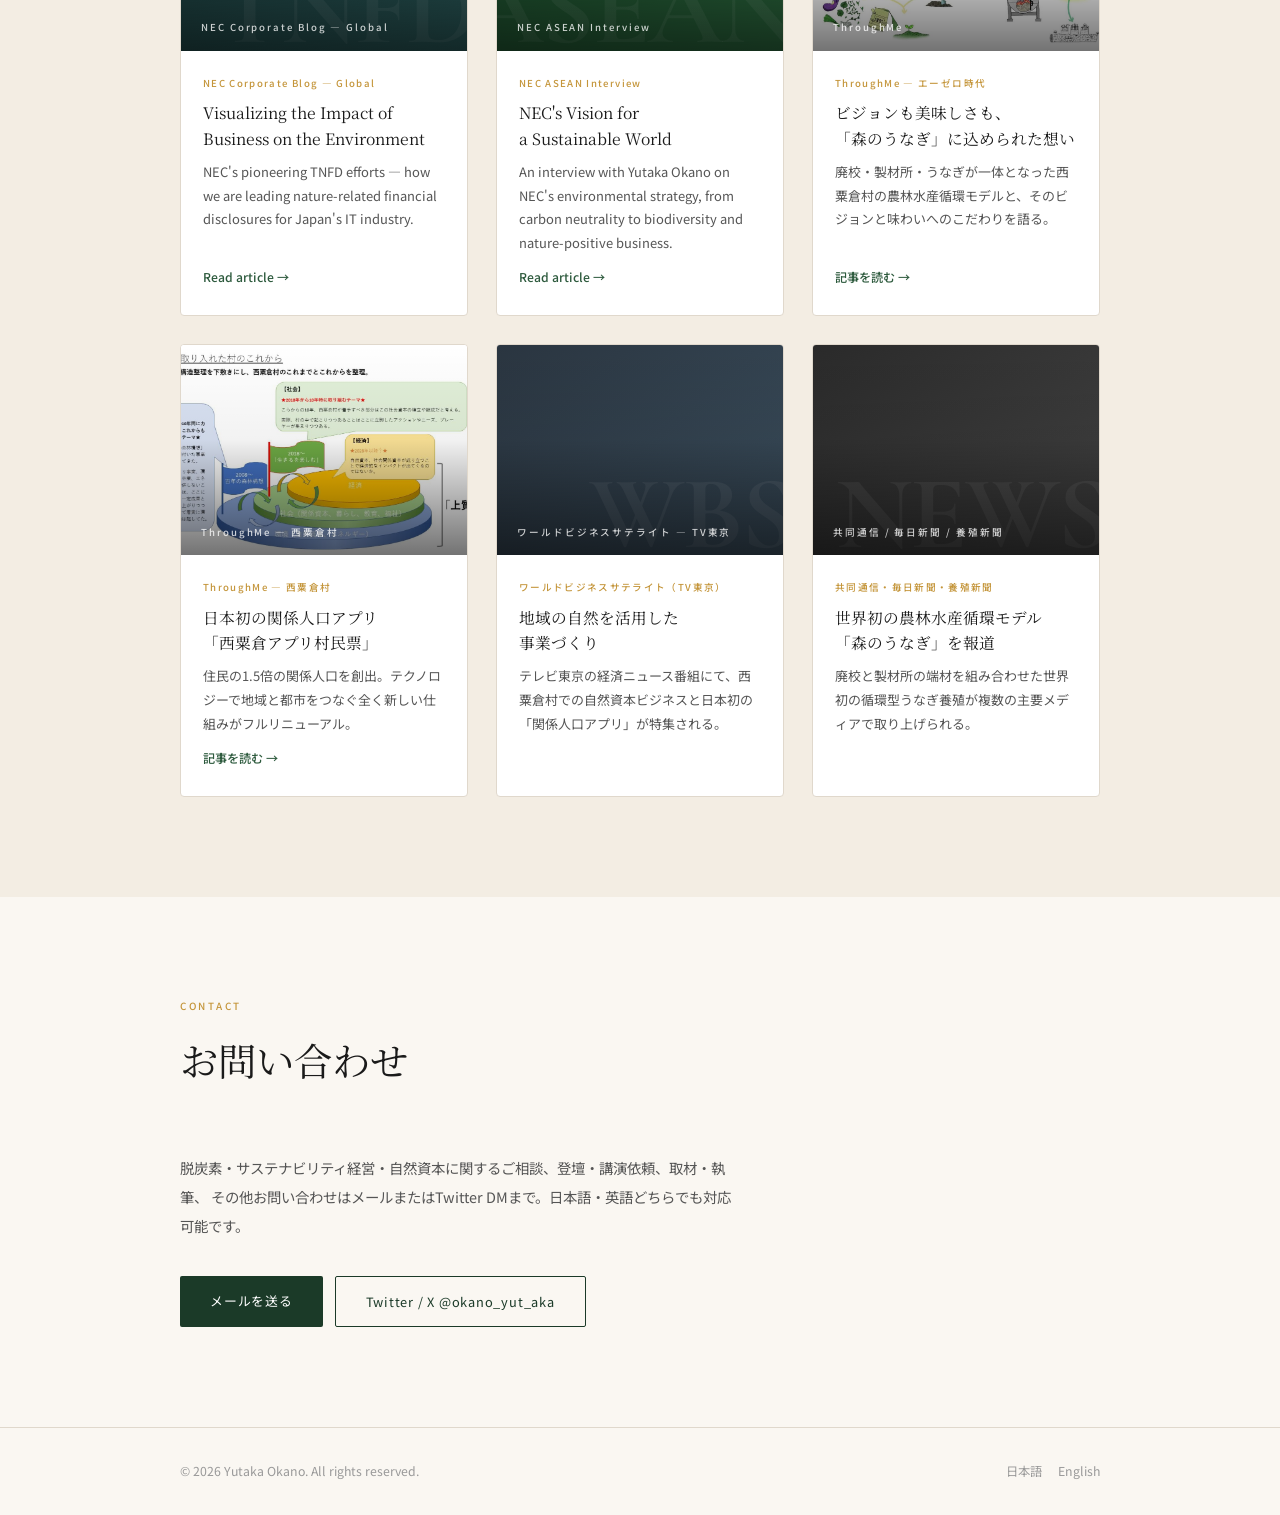
==== commit 7df96c96: "Add media section to index, real photos for 6 cards" ====
--- a/index.html
+++ b/index.html
@@ -19,7 +19,7 @@
         <a href="#career">職歴</a>
         <a href="#education">学歴</a>
         <a href="#talks">登壇</a>
-        <a href="media.html">メディア</a>
+        <a href="#media">メディア</a>
         <a href="#contact">Contact</a>
       </div>
       <div class="lang-switch">
@@ -67,9 +67,7 @@
       <div class="timeline">
 
         <div class="timeline-item">
-          <div class="tl-left">
-            <span class="tl-year">2022 — 現在</span>
-          </div>
+          <div class="tl-left"><span class="tl-year">2022 — 現在</span></div>
           <div class="tl-dot-wrap">
             <div class="tl-dot"></div>
             <div class="tl-line"></div>
@@ -82,9 +80,7 @@
         </div>
 
         <div class="timeline-item">
-          <div class="tl-left">
-            <span class="tl-year">2017 — 2022</span>
-          </div>
+          <div class="tl-left"><span class="tl-year">2017 — 2022</span></div>
           <div class="tl-dot-wrap">
             <div class="tl-dot"></div>
             <div class="tl-line"></div>
@@ -97,9 +93,7 @@
         </div>
 
         <div class="timeline-item">
-          <div class="tl-left">
-            <span class="tl-year">2003 — 2017</span>
-          </div>
+          <div class="tl-left"><span class="tl-year">2003 — 2017</span></div>
           <div class="tl-dot-wrap">
             <div class="tl-dot"></div>
           </div>
@@ -203,8 +197,177 @@
     </div>
   </section>
 
+  <!-- MEDIA -->
+  <section id="media" class="section-alt">
+    <div class="container">
+      <p class="section-label">MEDIA &amp; INTERVIEWS</p>
+      <h2 class="section-title">メディア掲載</h2>
+      <div class="media-grid">
+
+        <a href="https://www.icu.ac.jp/globalicu/en/interviews/global-alumni/YutakaOkano.html"
+           class="media-card" target="_blank" rel="noopener noreferrer">
+          <div class="media-thumb thumb-photo" style="background-image:url('images/media-icu.jpg');background-position:center top;">
+            <span class="thumb-outlet">ICU GLOBAL</span>
+          </div>
+          <div class="media-card-body">
+            <p class="media-label">ICU GLOBAL — 卒業生インタビュー</p>
+            <h2 class="media-title">国際基督教大学<br />卒業生インタビュー</h2>
+            <p class="media-desc">G7会合での登壇、TNFDレポートの策定、西粟倉村での活動まで。環境専門家としてのキャリアを語る。</p>
+            <span class="media-read">記事を読む →</span>
+          </div>
+        </a>
+
+        <a href="https://colocal.jp/topics/think-japan/laboratory/20181208_119742.html"
+           class="media-card" target="_blank" rel="noopener noreferrer">
+          <div class="media-thumb thumb-photo" style="background-image:url('images/media-colocal.jpg');">
+            <span class="thumb-outlet">COLOCAL — マガジンハウス</span>
+          </div>
+          <div class="media-card-body">
+            <p class="media-label">COLOCAL（マガジンハウス）— エーゼロ時代</p>
+            <h2 class="media-title">「森のうなぎ」が目指す<br />サステナブルなうなぎとは？</h2>
+            <p class="media-desc">西粟倉村の廃校を活用した持続可能なうなぎ養殖事業について。林業端材をバイオマス燃料に転換する循環型モデルを紹介。</p>
+            <span class="media-read">記事を読む →</span>
+          </div>
+        </a>
+
+        <a href="https://www.gsm.kyoto-u.ac.jp/event/55279/"
+           class="media-card" target="_blank" rel="noopener noreferrer">
+          <div class="media-thumb thumb-photo" style="background-image:url('images/media-kyoto.jpg');background-position:center top;">
+            <span class="thumb-outlet">京都大学経営管理大学院</span>
+          </div>
+          <div class="media-card-body">
+            <p class="media-label">京都大学経営管理大学院 — NEC登壇</p>
+            <h2 class="media-title">グリーン・アントレプレナーシップ<br />公開セミナー 登壇</h2>
+            <p class="media-desc">TNFDによる自然関連財務情報開示と、自然資本を活用した新たなビジネスモデル構築について講演。</p>
+            <span class="media-read">詳細を見る →</span>
+          </div>
+        </a>
+
+        <a href="https://project.nikkeibp.co.jp/ESG/atcl/column/00005/070100518/"
+           class="media-card" target="_blank" rel="noopener noreferrer">
+          <div class="media-thumb thumb-red">
+            <span class="thumb-bg">ESG</span>
+            <span class="thumb-outlet">日経ESG</span>
+          </div>
+          <div class="media-card-body">
+            <p class="media-label">日経ESG</p>
+            <h2 class="media-title">NEC、TNFD開示にAIを活用 —<br />事業機会の創出へ</h2>
+            <p class="media-desc">日本IT業界初のTNFDレポート発行に至るプロセスと、自然資本開示がもたらすビジネス機会について解説。</p>
+            <span class="media-read">記事を読む →</span>
+          </div>
+        </a>
+
+        <a href="https://xtrend.nikkei.com/atcl/contents/18/00643/00003/"
+           class="media-card" target="_blank" rel="noopener noreferrer">
+          <div class="media-thumb thumb-crimson">
+            <span class="thumb-bg">TREND</span>
+            <span class="thumb-outlet">日経 xTREND</span>
+          </div>
+          <div class="media-card-body">
+            <p class="media-label">日経 xTREND</p>
+            <h2 class="media-title">なぜ「森のうなぎ」は<br />生まれたのか</h2>
+            <p class="media-desc">岡山・西粟倉村の逆転劇。農林水産が循環する全く新しいビジネスモデルの誕生と、黒字化への道のりを追う。</p>
+            <span class="media-read">記事を読む →</span>
+          </div>
+        </a>
+
+        <a href="https://www.alterna.co.jp/128084/"
+           class="media-card" target="_blank" rel="noopener noreferrer">
+          <div class="media-thumb thumb-photo" style="background-image:url('images/media-alterna.jpg');">
+            <span class="thumb-outlet">オルタナ</span>
+          </div>
+          <div class="media-card-body">
+            <p class="media-label">オルタナ</p>
+            <h2 class="media-title">NEC、社員1,800人が<br />社内SNSで環境課題を議論</h2>
+            <p class="media-desc">NEC社内で立ち上げた環境SNSが6ヶ月で約1,500名が参加。従業員を巻き込んだイノベーション創出の仕組みを紹介。</p>
+            <span class="media-read">記事を読む →</span>
+          </div>
+        </a>
+
+        <a href="https://www.nec.com/en/global/corporateblog/202506/02.html"
+           class="media-card" target="_blank" rel="noopener noreferrer">
+          <div class="media-thumb thumb-teal">
+            <span class="thumb-bg">TNFD</span>
+            <span class="thumb-outlet">NEC Corporate Blog — Global</span>
+          </div>
+          <div class="media-card-body">
+            <p class="media-label">NEC Corporate Blog — Global</p>
+            <h2 class="media-title">Visualizing the Impact of<br />Business on the Environment</h2>
+            <p class="media-desc">NEC's pioneering TNFD efforts — how we are leading nature-related financial disclosures for Japan's IT industry.</p>
+            <span class="media-read">Read article →</span>
+          </div>
+        </a>
+
+        <a href="https://asean.nec.com/en_AA/sustainability/202311.html"
+           class="media-card" target="_blank" rel="noopener noreferrer">
+          <div class="media-thumb thumb-emerald">
+            <span class="thumb-bg">ASEAN</span>
+            <span class="thumb-outlet">NEC ASEAN Interview</span>
+          </div>
+          <div class="media-card-body">
+            <p class="media-label">NEC ASEAN Interview</p>
+            <h2 class="media-title">NEC's Vision for<br />a Sustainable World</h2>
+            <p class="media-desc">An interview with Yutaka Okano on NEC's environmental strategy, from carbon neutrality to biodiversity and nature-positive business.</p>
+            <span class="media-read">Read article →</span>
+          </div>
+        </a>
+
+        <a href="https://throughme.jp/meguru_morinounagi/"
+           class="media-card" target="_blank" rel="noopener noreferrer">
+          <div class="media-thumb thumb-photo" style="background-image:url('images/media-throughme-unagi.jpg');">
+            <span class="thumb-outlet">ThroughMe</span>
+          </div>
+          <div class="media-card-body">
+            <p class="media-label">ThroughMe — エーゼロ時代</p>
+            <h2 class="media-title">ビジョンも美味しさも、<br />「森のうなぎ」に込められた想い</h2>
+            <p class="media-desc">廃校・製材所・うなぎが一体となった西粟倉村の農林水産循環モデルと、そのビジョンと味わいへのこだわりを語る。</p>
+            <span class="media-read">記事を読む →</span>
+          </div>
+        </a>
+
+        <a href="https://throughme.jp/deau_nishiawakura_appsonminhyou/"
+           class="media-card" target="_blank" rel="noopener noreferrer">
+          <div class="media-thumb thumb-photo" style="background-image:url('images/media-throughme-app.jpg');">
+            <span class="thumb-outlet">ThroughMe — 西粟倉村</span>
+          </div>
+          <div class="media-card-body">
+            <p class="media-label">ThroughMe — 西粟倉村</p>
+            <h2 class="media-title">日本初の関係人口アプリ<br />「西粟倉アプリ村民票」</h2>
+            <p class="media-desc">住民の1.5倍の関係人口を創出。テクノロジーで地域と都市をつなぐ全く新しい仕組みがフルリニューアル。</p>
+            <span class="media-read">記事を読む →</span>
+          </div>
+        </a>
+
+        <div class="media-card">
+          <div class="media-thumb thumb-slate">
+            <span class="thumb-bg">WBS</span>
+            <span class="thumb-outlet">ワールドビジネスサテライト — TV東京</span>
+          </div>
+          <div class="media-card-body">
+            <p class="media-label">ワールドビジネスサテライト（TV東京）</p>
+            <h2 class="media-title">地域の自然を活用した<br />事業づくり</h2>
+            <p class="media-desc">テレビ東京の経済ニュース番組にて、西粟倉村での自然資本ビジネスと日本初の「関係人口アプリ」が特集される。</p>
+          </div>
+        </div>
+
+        <div class="media-card">
+          <div class="media-thumb thumb-iron">
+            <span class="thumb-bg">NEWS</span>
+            <span class="thumb-outlet">共同通信 / 毎日新聞 / 養殖新聞</span>
+          </div>
+          <div class="media-card-body">
+            <p class="media-label">共同通信・毎日新聞・養殖新聞</p>
+            <h2 class="media-title">世界初の農林水産循環モデル<br />「森のうなぎ」を報道</h2>
+            <p class="media-desc">廃校と製材所の端材を組み合わせた世界初の循環型うなぎ養殖が複数の主要メディアで取り上げられる。</p>
+          </div>
+        </div>
+
+      </div>
+    </div>
+  </section>
+
   <!-- CONTACT -->
-  <section id="contact" class="section-alt">
+  <section id="contact">
     <div class="container">
       <p class="section-label">CONTACT</p>
       <h2 class="section-title">お問い合わせ</h2>
--- a/css/style.css
+++ b/css/style.css
@@ -253,7 +253,7 @@
 }
 
 /* ============================================================
-   CAREER TIMELINE
+   CAREER TIMELINE — Desktop
    ============================================================ */
 .timeline {
   display: flex;
@@ -306,9 +306,7 @@
   margin: 6px 0;
 }
 
-.tl-body {
-  padding-bottom: 52px;
-}
+.tl-body { padding-bottom: 52px; }
 
 .tl-company {
   font-family: 'Noto Serif JP', serif;
@@ -347,9 +345,7 @@
   transition: box-shadow .25s;
 }
 
-.edu-card:hover {
-  box-shadow: 0 8px 28px rgba(0,0,0,0.07);
-}
+.edu-card:hover { box-shadow: 0 8px 28px rgba(0,0,0,0.07); }
 
 .edu-school {
   font-size: 0.63rem;
@@ -393,9 +389,7 @@
   transition: box-shadow .25s;
 }
 
-.talk-item:hover {
-  box-shadow: 0 6px 20px rgba(0,0,0,0.06);
-}
+.talk-item:hover { box-shadow: 0 6px 20px rgba(0,0,0,0.06); }
 
 .talk-tag {
   display: inline-block;
@@ -449,11 +443,7 @@
   margin-bottom: 36px;
 }
 
-.contact-links {
-  display: flex;
-  gap: 12px;
-  flex-wrap: wrap;
-}
+.contact-links { display: flex; gap: 12px; flex-wrap: wrap; }
 
 .btn-primary {
   display: inline-block;
@@ -505,7 +495,7 @@
 .footer-links a:hover { color: var(--gold); }
 
 /* ============================================================
-   MEDIA PAGE — PAGE HEADER
+   MEDIA PAGE — HEADER
    ============================================================ */
 .page-hero {
   padding: calc(var(--nav-h) + 80px) 40px 80px;
@@ -513,17 +503,12 @@
   border-bottom: 1px solid var(--border);
 }
 
-.page-hero .container {
-  max-width: 920px;
-  margin: 0 auto;
-}
+.page-hero .container { max-width: 920px; margin: 0 auto; }
 
 /* ============================================================
    MEDIA CARDS
    ============================================================ */
-.media-section {
-  padding: 80px 40px;
-}
+.media-section { padding: 80px 40px; }
 
 .media-grid {
   display: grid;
@@ -531,66 +516,101 @@
   gap: 28px;
 }
 
+/* Card base — works as both <a> and <div> */
 .media-card {
   border: 1px solid var(--border);
-  border-radius: 3px;
+  border-radius: 4px;
   overflow: hidden;
   background: #fff;
-  transition: box-shadow .25s, transform .25s;
+  transition: box-shadow .28s, transform .28s;
   display: flex;
   flex-direction: column;
-}
-
-.media-card:hover {
-  box-shadow: 0 10px 32px rgba(0,0,0,0.09);
-  transform: translateY(-3px);
-}
-
-.media-card-img {
-  height: 200px;
-  background: var(--green-dark);
-  display: flex;
-  align-items: flex-end;
-  padding: 20px 24px;
+  color: var(--text);
+}
+
+a.media-card:hover {
+  box-shadow: 0 12px 36px rgba(0,0,0,0.1);
+  transform: translateY(-4px);
+  color: var(--text);
+}
+
+/* ── Thumbnail area ── */
+.media-thumb {
+  height: 210px;
   position: relative;
   overflow: hidden;
-}
-
-.media-card-img::before {
+  display: flex;
+  align-items: flex-end;
+  padding: 16px 20px;
+}
+
+/* Gradient overlay (all thumbs) */
+.media-thumb::before {
   content: '';
   position: absolute;
   inset: 0;
-  background: linear-gradient(160deg, rgba(45,90,61,0.6) 0%, rgba(27,58,40,0.95) 100%);
-}
-
-.media-card-img.img-gold::before {
-  background: linear-gradient(160deg, rgba(196,149,58,0.4) 0%, rgba(27,58,40,0.9) 100%);
-}
-
-.media-card-img.img-neutral::before {
-  background: linear-gradient(160deg, rgba(74,139,111,0.5) 0%, rgba(27,58,40,0.92) 100%);
-}
-
-.media-outlet-badge {
+  background: linear-gradient(to top, rgba(0,0,0,0.55) 0%, rgba(0,0,0,0.05) 55%, transparent 100%);
+  z-index: 1;
+}
+
+/* Large watermark text */
+.thumb-bg {
+  position: absolute;
+  right: -0.1em;
+  bottom: -0.1em;
+  font-size: 6.5rem;
+  font-weight: 700;
+  font-family: 'Cormorant Garamond', serif;
+  color: rgba(255,255,255,0.07);
+  line-height: 1;
+  letter-spacing: -0.02em;
+  pointer-events: none;
+  user-select: none;
+  white-space: nowrap;
+  z-index: 0;
+}
+
+/* Outlet label pinned to bottom-left */
+.thumb-outlet {
   position: relative;
-  z-index: 1;
-  font-size: 0.65rem;
-  letter-spacing: 0.18em;
-  color: rgba(255,255,255,0.75);
+  z-index: 2;
+  font-size: 0.6rem;
+  letter-spacing: 0.2em;
+  color: rgba(255,255,255,0.78);
   font-weight: 500;
   line-height: 1.5;
 }
 
+/* ── Thumbnail color variants ── */
+.thumb-forest  { background: linear-gradient(140deg, #1b3a28 0%, #2d5a3d 100%); }
+.thumb-navy    { background: linear-gradient(140deg, #1a2744 0%, #2a3a5c 100%); }
+.thumb-red     { background: linear-gradient(140deg, #5c1a1a 0%, #8b2626 100%); }
+.thumb-crimson { background: linear-gradient(140deg, #6b1a2a 0%, #a03040 100%); }
+.thumb-teal    { background: linear-gradient(140deg, #1a3a3a 0%, #2a5a5a 100%); }
+.thumb-emerald { background: linear-gradient(140deg, #1a4a2a 0%, #2d6b40 100%); }
+.thumb-moss    { background: linear-gradient(140deg, #283520 0%, #3d5c2a 100%); }
+.thumb-slate   { background: linear-gradient(140deg, #2a3540 0%, #3a4d5c 100%); }
+.thumb-amber   { background: linear-gradient(140deg, #3a2a10 0%, #5c4020 100%); }
+.thumb-earth   { background: linear-gradient(140deg, #3a2a18 0%, #603c20 100%); }
+.thumb-iron    { background: linear-gradient(140deg, #2a2a2a 0%, #424242 100%); }
+
+/* ── Photo thumbnail ── */
+.thumb-photo {
+  background-size: cover;
+  background-position: center;
+}
+
+/* ── Card body ── */
 .media-card-body {
-  padding: 28px 26px;
+  padding: 24px 22px 26px;
   display: flex;
   flex-direction: column;
   flex: 1;
-  gap: 10px;
+  gap: 8px;
 }
 
 .media-label {
-  font-size: 0.62rem;
+  font-size: 0.6rem;
   letter-spacing: 0.14em;
   color: var(--gold);
   font-weight: 500;
@@ -598,107 +618,143 @@
 
 .media-title {
   font-family: 'Noto Serif JP', serif;
-  font-size: 1rem;
-  font-weight: 400;
-  color: var(--text);
-  line-height: 1.6;
+  font-size: 0.98rem;
+  font-weight: 400;
+  color: var(--text);
+  line-height: 1.65;
 }
 
 .media-desc {
-  font-size: 0.82rem;
+  font-size: 0.81rem;
   color: var(--text-body);
   line-height: 1.85;
   flex: 1;
 }
 
-.media-link {
-  font-size: 0.78rem;
+.media-read {
+  font-size: 0.76rem;
   color: var(--green-mid);
   font-weight: 500;
-  letter-spacing: 0.02em;
   margin-top: 4px;
   display: inline-block;
-}
-
-.media-link:hover { color: var(--gold); }
-
-/* ============================================================
-   RESPONSIVE — TABLET
+  transition: color .2s;
+}
+
+a.media-card:hover .media-read { color: var(--gold); }
+
+/* ============================================================
+   RESPONSIVE — TABLET (960px)
    ============================================================ */
 @media (max-width: 960px) {
   #hero { grid-template-columns: 280px 1fr; }
-  .hero-main { padding: 60px 56px; }
+  .hero-main { padding: 60px 52px; }
   .talks-grid { grid-template-columns: 1fr 1fr; }
   .media-grid { grid-template-columns: 1fr 1fr; }
 }
 
 /* ============================================================
-   RESPONSIVE — MOBILE
+   RESPONSIVE — MOBILE (700px)
    ============================================================ */
 @media (max-width: 700px) {
-  /* Hero: stack vertically */
+
+  /* ── Hero: stack vertically ── */
   #hero {
     grid-template-columns: 1fr;
-    grid-template-rows: auto auto;
+    min-height: auto;
   }
 
   .hero-sidebar {
     position: static;
     height: auto;
-    padding: 80px 32px 48px;
-  }
-
-  .hero-photo {
-    width: 120px;
-    height: 120px;
-  }
+    padding: 72px 32px 44px;
+  }
+
+  .hero-photo { width: 120px; height: 120px; }
 
   .hero-main {
-    padding: 48px 28px 64px;
+    padding: 44px 28px 60px;
     justify-content: flex-start;
   }
 
   .hero-bio { max-width: 100%; }
 
-  /* Nav */
+  /* ── Nav ── */
   .nav-links { display: none; }
   .nav-inner { padding: 0 20px; }
 
-  /* Sections */
+  /* ── Sections ── */
   section:not(#hero) { padding: 72px 24px; }
-  .page-hero { padding: calc(var(--nav-h) + 48px) 24px 56px; }
-  .media-section { padding: 56px 24px; }
-
-  /* Timeline */
+  .page-hero { padding: calc(var(--nav-h) + 48px) 24px 52px; }
+  .media-section { padding: 52px 24px; }
+
+  /* ── Career Timeline — mobile redesign ── */
+  .timeline {
+    padding-left: 24px;
+    border-left: 1px solid #ddd;
+    position: relative;
+  }
+
   .timeline-item {
-    grid-template-columns: 0 24px 1fr;
-    gap: 0 16px;
-  }
-  .tl-left { display: none; }
-
-  /* Education */
+    display: block;          /* override grid */
+    position: relative;
+    padding-bottom: 36px;
+  }
+
+  /* Dot via pseudo-element, centered on the border-left line */
+  .timeline-item::before {
+    content: '';
+    position: absolute;
+    left: -31px;             /* -(24px padding + 1px border + 6px half-dot) */
+    top: 4px;
+    width: 12px;
+    height: 12px;
+    border-radius: 50%;
+    border: 2px solid var(--gold);
+    background: var(--cream);
+    z-index: 1;
+  }
+
+  .section-alt .timeline-item::before {
+    background: var(--cream-2);
+  }
+
+  /* Hide original grid-based dot/line */
+  .tl-dot-wrap { display: none; }
+
+  /* Show year above company name */
+  .tl-left {
+    display: block;
+    text-align: left;
+    margin-bottom: 5px;
+  }
+
+  .tl-body { padding-bottom: 0; }
+
+  /* ── Education ── */
   .edu-grid { grid-template-columns: 1fr; }
 
-  /* Talks */
+  /* ── Talks ── */
   .talks-grid { grid-template-columns: 1fr; }
 
-  /* Media */
+  /* ── Media ── */
   .media-grid { grid-template-columns: 1fr; }
 
-  /* Footer */
+  /* ── Footer ── */
   .footer-inner {
     flex-direction: column;
     gap: 8px;
     text-align: center;
   }
 
-  /* Buttons */
+  /* ── Buttons ── */
   .contact-links { flex-direction: column; }
   .btn-primary, .btn-outline { text-align: center; }
 }
 
 @media (max-width: 400px) {
   .hero-name { font-size: 1.35rem; }
-  .hero-headline { font-size: 1.6rem; }
+  .hero-headline { font-size: 1.65rem; }
   .section-title { font-size: 1.7rem; }
-}
+  .media-thumb { height: 180px; }
+  .thumb-bg { font-size: 5rem; }
+}
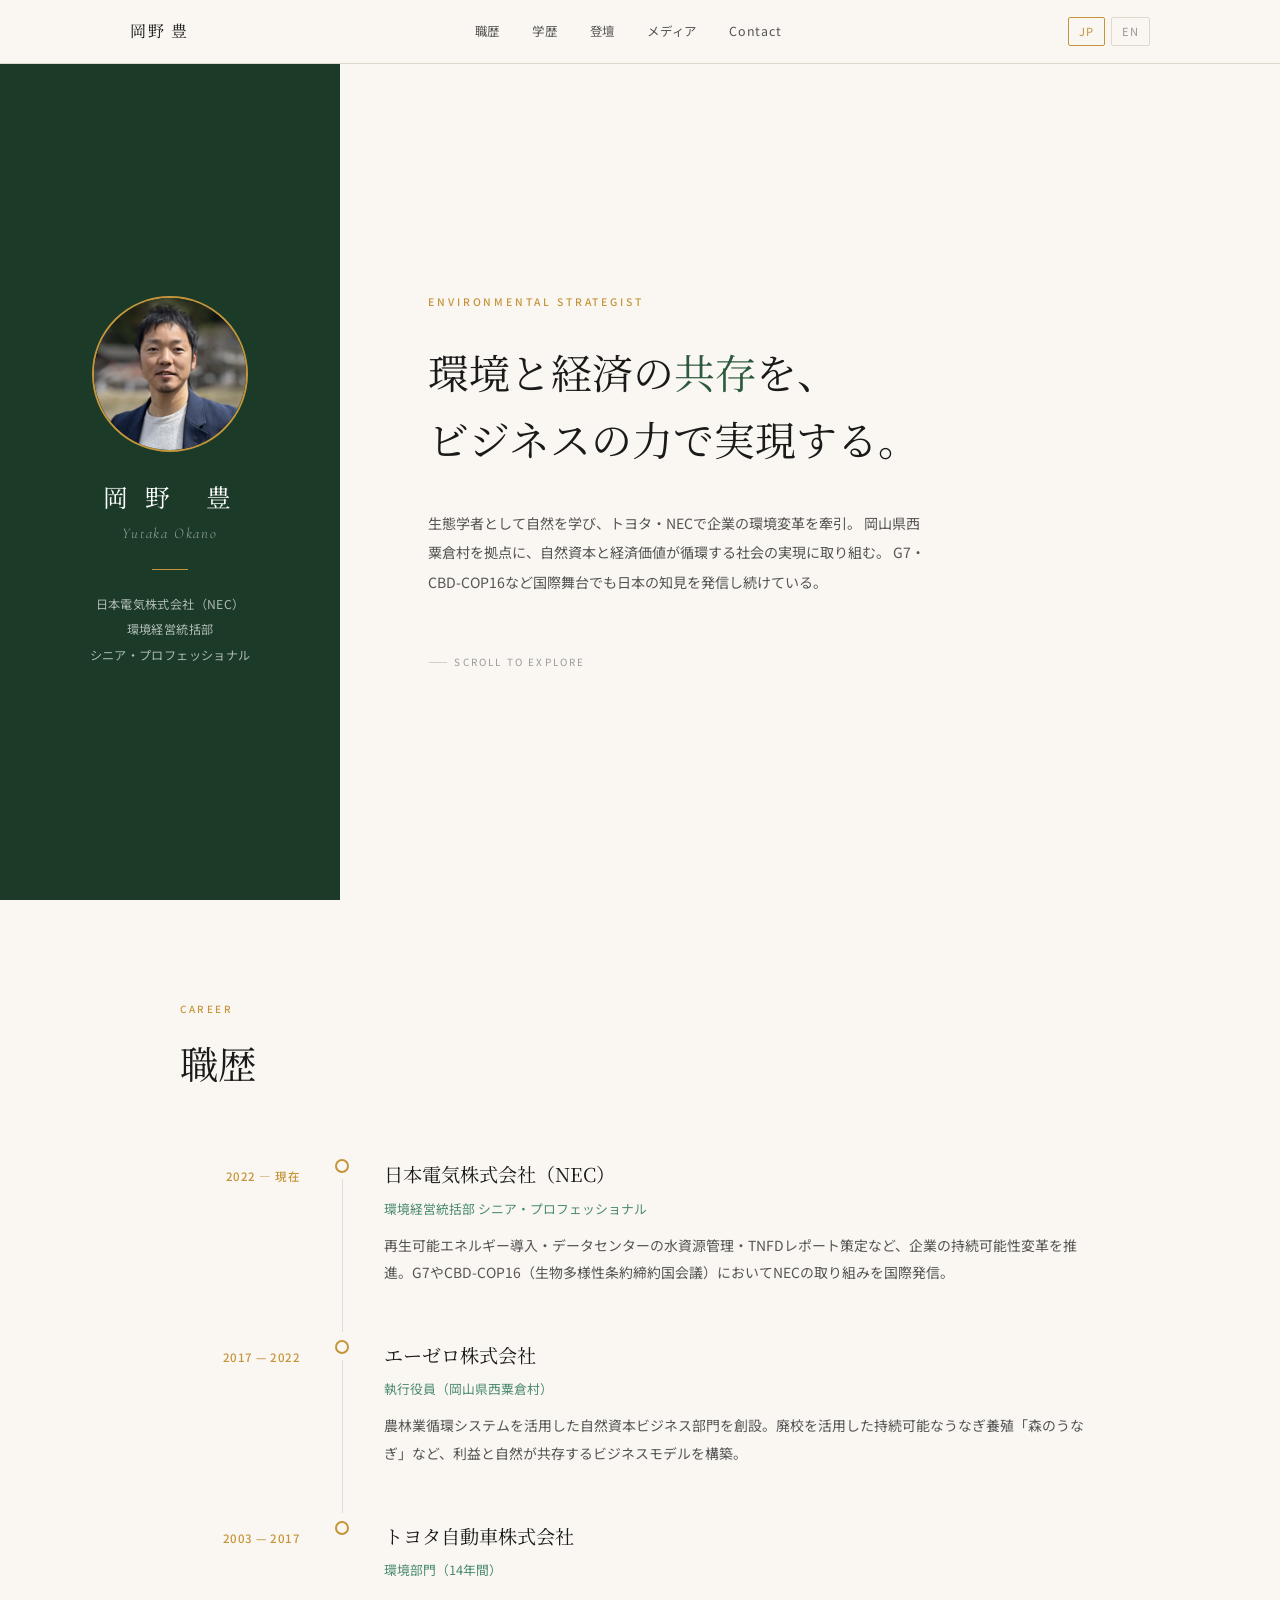
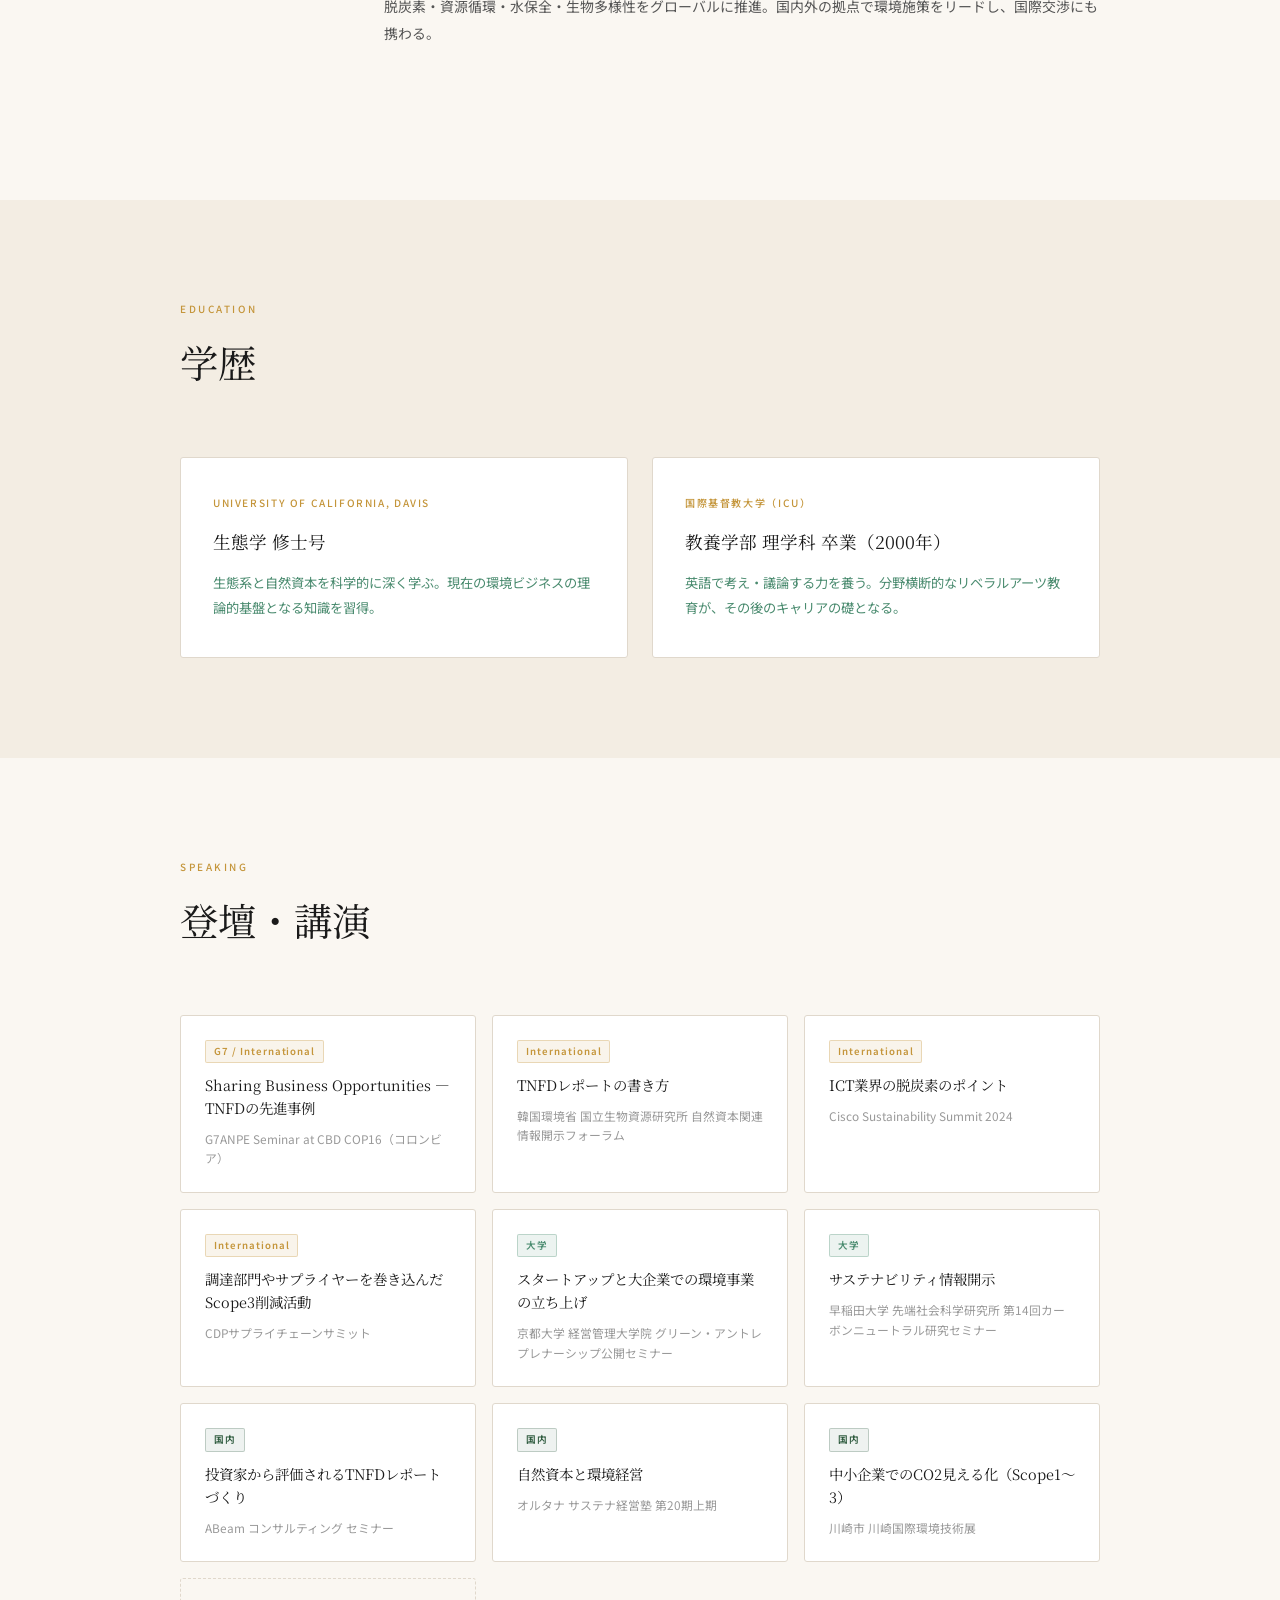
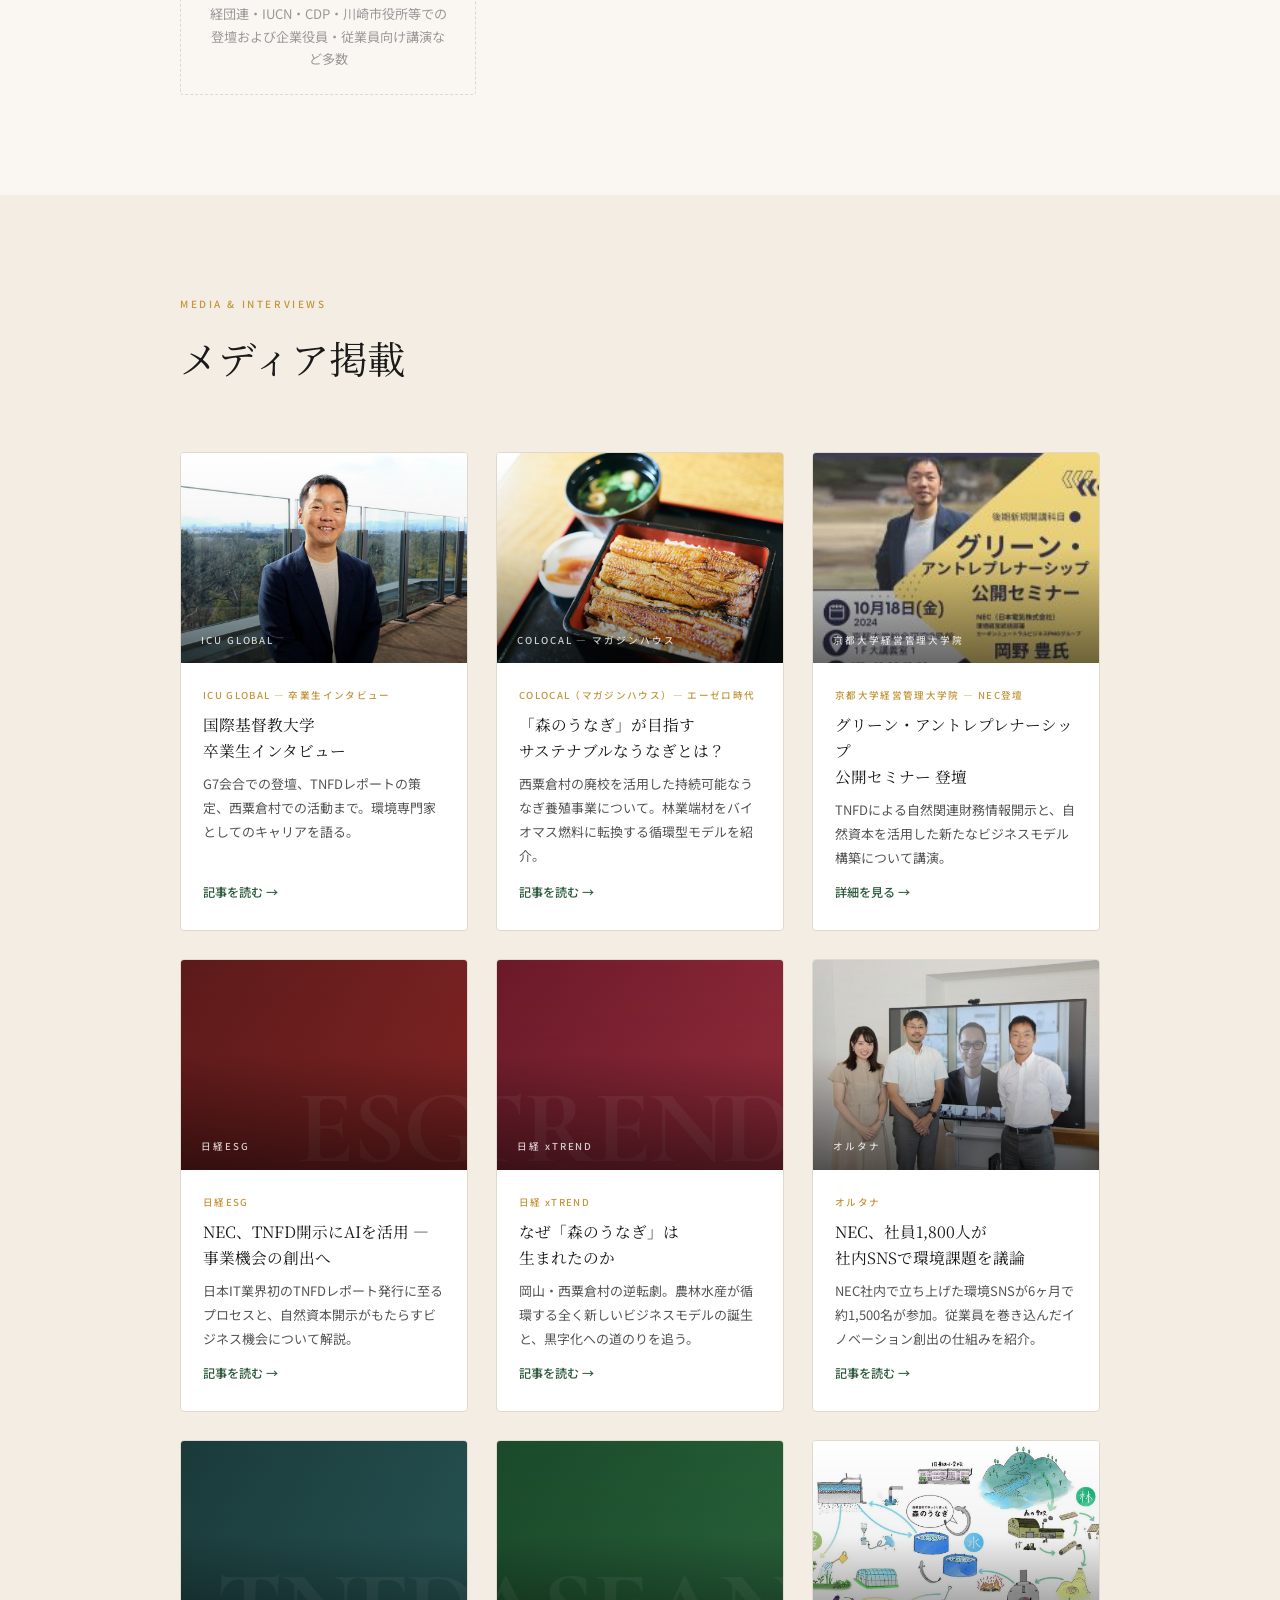
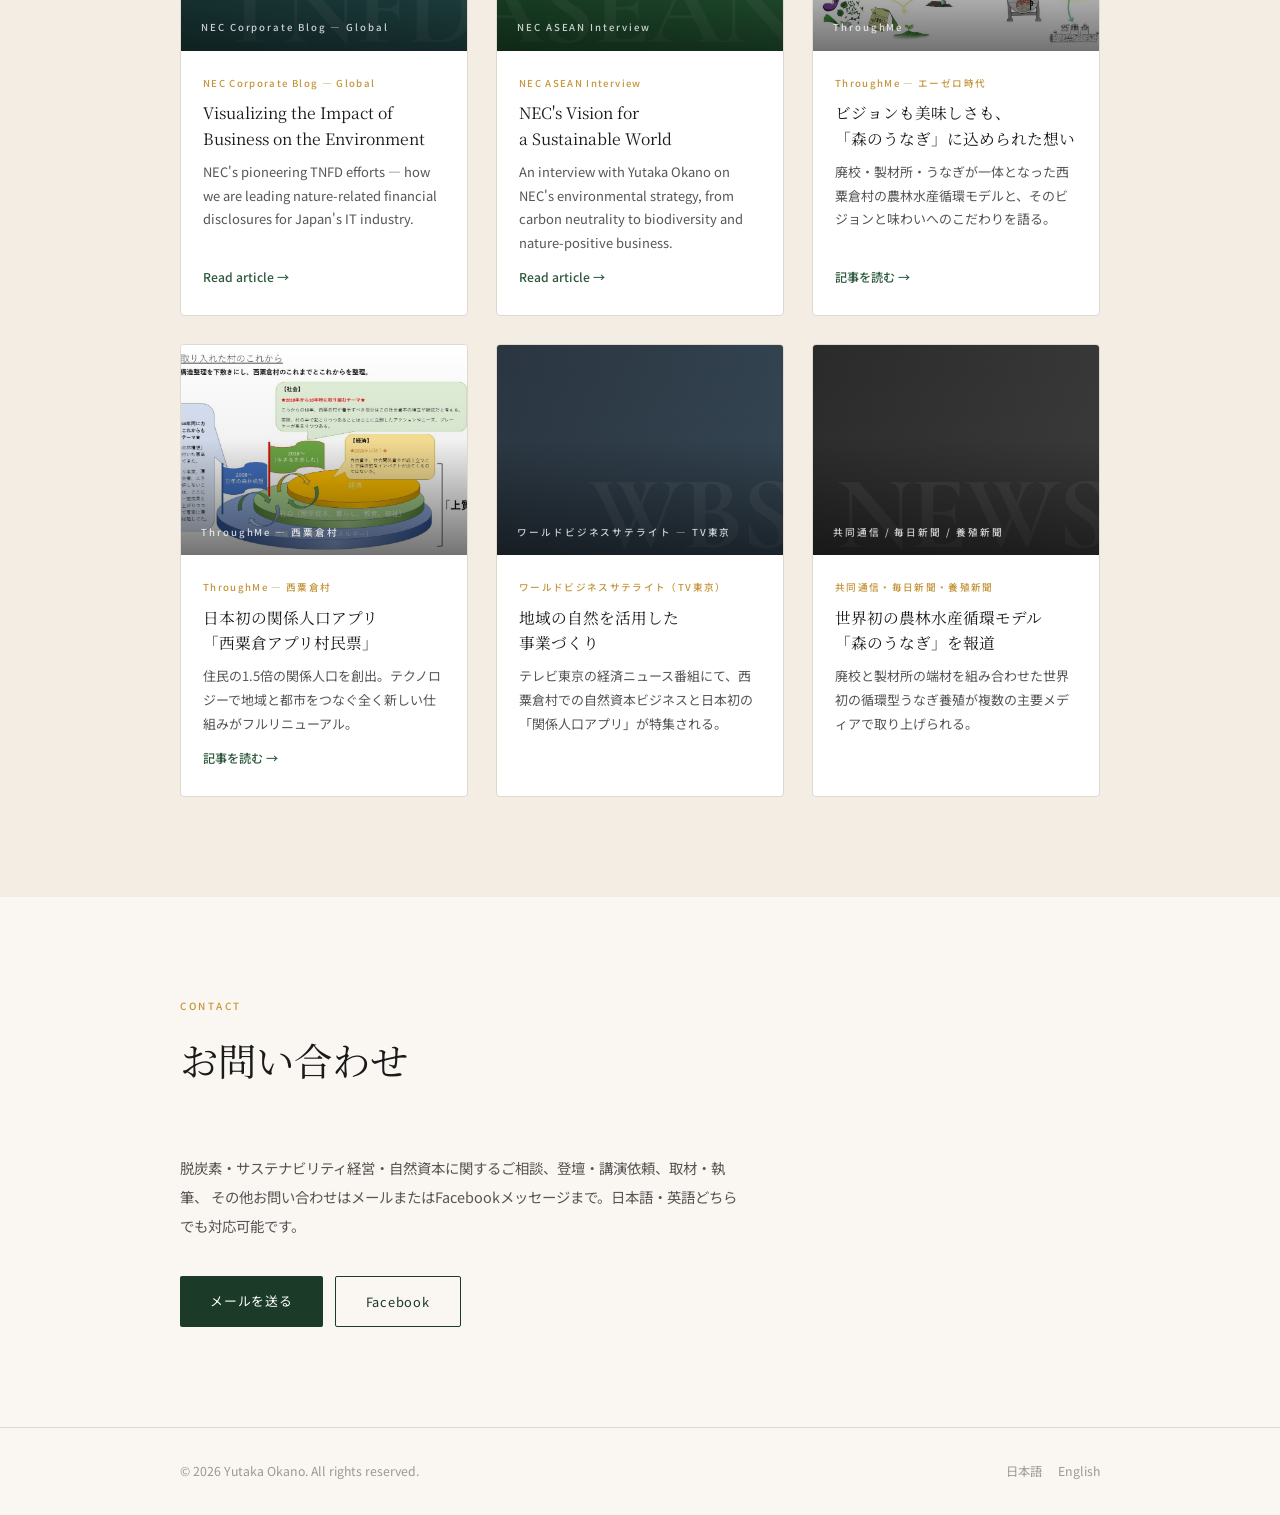
==== commit fc0dd24a: "Replace Twitter/X with Facebook link" ====
--- a/index.html
+++ b/index.html
@@ -373,11 +373,11 @@
       <h2 class="section-title">お問い合わせ</h2>
       <p class="contact-text">
         脱炭素・サステナビリティ経営・自然資本に関するご相談、登壇・講演依頼、取材・執筆、
-        その他お問い合わせはメールまたはTwitter DMまで。日本語・英語どちらでも対応可能です。
+        その他お問い合わせはメールまたはFacebookメッセージまで。日本語・英語どちらでも対応可能です。
       </p>
       <div class="contact-links">
         <a href="mailto:yutakaokano1977@gmail.com" class="btn-primary">メールを送る</a>
-        <a href="https://twitter.com/okano_yut_aka" target="_blank" rel="noopener" class="btn-outline">Twitter / X @okano_yut_aka</a>
+        <a href="https://www.facebook.com/yutaka.okano.94" target="_blank" rel="noopener" class="btn-outline">Facebook</a>
       </div>
     </div>
   </section>
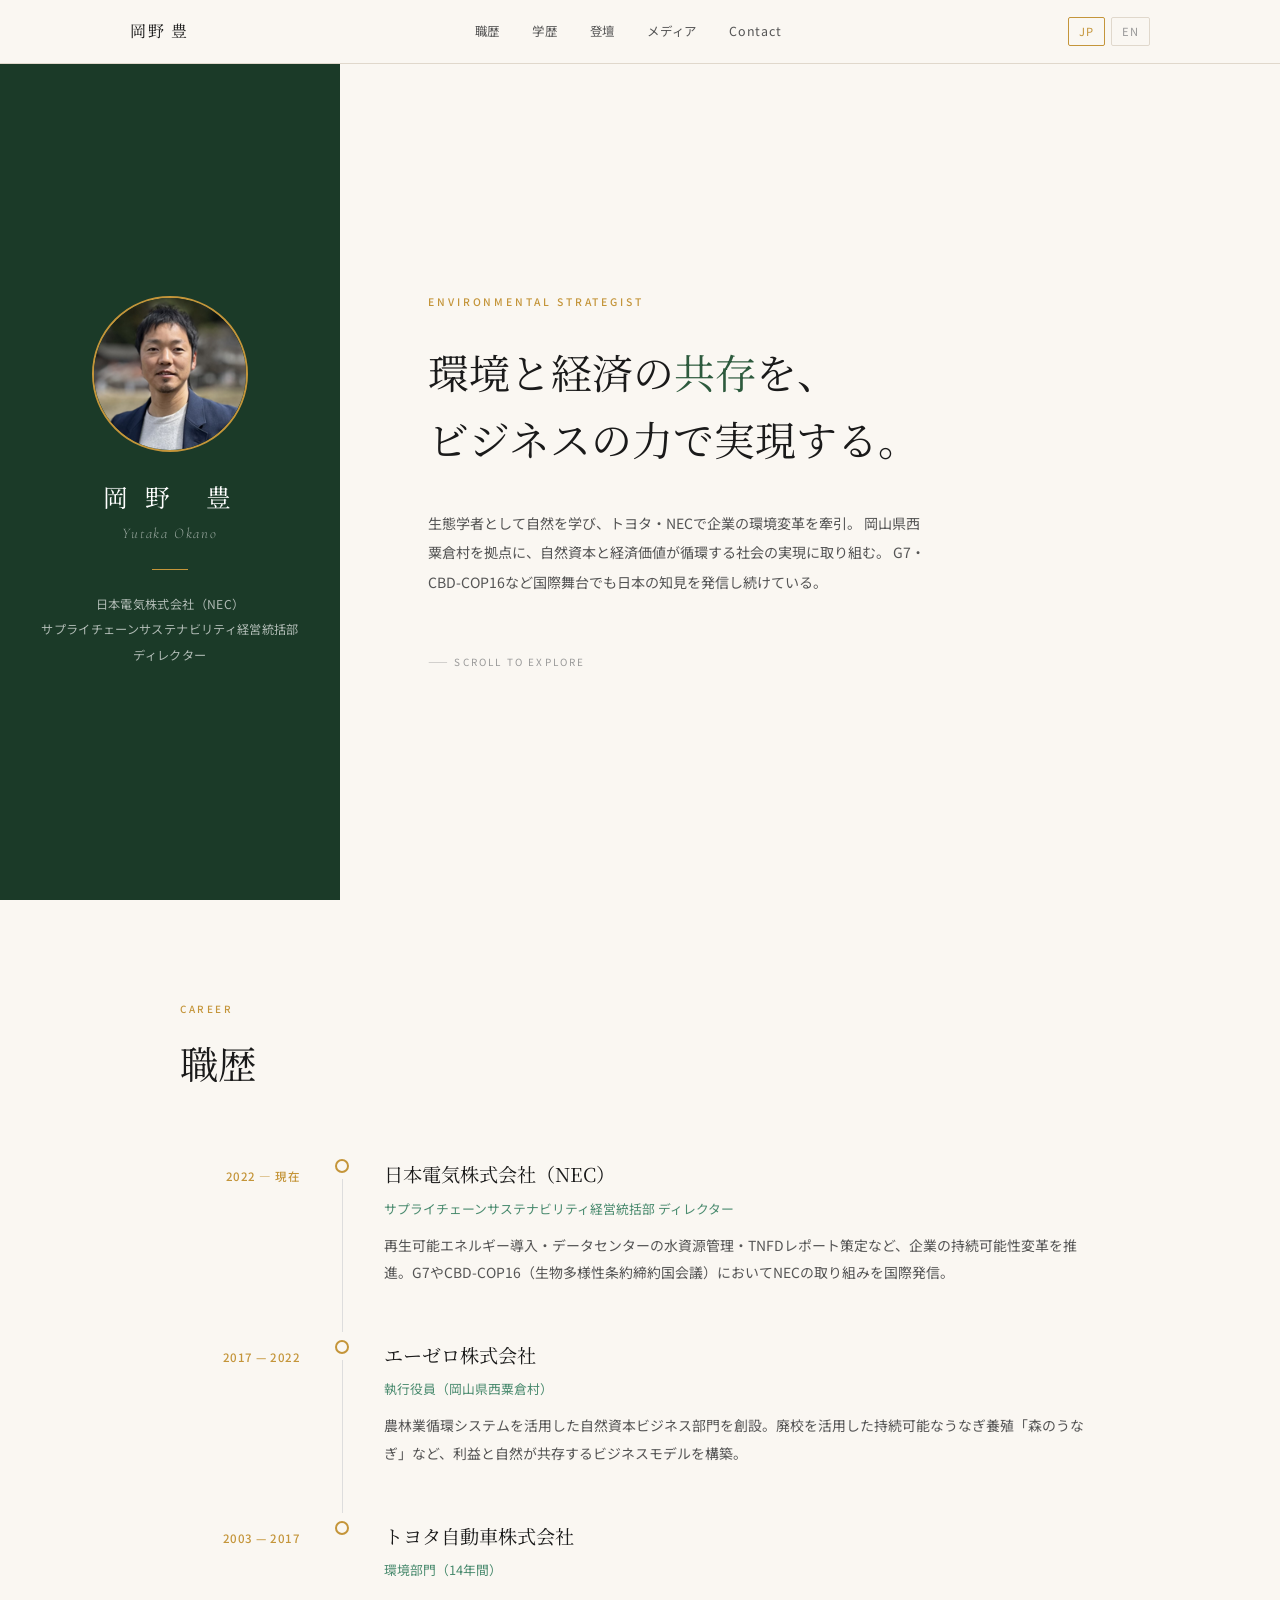
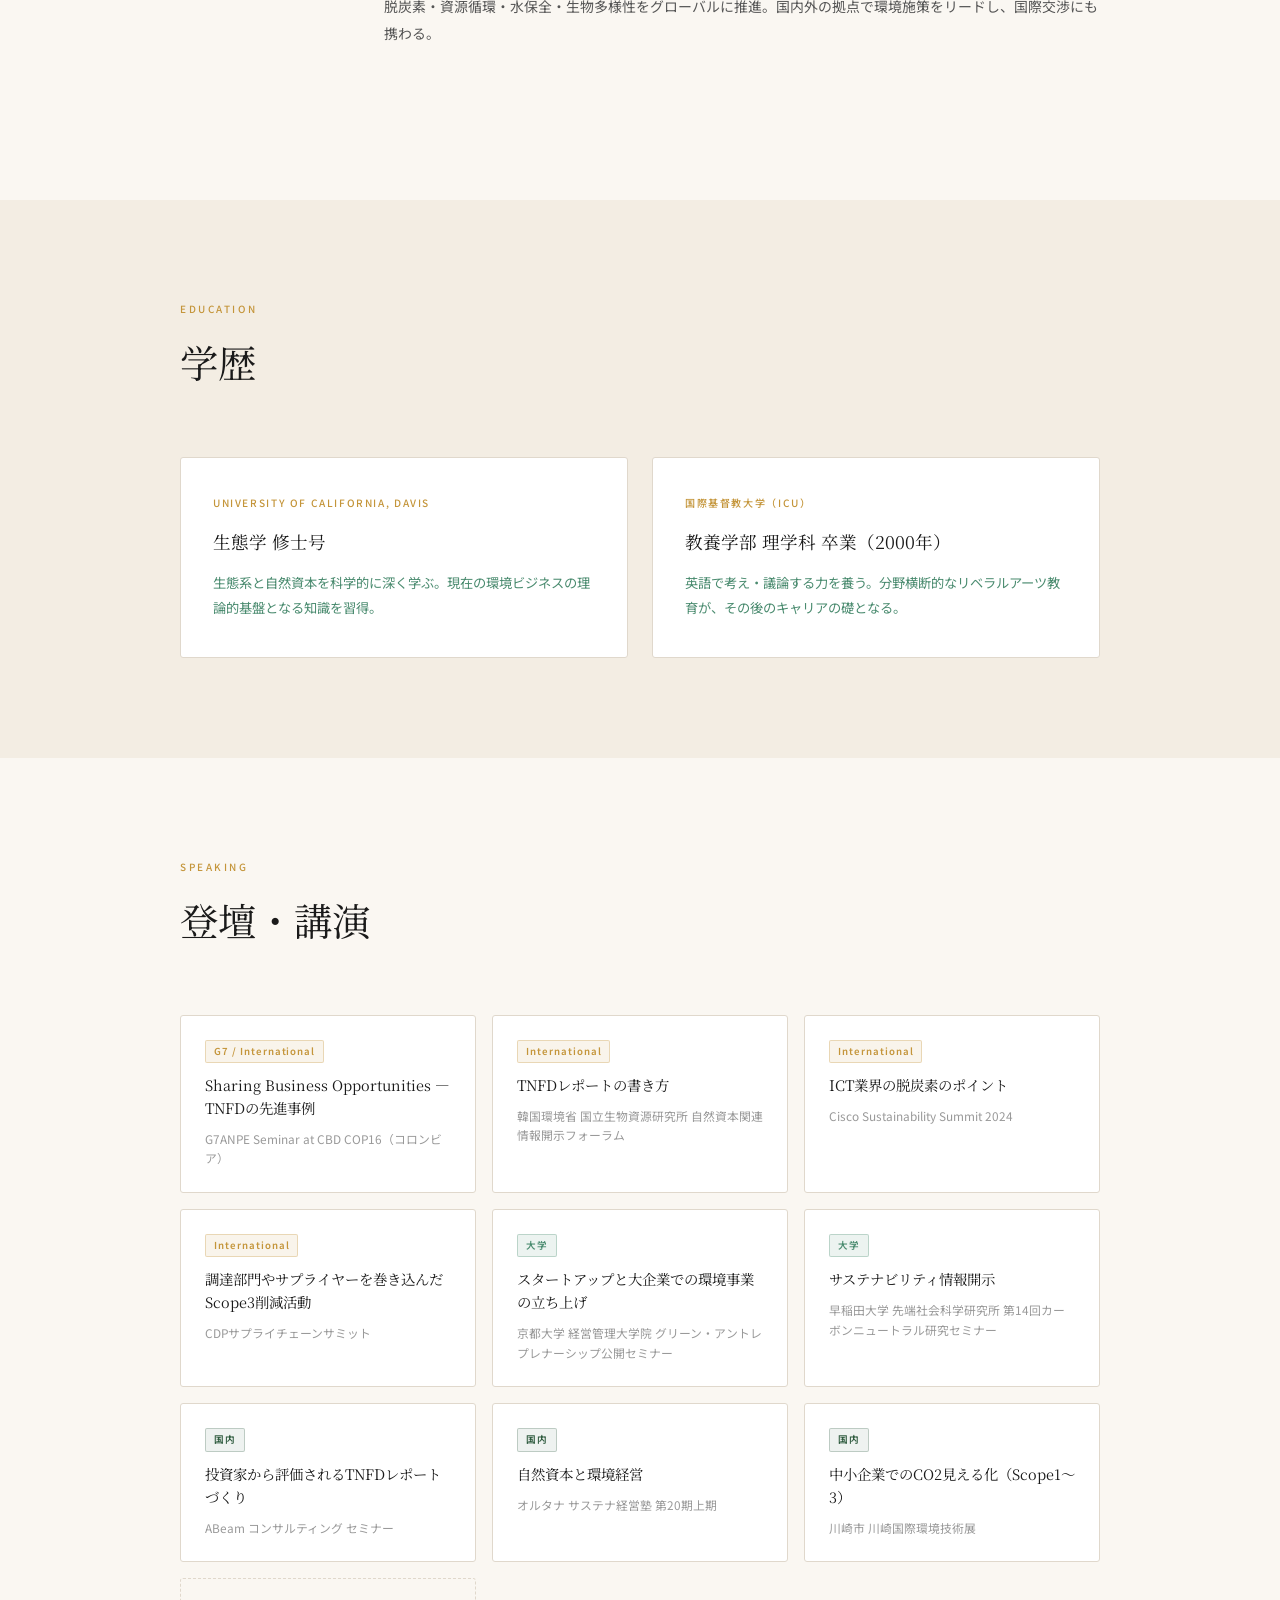
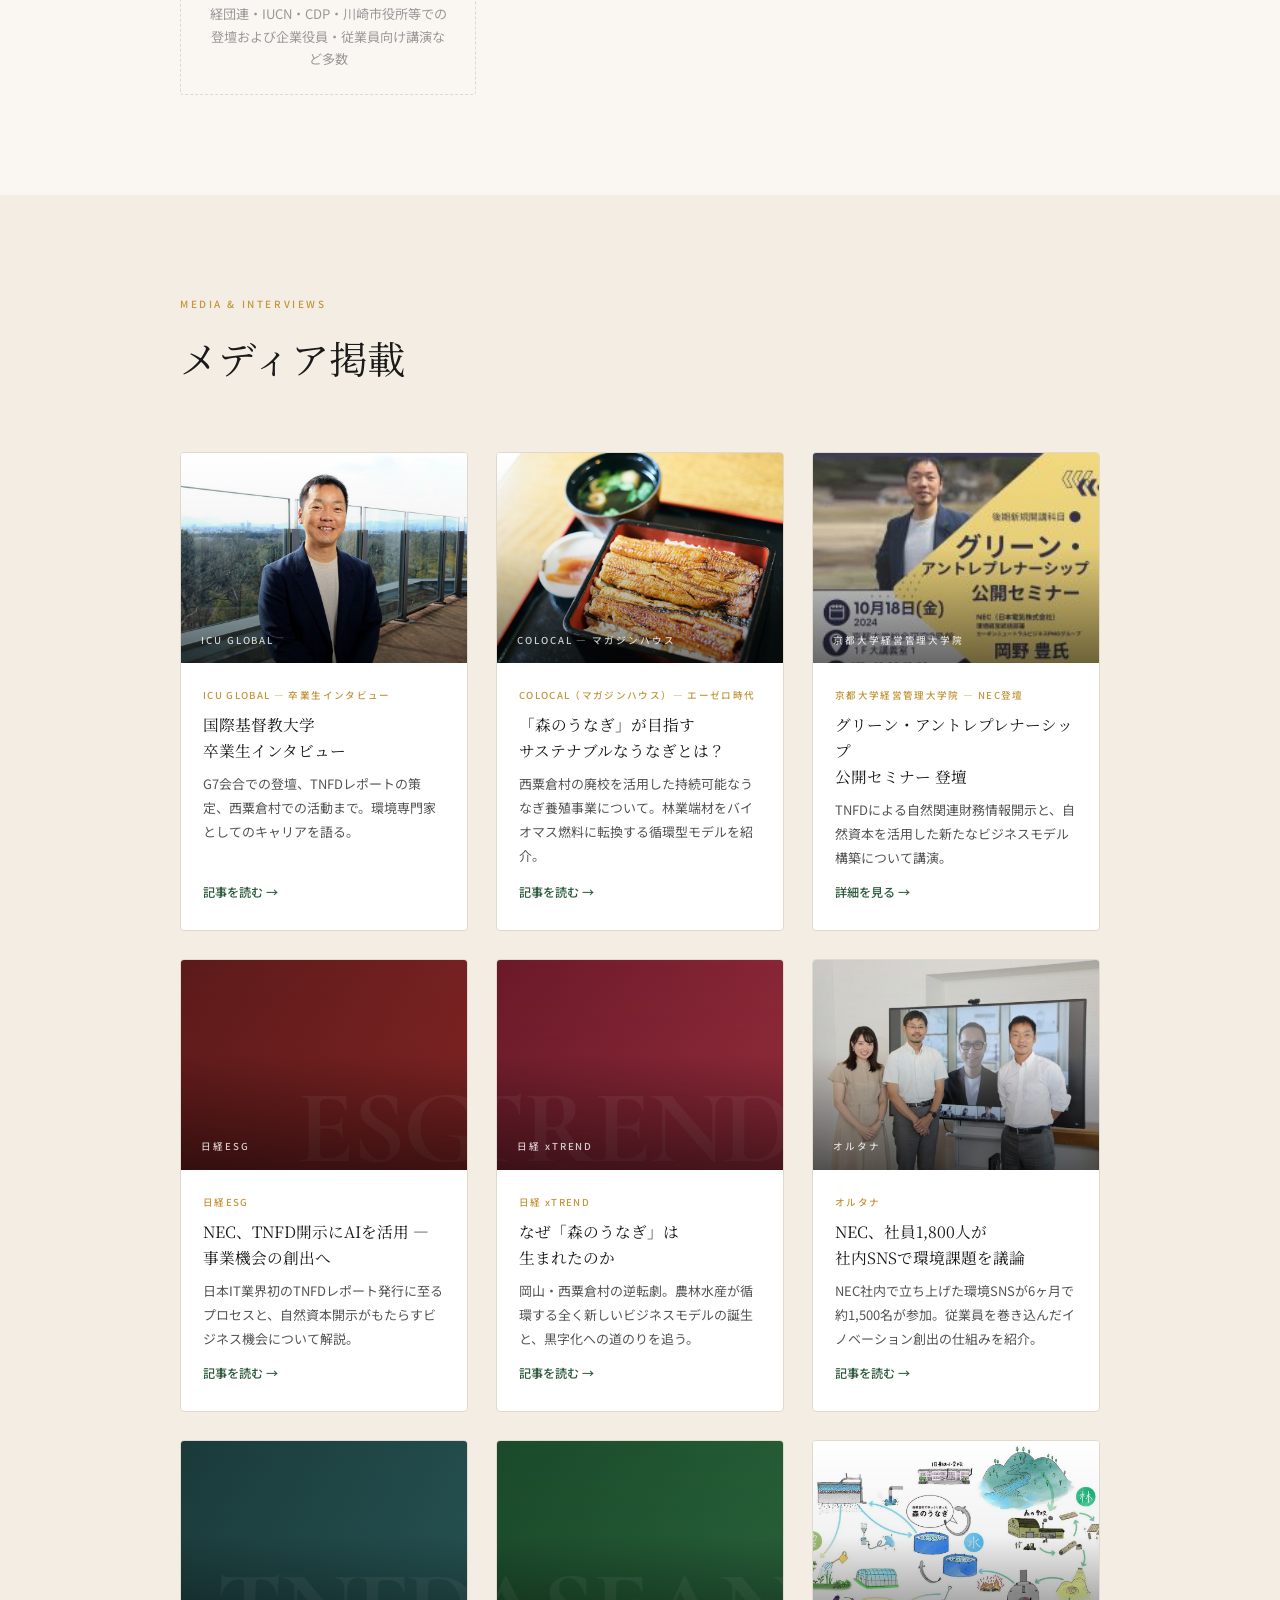
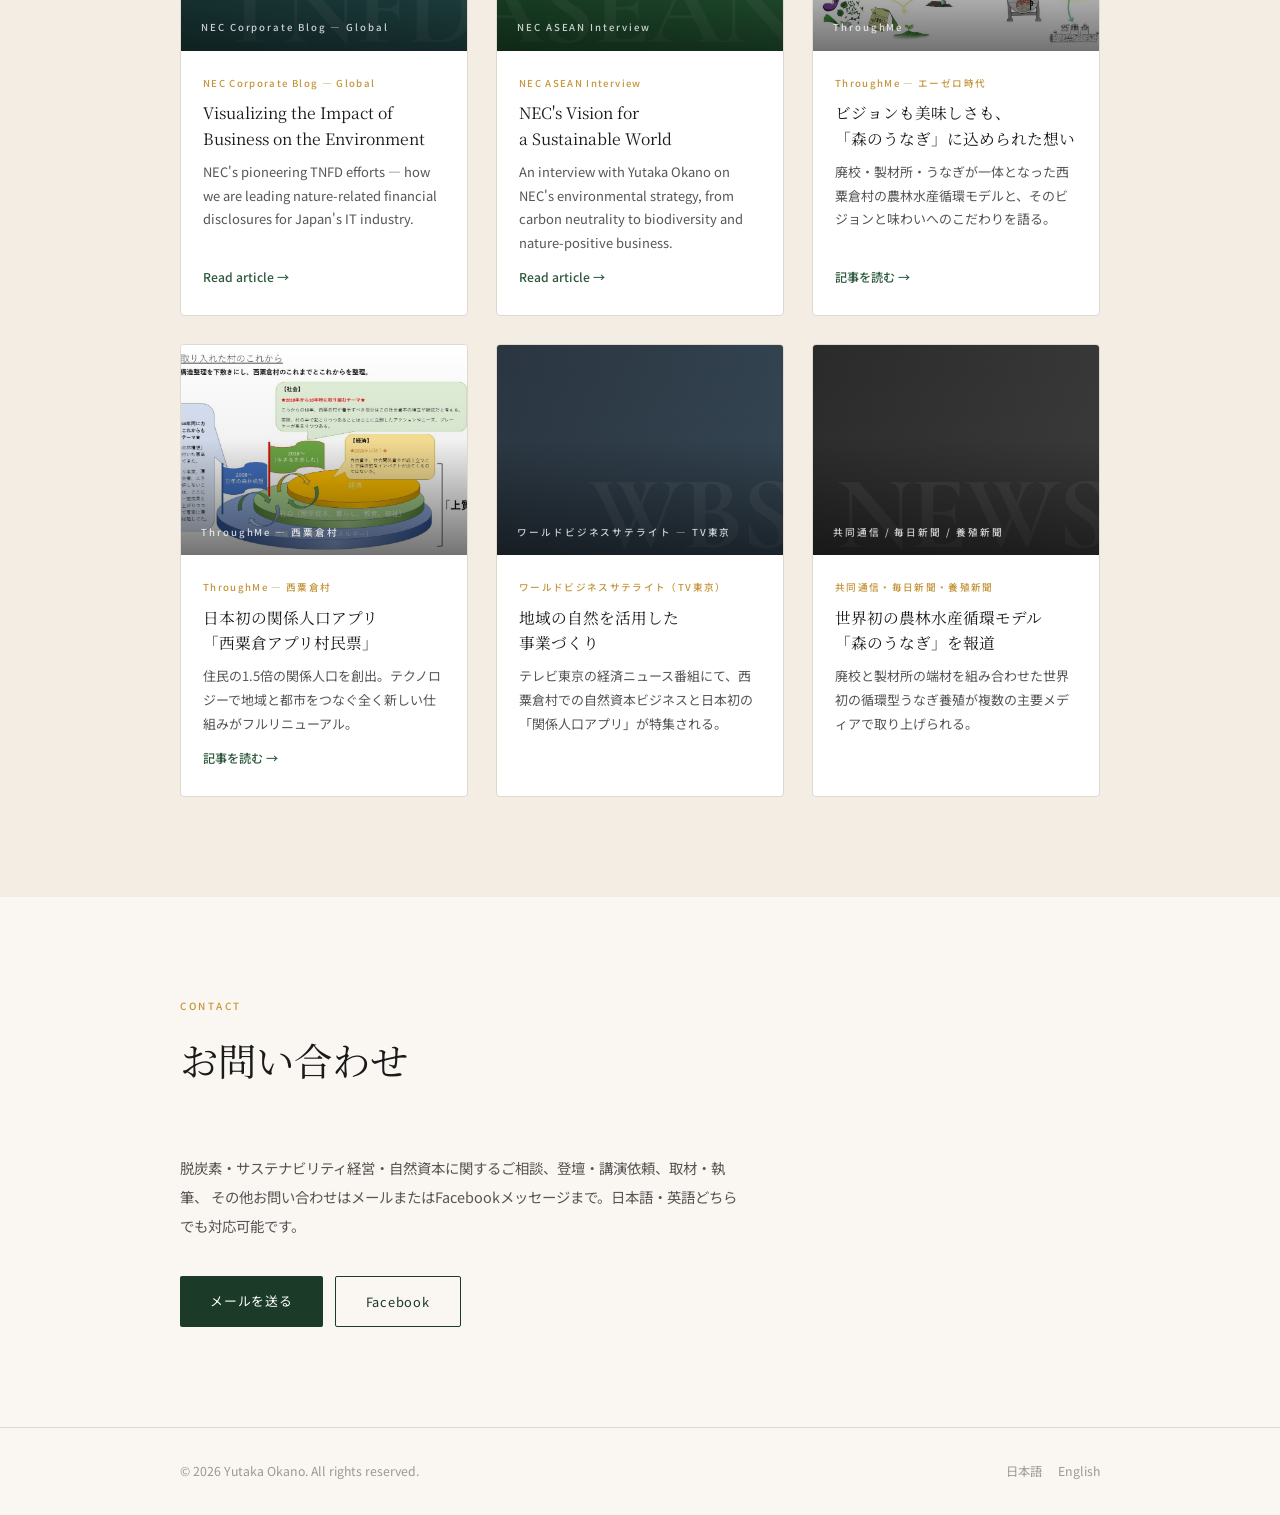
==== commit 6a55fdb0: "Update NEC job title to Director, Supply Chain Sustainability Mgmt" ====
--- a/index.html
+++ b/index.html
@@ -40,8 +40,8 @@
       <div class="hero-rule"></div>
       <p class="hero-position">
         日本電気株式会社（NEC）<br />
-        環境経営統括部<br />
-        シニア・プロフェッショナル
+        サプライチェーンサステナビリティ経営統括部<br />
+        ディレクター
       </p>
     </div>
     <div class="hero-main">
@@ -74,7 +74,7 @@
           </div>
           <div class="tl-body">
             <h3 class="tl-company">日本電気株式会社（NEC）</h3>
-            <p class="tl-role">環境経営統括部 シニア・プロフェッショナル</p>
+            <p class="tl-role">サプライチェーンサステナビリティ経営統括部 ディレクター</p>
             <p class="tl-desc">再生可能エネルギー導入・データセンターの水資源管理・TNFDレポート策定など、企業の持続可能性変革を推進。G7やCBD-COP16（生物多様性条約締約国会議）においてNECの取り組みを国際発信。</p>
           </div>
         </div>
